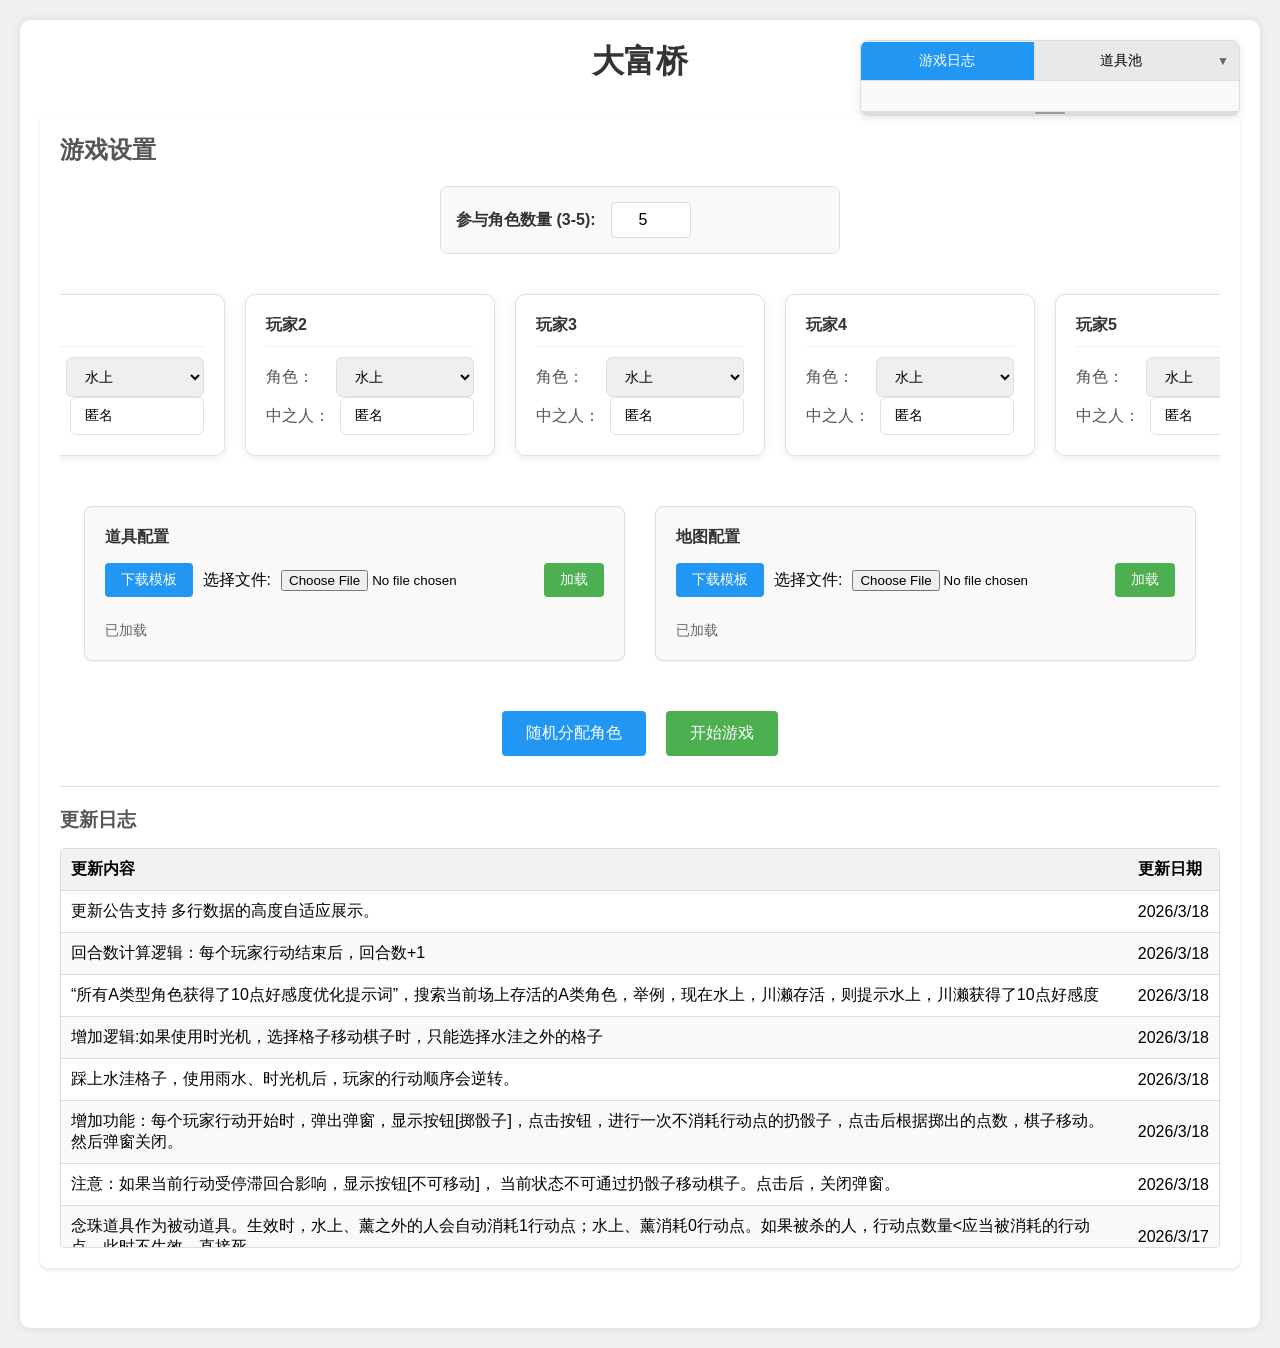
==== index.html @ a5d48083 "feat:增加字段中之人" ====
<!DOCTYPE html>
<html lang="zh-CN">
<head>
    <meta charset="UTF-8">
    <meta name="viewport" content="width=device-width, initial-scale=1.0">
    <title>大富桥</title>
    <link rel="stylesheet" href="styles.css">
</head>
<body>
    <div class="game-container">
        <h1>大富桥</h1>
        
        <!-- 日志栏 -->
        <div class="game-log">
            <div class="game-log-header">
                <div class="log-tabs">
                    <div class="log-tab active" data-tab="log">游戏日志</div>
                    <div class="log-tab" data-tab="item-pool">道具池</div>
                </div>
                <div class="log-toggle">▼</div>
            </div>
            <div class="log-content-container">
                <div id="log-content" class="log-content active">
                    <!-- 游戏日志内容将在这里显示 -->
                </div>
                <div id="item-pool-content" class="log-content">
                    <!-- 道具池内容将在这里显示 -->
                </div>
            </div>
            <div class="log-resizer"></div>
        </div>
        
        <!-- 游戏设置 -->
        <div class="game-setup">
            <h2>游戏设置</h2>
            <div class="player-count-setup">
                <label>参与角色数量 (3-5):</label>
                <input type="number" id="player-count" min="3" max="5" value="5">
            </div>
            <div class="player-setup">
                <div class="player-input">
                    <h4>玩家1</h4>
                    <div class="input-group">
                        <label>角色：</label>
                        <select id="player1-role">
                            <option value="水上">水上</option>
                            <option value="川濑">川濑</option>
                            <option value="花泽">花泽</option>
                            <option value="博士">博士</option>
                            <option value="薰">薰</option>
                        </select>
                    </div>
                    <div class="input-group">
                        <label>中之人：</label>
                        <input type="text" id="player1-name" value="匿名">
                    </div>
                </div>
                <div class="player-input">
                    <h4>玩家2</h4>
                    <div class="input-group">
                        <label>角色：</label>
                        <select id="player2-role">
                            <option value="水上">水上</option>
                            <option value="川濑">川濑</option>
                            <option value="花泽">花泽</option>
                            <option value="博士">博士</option>
                            <option value="薰">薰</option>
                        </select>
                    </div>
                    <div class="input-group">
                        <label>中之人：</label>
                        <input type="text" id="player2-name" value="匿名">
                    </div>
                </div>
                <div class="player-input">
                    <h4>玩家3</h4>
                    <div class="input-group">
                        <label>角色：</label>
                        <select id="player3-role">
                            <option value="水上">水上</option>
                            <option value="川濑">川濑</option>
                            <option value="花泽">花泽</option>
                            <option value="博士">博士</option>
                            <option value="薰">薰</option>
                        </select>
                    </div>
                    <div class="input-group">
                        <label>中之人：</label>
                        <input type="text" id="player3-name" value="匿名">
                    </div>
                </div>
                <div class="player-input" style="display: none;">
                    <h4>玩家4</h4>
                    <div class="input-group">
                        <label>角色：</label>
                        <select id="player4-role">
                            <option value="水上">水上</option>
                            <option value="川濑">川濑</option>
                            <option value="花泽">花泽</option>
                            <option value="博士">博士</option>
                            <option value="薰">薰</option>
                        </select>
                    </div>
                    <div class="input-group">
                        <label>中之人：</label>
                        <input type="text" id="player4-name" value="匿名">
                    </div>
                </div>
                <div class="player-input" style="display: none;">
                    <h4>玩家5</h4>
                    <div class="input-group">
                        <label>角色：</label>
                        <select id="player5-role">
                            <option value="水上">水上</option>
                            <option value="川濑">川濑</option>
                            <option value="花泽">花泽</option>
                            <option value="博士">博士</option>
                            <option value="薰">薰</option>
                        </select>
                    </div>
                    <div class="input-group">
                        <label>中之人：</label>
                        <input type="text" id="player5-name" value="匿名">
                    </div>
                </div>
            </div>
            <div class="setup-buttons">
                <div class="upload-section">
                    <div class="file-upload">
                        <h4>道具配置</h4>
                        <div class="file-actions">
                            <button id="download-item-template">下载模板</button>
                            <label for="item-csv">选择文件:</label>
                            <input type="file" id="item-csv" accept=".csv">
                            <button id="load-items">加载</button>
                        </div>
                        <div id="item-load-status">准备中</div>
                    </div>
                    <div class="file-upload">
                        <h4>地图配置</h4>
                        <div class="file-actions">
                            <button id="download-map-template">下载模板</button>
                            <label for="map-csv">选择文件:</label>
                            <input type="file" id="map-csv" accept=".csv">
                            <button id="load-map">加载</button>
                        </div>
                        <div id="map-load-status">准备中</div>
                    </div>
                </div>
                <div class="button-section">
                    <button id="random-roles">随机分配角色</button>
                    <button id="start-game">开始游戏</button>
                </div>
            </div>
            
            <!-- 更新日志 -->
            <div class="game-log-section">
                <h3>更新日志</h3>
                <div class="log-table-container">
                    <table id="edit-log-table">
                        <thead>
                            <tr>
                                <th>更新内容</th>
                                <th>更新日期</th>
                            </tr>
                        </thead>
                        <tbody id="edit-log-body">
                            <!-- 日志内容将在这里显示 -->
                        </tbody>
                    </table>
                </div>
            </div>
        </div>
        
        <!-- 游戏界面 -->
        <div class="game-board" style="display: none;">
            <!-- 地图和玩家信息 -->
            <div class="map-and-players">
                <!-- 地图 -->
                <div class="map" id="game-map">
                    <div class="token" id="token"></div>
                    <div class="direction-indicator" id="direction-indicator">顺时针</div>
                </div>
                
                <!-- 玩家信息 -->
                <div class="player-info">
                    <div class="player player1">
                        <div class="player-badge">1</div>
                        <h3>玩家1 <span class="player-name-display" id="player1-name-display">(匿名)</span></h3>
                        <p>角色: <span id="player1-role-display">水上</span></p>
                        <p>行动点: <span id="player1-action">3</span></p>
                        <p>手牌: <span id="player1-cards">0</span></p>
                        <p>好感度: <span id="player1-favor">0</span></p>
                        <p>状态: <span id="player1-status">存活</span></p>
                        <div class="items-container">
                            <p>道具:</p>
                            <div id="player1-items" class="items-list"></div>
                        </div>
                    </div>
                    <div class="player player2">
                        <div class="player-badge">2</div>
                        <h3>玩家2 <span class="player-name-display" id="player2-name-display">(匿名)</span></h3>
                        <p>角色: <span id="player2-role-display">水上</span></p>
                        <p>行动点: <span id="player2-action">3</span></p>
                        <p>手牌: <span id="player2-cards">0</span></p>
                        <p>好感度: <span id="player2-favor">0</span></p>
                        <p>状态: <span id="player2-status">存活</span></p>
                        <div class="items-container">
                            <p>道具:</p>
                            <div id="player2-items" class="items-list"></div>
                        </div>
                    </div>
                    <div class="player player3">
                        <div class="player-badge">3</div>
                        <h3>玩家3 <span class="player-name-display" id="player3-name-display">(匿名)</span></h3>
                        <p>角色: <span id="player3-role-display">水上</span></p>
                        <p>行动点: <span id="player3-action">3</span></p>
                        <p>手牌: <span id="player3-cards">0</span></p>
                        <p>好感度: <span id="player3-favor">0</span></p>
                        <p>状态: <span id="player3-status">存活</span></p>
                        <div class="items-container">
                            <p>道具:</p>
                            <div id="player3-items" class="items-list"></div>
                        </div>
                    </div>
                    <div class="player player4" style="display: none;">
                        <div class="player-badge">4</div>
                        <h3>玩家4 <span class="player-name-display" id="player4-name-display">(匿名)</span></h3>
                        <p>角色: <span id="player4-role-display">水上</span></p>
                        <p>行动点: <span id="player4-action">3</span></p>
                        <p>手牌: <span id="player4-cards">0</span></p>
                        <p>好感度: <span id="player4-favor">0</span></p>
                        <p>状态: <span id="player4-status">存活</span></p>
                        <div class="items-container">
                            <p>道具:</p>
                            <div id="player4-items" class="items-list"></div>
                        </div>
                    </div>
                    <div class="player player5" style="display: none;">
                        <div class="player-badge">5</div>
                        <h3>玩家5 <span class="player-name-display" id="player5-name-display">(匿名)</span></h3>
                        <p>角色: <span id="player5-role-display">水上</span></p>
                        <p>行动点: <span id="player5-action">3</span></p>
                        <p>手牌: <span id="player5-cards">0</span></p>
                        <p>好感度: <span id="player5-favor">0</span></p>
                        <p>状态: <span id="player5-status">存活</span></p>
                        <div class="items-container">
                            <p>道具:</p>
                            <div id="player5-items" class="items-list"></div>
                        </div>
                    </div>
                </div>
            </div>
            
            <!-- 游戏控制 -->
            <div class="game-control">
                                <div class="game-message" id="game-message"></div>
                <div class="game-stats">
                    <div class="current-player">当前玩家: <span id="current-player">1</span></div>
                    <div class="round-count">回合数: <span id="round-count">1</span></div>
                    <div class="week-count">周目数: <span id="week-count">1</span></div>
                    <div class="puddle-count">水洼数: <span id="puddle-count">0</span></div>
                </div>
                <button id="roll-dice" class="game-btn btn-roll">掷骰子 (消耗1行动点)</button>
                <button id="draw-card" class="game-btn btn-draw">抽牌 (消耗1行动点)</button>
                <button id="kill-player" class="game-btn btn-kill">杀人 (消耗4行动点)</button>
                <button id="end-turn" class="game-btn btn-end">结束行动</button>
                <button id="undo-action" class="game-btn btn-undo">撤回操作</button>
                <!-- <button id="save-game" class="game-btn btn-save">存档</button>
                <button id="load-game" class="game-btn btn-load">读档</button> -->
                <button id="export-save" class="game-btn btn-export">导出存档</button>
                <button id="import-save" class="game-btn btn-import">导入存档</button>
                <!-- <button id="reset-game" class="game-btn btn-reset">重置</button> -->
                <div class="dice-result" id="dice-result">骰子结果: -</div>

            </div>
        </div>
    </div>
    
    <!-- 引入模板文件 -->
    <iframe src="templates.html" style="display: none;" id="templates-iframe"></iframe>
    
    <script src="game.js"></script>
</body>
</html>
---- styles.css ----
* {
    margin: 0;
    padding: 0;
    box-sizing: border-box;
}

body {
    font-family: Arial, sans-serif;
    background-color: #f0f0f0;
    padding: 20px;
}

.game-container {
    max-width: 1600px;
    margin: 0 auto;
    background-color: white;
    padding: 20px;
    border-radius: 10px;
    box-shadow: 0 0 10px rgba(0, 0, 0, 0.1);
    position: relative;
}

/* 日志栏 */
.game-log {
    position: absolute;
    top: 20px;
    right: 20px;
    width: 380px;
    min-height: 40px;
    max-height: 600px;
    background-color: #f9f9f9;
    border: 1px solid #ddd;
    border-radius: 8px;
    overflow: hidden;
    transition: max-height 0.3s ease, box-shadow 0.3s ease;
    box-shadow: 0 2px 8px rgba(0, 0, 0, 0.1);
    display: flex;
    flex-direction: column;
}

.game-log:hover {
    box-shadow: 0 4px 12px rgba(0, 0, 0, 0.15);
}

.game-log.collapsed {
    max-height: 40px;
}

.game-log-header {
    padding: 0;
    background-color: #e9e9e9;
    border-bottom: 1px solid #ddd;
    cursor: move;
    user-select: none;
    display: flex;
    justify-content: space-between;
    align-items: center;
    height: 40px;
}

.log-toggle {
    padding: 10px;
    cursor: pointer;
    font-size: 12px;
    font-weight: bold;
    transition: transform 0.3s ease;
    color: #666;
}

.log-toggle:hover {
    color: #333;
}

.log-toggle.collapsed {
    transform: rotate(-90deg);
}

.log-tabs {
    display: flex;
    flex: 1;
}

.log-tab {
    flex: 1;
    padding: 10px;
    text-align: center;
    cursor: pointer;
    transition: all 0.3s ease;
    border-right: 1px solid #ddd;
    font-size: 14px;
    font-weight: 500;
}

.log-tab:last-child {
    border-right: none;
}

.log-tab:hover {
    background-color: #d9d9d9;
}

.log-tab.active {
    background-color: #2196F3;
    color: white;
}

.log-content-container {
    flex: 1;
    overflow-y: auto;
    box-sizing: border-box;
    z-index: 1;
}

.log-content {
    padding: 15px;
    font-size: 14px;
    line-height: 1.4;
    display: none;
    overflow-y: auto;
}

.log-content.active {
    display: block;
}

.log-content p {
    margin-bottom: 8px;
    padding: 8px;
    border-bottom: 1px solid #eee;
    border-radius: 4px;
    transition: background-color 0.2s ease;
}

.log-content p:hover {
    background-color: #f5f5f5;
}

.log-content p:nth-child(odd) {
    background-color: #f0f0f0;
}

.log-resizer {
    height: 4px;
    background-color: #ddd;
    cursor: ns-resize;
    position: relative;
    transition: background-color 0.3s ease;
    z-index: 10;
}

.log-resizer:hover {
    background-color: #2196F3;
}

.log-resizer::after {
    content: '';
    position: absolute;
    top: 50%;
    left: 50%;
    transform: translate(-50%, -50%);
    width: 30px;
    height: 2px;
    background-color: #999;
    border-radius: 1px;
}

.log-resizer:hover::after {
    background-color: white;
}

h1 {
    text-align: center;
    margin-bottom: 30px;
    color: #333;
}

h2 {
    margin-bottom: 20px;
    color: #555;
}

/* 游戏设置 */
.game-setup {
    margin-bottom: 40px;
    padding: 20px;
    background-color: white;
    border-radius: 8px;
    box-shadow: 0 2px 4px rgba(0, 0, 0, 0.1);
}

.player-count-setup {
    margin-bottom: 30px;
    padding: 15px;
    background-color: #f9f9f9;
    border: 1px solid #ddd;
    border-radius: 8px;
    display: flex;
    align-items: center;
    gap: 15px;
    max-width: 400px;
    margin-left: auto;
    margin-right: auto;
}

.player-count-setup label {
    font-weight: bold;
    color: #333;
}

.player-count-setup input[type="number"] {
    padding: 8px 12px;
    border: 1px solid #ddd;
    border-radius: 4px;
    font-size: 16px;
    width: 80px;
    text-align: center;
}

.player-count-setup input[type="number"]:focus {
    outline: none;
    border-color: #2196F3;
    box-shadow: 0 0 0 2px rgba(33, 150, 243, 0.2);
}

.player-setup {
    display: flex;
    gap: 20px;
    margin-bottom: 40px;
    justify-content: center;
    flex-wrap: nowrap;
    overflow-x: auto;
    padding: 10px 0;
}

.player-input {
    flex: 1;
    min-width: 250px;
    display: flex;
    flex-direction: column;
    align-items: flex-start;
    gap: 15px;
    padding: 20px;
    background-color: white;
    border: 1px solid #e0e0e0;
    border-radius: 10px;
    box-shadow: 0 2px 8px rgba(0, 0, 0, 0.08);
    transition: all 0.3s ease;
}

.player-input:hover {
    box-shadow: 0 4px 12px rgba(0, 0, 0, 0.12);
    transform: translateY(-3px);
}

.player-input h4 {
    margin: 0 0 10px 0;
    color: #333;
    font-size: 16px;
    font-weight: 600;
    width: 100%;
    padding-bottom: 10px;
    border-bottom: 1px solid #f0f0f0;
}



.input-group {
    display: flex;
    align-items: center;
    gap: 10px;
    width: 100%;
}

.input-group label {
    font-weight: 500;
    color: #555;
    min-width: 60px;
}

.input-group select,
.input-group input[type="text"] {
    flex: 1;
    width: 100%;
    padding: 10px 14px;
    border: 1px solid #e0e0e0;
    border-radius: 6px;
    font-size: 14px;
    transition: all 0.3s ease;
    box-sizing: border-box;
}

.input-group select:focus,
.input-group input[type="text"]:focus {
    outline: none;
    border-color: #2196F3;
    box-shadow: 0 0 0 2px rgba(33, 150, 243, 0.2);
}

.setup-buttons {
    display: flex;
    flex-direction: column;
    gap: 30px;
    margin-top: 40px;
}

.upload-section {
    display: flex;
    gap: 30px;
    justify-content: center;
    flex-wrap: wrap;
}

.file-upload {
    display: flex;
    flex-direction: column;
    gap: 15px;
    align-items: flex-start;
    padding: 20px;
    background-color: #f9f9f9;
    border: 1px solid #ddd;
    border-radius: 8px;
    min-width: 400px;
    box-shadow: 0 1px 3px rgba(0, 0, 0, 0.05);
}

.file-upload h4 {
    margin: 0;
    color: #333;
    font-size: 16px;
    display: flex;
    align-items: center;
    gap: 8px;
}

.file-upload .file-actions {
    display: flex;
    gap: 10px;
    flex-wrap: wrap;
    align-items: center;
    width: 100%;
}

.file-upload input[type="file"] {
    flex: 1;
    min-width: 200px;
}

.file-upload button {
    padding: 8px 16px;
    border: none;
    border-radius: 4px;
    cursor: pointer;
    font-size: 14px;
    transition: all 0.3s ease;
}

.file-upload button:hover {
    opacity: 0.8;
}

.file-upload #download-item-template,
.file-upload #download-map-template {
    background-color: #2196F3;
    color: white;
}

.file-upload #load-items,
.file-upload #load-map {
    background-color: #4CAF50;
    color: white;
}

.file-upload #item-load-status,
.file-upload #map-load-status {
    margin-top: 10px;
    font-size: 14px;
    color: #666;
    transition: all 0.3s ease;
}

.file-upload #item-load-status.loading,
.file-upload #map-load-status.loading {
    color: #FF9800;
}

.file-upload #item-load-status.success,
.file-upload #map-load-status.success {
    color: #4CAF50;
}

.file-upload #item-load-status.error,
.file-upload #map-load-status.error {
    color: #f44336;
}

.button-section {
    display: flex;
    gap: 20px;
    justify-content: center;
    margin-top: 20px;
}

#start-game {
    padding: 12px 24px;
    background-color: #4CAF50;
    color: white;
    border: none;
    border-radius: 4px;
    cursor: pointer;
    font-size: 16px;
    font-weight: 500;
    transition: all 0.3s ease;
}

#start-game:hover {
    background-color: #45a049;
    transform: translateY(-2px);
    box-shadow: 0 2px 4px rgba(76, 175, 80, 0.3);
}

#random-roles {
    padding: 12px 24px;
    background-color: #2196F3;
    color: white;
    border: none;
    border-radius: 4px;
    cursor: pointer;
    font-size: 16px;
    font-weight: 500;
    transition: all 0.3s ease;
}

#random-roles:hover {
    background-color: #1976D2;
    transform: translateY(-2px);
    box-shadow: 0 2px 4px rgba(33, 150, 243, 0.3);
}

/* 游戏界面 */
.game-board {
    margin-top: 30px;
}

/* 玩家信息 */
.player {
    padding: 10px;
    background-color: #f9f9f9;
    border-radius: 8px;
    border: 1px solid #ddd;
    transition: background-color 0.3s ease;
    position: relative;
    display: flex;
    flex-direction: column;
    font-size: 12px;
}

.player h3 {
    margin-bottom: 5px;
    font-size: 14px;
}

.player p {
    margin-bottom: 3px;
    line-height: 1.2;
}

.items-container {
    margin-top: 5px;
    border-top: 1px solid #eee;
    padding-top: 5px;
}

.items-container p {
    margin-bottom: 3px;
    font-weight: bold;
}

.items-list {
    display: flex;
    flex-wrap: wrap;
    gap: 3px;
    margin-top: 3px;
}

.item {
    padding: 2px 5px;
    background-color: #f0f0f0;
    border: 1px solid #ddd;
    border-radius: 4px;
    font-size: 10px;
    cursor: pointer;
    transition: background-color 0.3s ease;
}

.player-badge {
    position: absolute;
    top: 0;
    right: 0;
    background-color: #2196F3;
    color: white;
    width: 24px;
    height: 24px;
    border-radius: 0 8px 0 8px;
    display: flex;
    align-items: center;
    justify-content: center;
    font-weight: bold;
    font-size: 14px;
}

.player.current-player {
    background-color: #e3f2fd;
    border-color: #2196F3;
}

.player h3 {
    margin-bottom: 10px;
    color: #333;
    display: flex;
    align-items: center;
    gap: 8px;
}

.player-name-display {
    font-size: 12px;
    font-weight: normal;
    color: #666;
    font-style: italic;
}

.player p {
    margin-bottom: 5px;
    font-size: 14px;
}

.items-container {
    margin-top: 10px;
    border-top: 1px solid #eee;
    padding-top: 10px;
}

.items-list {
    display: flex;
    flex-wrap: wrap;
    gap: 5px;
    margin-top: 5px;
}

.item {
    padding: 5px 10px;
    background-color: #f0f0f0;
    border: 1px solid #ddd;
    border-radius: 4px;
    font-size: 12px;
    cursor: pointer;
    transition: background-color 0.3s ease;
}

.item:hover {
    background-color: #e3f2fd;
    border-color: #2196F3;
}

.item.used {
    background-color: #e0e0e0;
    cursor: not-allowed;
    opacity: 0.6;
}

/* 道具池样式 */
.item-pool-item {
    padding: 8px;
    background-color: #f0f0f0;
    border: 1px solid #ddd;
    border-radius: 4px;
    margin-bottom: 8px;
    font-size: 14px;
}

.item-pool-item .item-name {
    font-weight: bold;
    margin-bottom: 4px;
}

.item-pool-item .item-info {
    font-size: 12px;
    color: #666;
    margin-top: 4px;
}

/* 道具池头部 */
.item-pool-header {
    margin-bottom: 15px;
    padding-bottom: 10px;
    border-bottom: 1px solid #ddd;
}

/* 道具池统计信息 */
.item-pool-stats {
    display: flex;
    justify-content: space-between;
    margin-bottom: 10px;
    font-size: 12px;
    color: #666;
    font-weight: bold;
}

/* 道具池搜索框 */
.item-pool-search {
    margin-bottom: 10px;
}

.item-pool-search input {
    width: 100%;
    padding: 8px;
    border: 1px solid #ddd;
    border-radius: 4px;
    font-size: 12px;
    box-sizing: border-box;
}

/* 道具池列表 */
.item-pool-list {
    max-height: 250px;
    overflow-y: auto;
}

/* 地图 */
.map-and-players {
    display: flex;
    gap: 30px;
    margin-bottom: 30px;
    align-items: stretch;
}

.map {
    flex: 1;
    position: relative;
    display: grid;
    grid-template-columns: 1fr repeat(11, 1fr) 1fr;
    grid-template-rows: 1fr repeat(11, 1fr) 1fr;
    gap: 5px;
    height: 700px;
}

.player-info {
    width: 480px;
    display: grid;
    grid-template-columns: 1fr 1fr;
    grid-template-rows: repeat(3, 1fr);
    gap: 10px;
}

.player.player1 {
    grid-row: 1;
    grid-column: 2;
}

.player.player2 {
    grid-row: 2;
    grid-column: 2;
}

.player.player3 {
    grid-row: 3;
    grid-column: 2;
}

.player.player4 {
    grid-row: 3;
    grid-column: 1;
}

.player.player5 {
    grid-row: 2;
    grid-column: 1;
}

/* 顶部一行：从左到右 */
.grid-0 { grid-row: 1; grid-column: 2; }
.grid-1 { grid-row: 1; grid-column: 3; }
.grid-2 { grid-row: 1; grid-column: 4; }
.grid-3 { grid-row: 1; grid-column: 5; }
.grid-4 { grid-row: 1; grid-column: 6; }
.grid-5 { grid-row: 1; grid-column: 7; }
.grid-6 { grid-row: 1; grid-column: 8; }
.grid-7 { grid-row: 1; grid-column: 9; }
.grid-8 { grid-row: 1; grid-column: 10; }
.grid-9 { grid-row: 1; grid-column: 11; }
.grid-10 { grid-row: 1; grid-column: 12; }
.grid-11 { grid-row: 1; grid-column: 13; }
.grid-12 { grid-row: 1; grid-column: 14; }

/* 右侧一列：从上到下 */
.grid-13 { grid-row: 2; grid-column: 14; }
.grid-14 { grid-row: 3; grid-column: 14; }
.grid-15 { grid-row: 4; grid-column: 14; }
.grid-16 { grid-row: 5; grid-column: 14; }
.grid-17 { grid-row: 6; grid-column: 14; }
.grid-18 { grid-row: 7; grid-column: 14; }
.grid-19 { grid-row: 8; grid-column: 14; }
.grid-20 { grid-row: 9; grid-column: 14; }
.grid-21 { grid-row: 10; grid-column: 14; }
.grid-22 { grid-row: 11; grid-column: 14; }
.grid-23 { grid-row: 12; grid-column: 14; }
.grid-24 { grid-row: 13; grid-column: 14; }
.grid-25 { grid-row: 14; grid-column: 14; }

/* 底部一行：从右到左 */
.grid-26 { grid-row: 14; grid-column: 13; }
.grid-27 { grid-row: 14; grid-column: 12; }
.grid-28 { grid-row: 14; grid-column: 11; }
.grid-29 { grid-row: 14; grid-column: 10; }
.grid-30 { grid-row: 14; grid-column: 9; }
.grid-31 { grid-row: 14; grid-column: 8; }
.grid-32 { grid-row: 14; grid-column: 7; }
.grid-33 { grid-row: 14; grid-column: 6; }
.grid-34 { grid-row: 14; grid-column: 5; }
.grid-35 { grid-row: 14; grid-column: 4; }
.grid-36 { grid-row: 14; grid-column: 3; }
.grid-37 { grid-row: 14; grid-column: 2; }
.grid-38 { grid-row: 14; grid-column: 1; }

/* 左侧一列：从下到上 */
.grid-39 { grid-row: 13; grid-column: 1; }
.grid-40 { grid-row: 12; grid-column: 1; }
.grid-41 { grid-row: 11; grid-column: 1; }
.grid-42 { grid-row: 10; grid-column: 1; }
.grid-43 { grid-row: 9; grid-column: 1; }
.grid-44 { grid-row: 8; grid-column: 1; }
.grid-45 { grid-row: 7; grid-column: 1; }
.grid-46 { grid-row: 6; grid-column: 1; }
.grid-47 { grid-row: 5; grid-column: 1; }
.grid-48 { grid-row: 4; grid-column: 1; }
.grid-49 { grid-row: 3; grid-column: 1; }
.grid-50 { grid-row: 2; grid-column: 1; }
.grid-51 { grid-row: 1; grid-column: 1; }

.grid {
    display: flex;
    align-items: center;
    justify-content: center;
    background-color: #e0e0e0;
    border: 1px solid #ccc;
    border-radius: 4px;
    font-weight: bold;
    text-align: center;
    padding: 5px;
    font-size: 12px;
}

/* 起点格子 */
.grid-start {
    background-color: #4CAF50;
    color: white;
}

/* 好感格子 */
.grid-favor {
    background-color: #2196F3;
    color: white;
}

/* 道具格子 */
.grid-cards {
    background-color: #FF9800;
    color: white;
}

/* 停滞格子（优先级高于道具格子） */
.grid-stagnant {
    background-color: #f44336 !important;
    color: white !important;
}

/* 水坑格子 */
.grid-water {
    background-color: #2196F3;
    color: white;
    border: 2px solid #03a9f4;
}

/* 梅钵堂格子 */
.grid-meibutsu {
    background-color: #f44336;
    color: white;
    border: 2px solid #d32f2f;
}

/* 市营电车站格子 */
.grid-station {
    background-color: #4CAF50;
    color: white;
    border: 2px solid #388E3C;
}

/* 普通格子 */
.grid-normal {
    background-color: white;
    color: #333;
}

/* 所有地图格子的hover效果 */
.grid {
    cursor: pointer;
    transition: all 0.3s ease;
    position: relative;
}

.grid:hover {
    transform: scale(1.05);
    z-index: 10;
    box-shadow: 0 0 10px rgba(0, 0, 0, 0.3);
}

/* 地图格子的工具提示 */
.grid::after {
    content: attr(data-description);
    position: absolute;
    bottom: 100%;
    left: 50%;
    transform: translateX(-50%);
    background-color: rgba(0, 0, 0, 0.8);
    color: white;
    padding: 8px 12px;
    border-radius: 4px;
    font-size: 12px;
    white-space: normal;
    opacity: 0;
    visibility: hidden;
    transition: all 0.3s ease;
    z-index: 100;
    max-width: 250px;
    min-width: 100px;
    text-align: center;
    line-height: 1.4;
}

.grid:hover::after {
    opacity: 1;
    visibility: visible;
    margin-bottom: 5px;
}

/* 机械汤格子 */
.grid-mechanical-bath {
    background-color: #9E9E9E;
    color: white;
    border: 2px solid #616161;
}

/* 市营电车站格子可点击状态 */
.grid-station.clickable {
    cursor: pointer;
    background-color: #81C784;
    transition: background-color 0.3s ease;
}

.grid-station.clickable:hover {
    background-color: #A5D6A7;
}

/* 机械汤格子可点击状态 */
.grid-mechanical-bath.clickable {
    cursor: pointer;
    background-color: #BDBDBD;
    transition: background-color 0.3s ease;
}

.grid-mechanical-bath.clickable:hover {
    background-color: #E0E0E0;
}

/* 大泉家、池田宅、帝国大学、花泽家、冰川宅格子样式 */
.grid-residence {
    background-color: #FFB74D;
    color: white;
    border: 2px solid #FF9800;
}

/* 水道桥道具列表样式 */
.waterway-item {
    padding: 10px;
    border: 1px solid #ddd;
    border-radius: 4px;
    margin-bottom: 10px;
    cursor: pointer;
    transition: background-color 0.3s ease;
    background-color: #f9f9f9;
}

.waterway-item:hover {
    background-color: #e3f2fd;
    border-color: #2196F3;
}

.waterway-item .item-name {
    font-weight: bold;
    margin-bottom: 5px;
    color: #333;
}

.waterway-item .item-description {
    font-size: 12px;
    color: #666;
    line-height: 1.3;
}

/* 咖啡厅选项样式 */
.coffee-shop-options {
    margin: 20px 0;
}

.coffee-shop-option {
    padding: 15px;
    border: 1px solid #ddd;
    border-radius: 4px;
    margin-bottom: 10px;
    cursor: pointer;
    transition: background-color 0.3s ease;
    background-color: #f9f9f9;
    text-align: center;
}

.coffee-shop-option:hover {
    background-color: #e3f2fd;
    border-color: #2196F3;
}

.token {
    position: absolute;
    width: 30px;
    height: 30px;
    background-color: #ffeb3b;
    border-radius: 50%;
    border: 2px solid #ffc107;
    top: 15px;
    left: 15px;
    transition: all 0.5s ease;
    z-index: 1000;
}

.direction-indicator {
    position: absolute;
    top: 50%;
    left: 50%;
    transform: translate(-50%, -50%);
    background-color: rgba(255, 255, 255, 0.8);
    padding: 10px 20px;
    border-radius: 20px;
    font-size: 18px;
    font-weight: bold;
    z-index: 100;
    box-shadow: 0 2px 4px rgba(0, 0, 0, 0.2);
}

/* 游戏控制 */
.game-control {
    text-align: center;
    margin-top: 30px;
}

.current-player {
    font-size: 18px;
    font-weight: bold;
    margin-bottom: 15px;
}

.week-count {
    font-size: 18px;
    font-weight: bold;
    margin-bottom: 15px;
}

/* 游戏按钮样式 */
.game-btn {
    width: 120px;
    height: 40px;
    border: none;
    border-radius: 4px;
    cursor: pointer;
    font-size: 14px;
    margin: 5px;
}

/* 按钮颜色 */
.btn-roll {
    background-color: rgb(0, 225, 255);
    color: white;
}

.btn-draw {
    background-color: yellow;
    color: black;
}

.btn-kill {
    background-color: rgb(255, 0, 234);
    color: white;
}

.btn-end {
    background-color: gray;
    color: white;
}

.btn-undo {
    background-color: white;
    color: black;
    border: 1px solid #ddd;
}

.btn-reset {
    background-color: #f0f0f0;
    color: black;
    border: 1px solid #ddd;
}

/* 按钮悬停效果 */
.game-btn:hover {
    opacity: 0.8;
}

/* 禁用状态 */
.game-btn:disabled {
    background-color: #ccc;
    cursor: not-allowed;
}

.dice-result {
    font-size: 16px;
    margin-bottom: 15px;
}

.game-message {
    font-size: 18px;
    font-weight: bold;
    color: #333;
    margin-top: 15px;
}

/* 游戏状态统计 */
.game-stats {
    display: flex;
    gap: 40px;
    margin-bottom: 20px;
    justify-content: center;
    flex-wrap: wrap;
}

.game-stats > div {
    font-size: 16px;
    font-weight: bold;
}

/* 游戏日志样式 */
.game-log-section {
    margin-top: 30px;
    padding-top: 20px;
    border-top: 1px solid #ddd;
}

.game-log-section h3 {
    margin-bottom: 15px;
    color: #555;
}

.log-table-container {
    max-height: 400px;
    overflow-y: auto;
    border: 1px solid #ddd;
    border-radius: 4px;
    width: 100%;
    max-width: 1200px;
    margin: 0 auto;
}

#edit-log-table {
    width: 100%;
    border-collapse: collapse;
}

#edit-log-table th,
#edit-log-table td {
    padding: 10px;
    text-align: left;
    border-bottom: 1px solid #ddd;
}

#edit-log-table th {
    background-color: #f2f2f2;
    font-weight: bold;
    position: sticky;
    top: 0;
    z-index: 1;
}

#edit-log-table tr:nth-child(even) {
    background-color: #f9f9f9;
}

#edit-log-table tr:hover {
    background-color: #f5f5f5;
}

/* 响应式设计 */
@media (max-width: 768px) {
    .player-info {
        flex-direction: column;
    }
    
    .map {
        grid-template-columns: repeat(2, 1fr);
        grid-template-rows: repeat(5, 1fr);
        height: 500px;
    }
    
    .player-setup {
        flex-direction: column;
    }
    
    .log-table-container {
        max-height: 200px;
    }
}

/* 杀人对话框样式 */
.kill-dialog {
    position: fixed;
    top: 0;
    left: 0;
    width: 100%;
    height: 100%;
    background-color: rgba(0, 0, 0, 0.5);
    display: flex;
    justify-content: center;
    align-items: center;
    z-index: 10000;
}

.kill-dialog-content {
    background-color: white;
    padding: 20px;
    border-radius: 5px;
    width: 80%;
    max-width: 600px;
    max-height: 80%;
    overflow-y: auto;
}

.kill-item {
    padding: 10px;
    border: 1px solid #ccc;
    margin: 5px 0;
    cursor: pointer;
}

.kill-item:hover {
    background-color: #f0f0f0;
}

.cancel-kill {
    margin-top: 20px;
    padding: 10px;
    background-color: #ccc;
    border: none;
    border-radius: 5px;
    cursor: pointer;
}

/* 金鱼花洒地图选择对话框样式 */
.map-selection-dialog {
    position: fixed;
    top: 0;
    left: 0;
    width: 100%;
    height: 100%;
    background-color: rgba(0, 0, 0, 0.5);
    display: flex;
    justify-content: center;
    align-items: center;
    z-index: 10000;
}
.map-selection-content {
    background-color: white;
    padding: 20px;
    border-radius: 5px;
    width: 90%;
    max-width: 1000px;
    max-height: 80vh;
    overflow-y: auto;
    display: flex;
    flex-direction: column;
}
.map-selection-header {
    margin-bottom: 20px;
    flex-shrink: 0;
}
.map-selection-footer {
    margin-top: 20px;
    display: flex;
    justify-content: center;
    flex-shrink: 0;
    padding-top: 20px;
    border-top: 1px solid #eee;
}
.map-grid-container {
    flex-grow: 1;
    min-height: 0;
    margin: 20px 0;
}
.map-grid {
    position: relative;
    display: grid;
    grid-template-columns: 1fr repeat(11, 1fr) 1fr;
    grid-template-rows: 1fr repeat(11, 1fr) 1fr;
    gap: 5px;
    height: 100%;
    min-height: 400px;
}
/* 顶部一行：从左到右 */
.grid-0 { grid-row: 1; grid-column: 2; }
.grid-1 { grid-row: 1; grid-column: 3; }
.grid-2 { grid-row: 1; grid-column: 4; }
.grid-3 { grid-row: 1; grid-column: 5; }
.grid-4 { grid-row: 1; grid-column: 6; }
.grid-5 { grid-row: 1; grid-column: 7; }
.grid-6 { grid-row: 1; grid-column: 8; }
.grid-7 { grid-row: 1; grid-column: 9; }
.grid-8 { grid-row: 1; grid-column: 10; }
.grid-9 { grid-row: 1; grid-column: 11; }
.grid-10 { grid-row: 1; grid-column: 12; }
.grid-11 { grid-row: 1; grid-column: 13; }
.grid-12 { grid-row: 1; grid-column: 14; }

/* 右侧一列：从上到下 */
.grid-13 { grid-row: 2; grid-column: 14; }
.grid-14 { grid-row: 3; grid-column: 14; }
.grid-15 { grid-row: 4; grid-column: 14; }
.grid-16 { grid-row: 5; grid-column: 14; }
.grid-17 { grid-row: 6; grid-column: 14; }
.grid-18 { grid-row: 7; grid-column: 14; }
.grid-19 { grid-row: 8; grid-column: 14; }
.grid-20 { grid-row: 9; grid-column: 14; }
.grid-21 { grid-row: 10; grid-column: 14; }
.grid-22 { grid-row: 11; grid-column: 14; }
.grid-23 { grid-row: 12; grid-column: 14; }
.grid-24 { grid-row: 13; grid-column: 14; }
.grid-25 { grid-row: 14; grid-column: 14; }

/* 底部一行：从右到左 */
.grid-26 { grid-row: 14; grid-column: 13; }
.grid-27 { grid-row: 14; grid-column: 12; }
.grid-28 { grid-row: 14; grid-column: 11; }
.grid-29 { grid-row: 14; grid-column: 10; }
.grid-30 { grid-row: 14; grid-column: 9; }
.grid-31 { grid-row: 14; grid-column: 8; }
.grid-32 { grid-row: 14; grid-column: 7; }
.grid-33 { grid-row: 14; grid-column: 6; }
.grid-34 { grid-row: 14; grid-column: 5; }
.grid-35 { grid-row: 14; grid-column: 4; }
.grid-36 { grid-row: 14; grid-column: 3; }
.grid-37 { grid-row: 14; grid-column: 2; }
.grid-38 { grid-row: 14; grid-column: 1; }

/* 左侧一列：从下到上 */
.grid-39 { grid-row: 13; grid-column: 1; }
.grid-40 { grid-row: 12; grid-column: 1; }
.grid-41 { grid-row: 11; grid-column: 1; }
.grid-42 { grid-row: 10; grid-column: 1; }
.grid-43 { grid-row: 9; grid-column: 1; }
.grid-44 { grid-row: 8; grid-column: 1; }
.grid-45 { grid-row: 7; grid-column: 1; }
.grid-46 { grid-row: 6; grid-column: 1; }
.grid-47 { grid-row: 5; grid-column: 1; }
.grid-48 { grid-row: 4; grid-column: 1; }
.grid-49 { grid-row: 3; grid-column: 1; }
.grid-50 { grid-row: 2; grid-column: 1; }
.grid-51 { grid-row: 1; grid-column: 1; }

.map-grid-item {
    display: flex;
    flex-direction: column;
    align-items: center;
    justify-content: center;
    border: 1px solid #ccc;
    border-radius: 4px;
    padding: 5px;
    text-align: center;
    cursor: pointer;
    transition: all 0.3s ease;
    background-color: #e0e0e0;
    font-size: 12px;
}
.map-grid-item.selectable {
    background-color: #e6f7ff;
    cursor: pointer;
}
.map-grid-item.selectable:hover {
    background-color: #91d5ff;
    transform: scale(1.05);
}
.map-grid-item.unselectable {
    background-color: #f5f5f5;
    opacity: 0.5;
    cursor: not-allowed;
}
.map-grid-item.current {
    border: 2px solid #1890ff;
    background-color: #bae7ff;
}
.grid-id {
    font-weight: bold;
    font-size: 14px;
}
.grid-name {
    font-size: 10px;
    margin-top: 3px;
    word-break: break-all;
}
.cancel-map-selection {
    margin-top: 20px;
    padding: 10px 20px;
    background-color: #ccc;
    border: none;
    border-radius: 5px;
    cursor: pointer;
}
.cancel-map-selection:hover {
    background-color: #999;
}

/* 胜利弹窗样式 */
.win-dialog {
    position: fixed;
    top: 0;
    left: 0;
    width: 100%;
    height: 100%;
    background-color: rgba(0, 0, 0, 0.5);
    display: flex;
    justify-content: center;
    align-items: center;
    z-index: 10000;
}
.win-dialog-content {
    background-color: white;
    padding: 40px;
    border-radius: 10px;
    text-align: center;
    box-shadow: 0 0 20px rgba(0, 0, 0, 0.3);
}
.win-dialog-content h2 {
    color: #4CAF50;
    margin-bottom: 20px;
    font-size: 24px;
}
.win-dialog-content p {
    font-size: 18px;
    margin-bottom: 30px;
}
.close-win-dialog {
    padding: 10px 20px;
    background-color: #4CAF50;
    color: white;
    border: none;
    border-radius: 5px;
    cursor: pointer;
    font-size: 16px;
}
.close-win-dialog:hover {
    background-color: #45a049;
}

/* 《脑髓地狱》道具弹窗样式 */
.brain-hell-dialog {
    position: fixed;
    top: 0;
    left: 0;
    width: 100%;
    height: 100%;
    background-color: rgba(0, 0, 0, 0.5);
    display: flex;
    justify-content: center;
    align-items: center;
    z-index: 10000;
}
.brain-hell-content {
    background-color: white;
    padding: 30px;
    border-radius: 10px;
    width: 90%;
    max-width: 600px;
    max-height: 80vh;
    overflow-y: auto;
}
.brain-hell-content h3 {
    color: #333;
    margin-bottom: 20px;
    text-align: center;
}
.player-list {
    margin-bottom: 20px;
}
.player-option {
    padding: 15px;
    border: 1px solid #ddd;
    border-radius: 5px;
    margin-bottom: 10px;
    cursor: pointer;
    transition: background-color 0.3s ease;
}
.player-option:hover {
    background-color: #f0f0f0;
}
.player-option .player-info {
    display: flex;
    justify-content: space-between;
    align-items: center;
}
.player-name {
    font-weight: bold;
    font-size: 16px;
}
.player-favor {
    color: #666;
    font-size: 14px;
}
.dialog-footer {
    display: flex;
    justify-content: center;
    margin-top: 20px;
}
.cancel-button {
    padding: 10px 20px;
    background-color: #ccc;
    color: black;
    border: none;
    border-radius: 5px;
    cursor: pointer;
    font-size: 16px;
}
.cancel-button:hover {
    background-color: #999;
}

/* 市营电车站弹窗样式 */
.station-dialog {
    position: fixed;
    top: 0;
    left: 0;
    width: 100%;
    height: 100%;
    background-color: rgba(0, 0, 0, 0.5);
    display: flex;
    justify-content: center;
    align-items: center;
    z-index: 10000;
}
.station-dialog-content {
    background-color: white;
    padding: 20px;
    border-radius: 5px;
    width: 90%;
    max-width: 1000px;
    max-height: 80vh;
    overflow-y: auto;
    display: flex;
    flex-direction: column;
}
.station-dialog-header {
    margin-bottom: 20px;
    flex-shrink: 0;
}
.station-dialog-header h3 {
    color: #333;
    margin-bottom: 10px;
    text-align: center;
}
.station-dialog-header p {
    color: #666;
    text-align: center;
    margin-bottom: 0;
}
.station-dialog-footer {
    margin-top: 20px;
    display: flex;
    justify-content: center;
    flex-shrink: 0;
    padding-top: 20px;
    border-top: 1px solid #eee;
}
.cancel-station {
    padding: 10px 20px;
    background-color: #ccc;
    border: none;
    border-radius: 5px;
    cursor: pointer;
    font-size: 16px;
}
.cancel-station:hover {
    background-color: #999;
}

/* 帝国大学对话框样式 */
.university-dialog {
    position: fixed;
    top: 0;
    left: 0;
    width: 100%;
    height: 100%;
    background-color: rgba(0, 0, 0, 0.5);
    display: flex;
    justify-content: center;
    align-items: center;
    z-index: 10000;
}
.university-dialog .dialog-content {
    background-color: white;
    padding: 30px;
    border-radius: 10px;
    width: 90%;
    max-width: 500px;
    text-align: center;
    box-shadow: 0 0 20px rgba(0, 0, 0, 0.3);
}
.university-dialog h3 {
    color: #333;
    margin-bottom: 20px;
    font-size: 20px;
}
.university-dialog p {
    font-size: 16px;
    margin-bottom: 20px;
    line-height: 1.5;
}
.university-dialog #dice-result-text {
    font-size: 18px;
    font-weight: bold;
    margin-bottom: 30px;
    color: #2196F3;
}
.university-dialog .ok-button {
    padding: 10px 20px;
    background-color: #4CAF50;
    color: white;
    border: none;
    border-radius: 5px;
    cursor: pointer;
    font-size: 16px;
    transition: background-color 0.3s ease;
}
.university-dialog .ok-button:hover {
    background-color: #45a049;
}
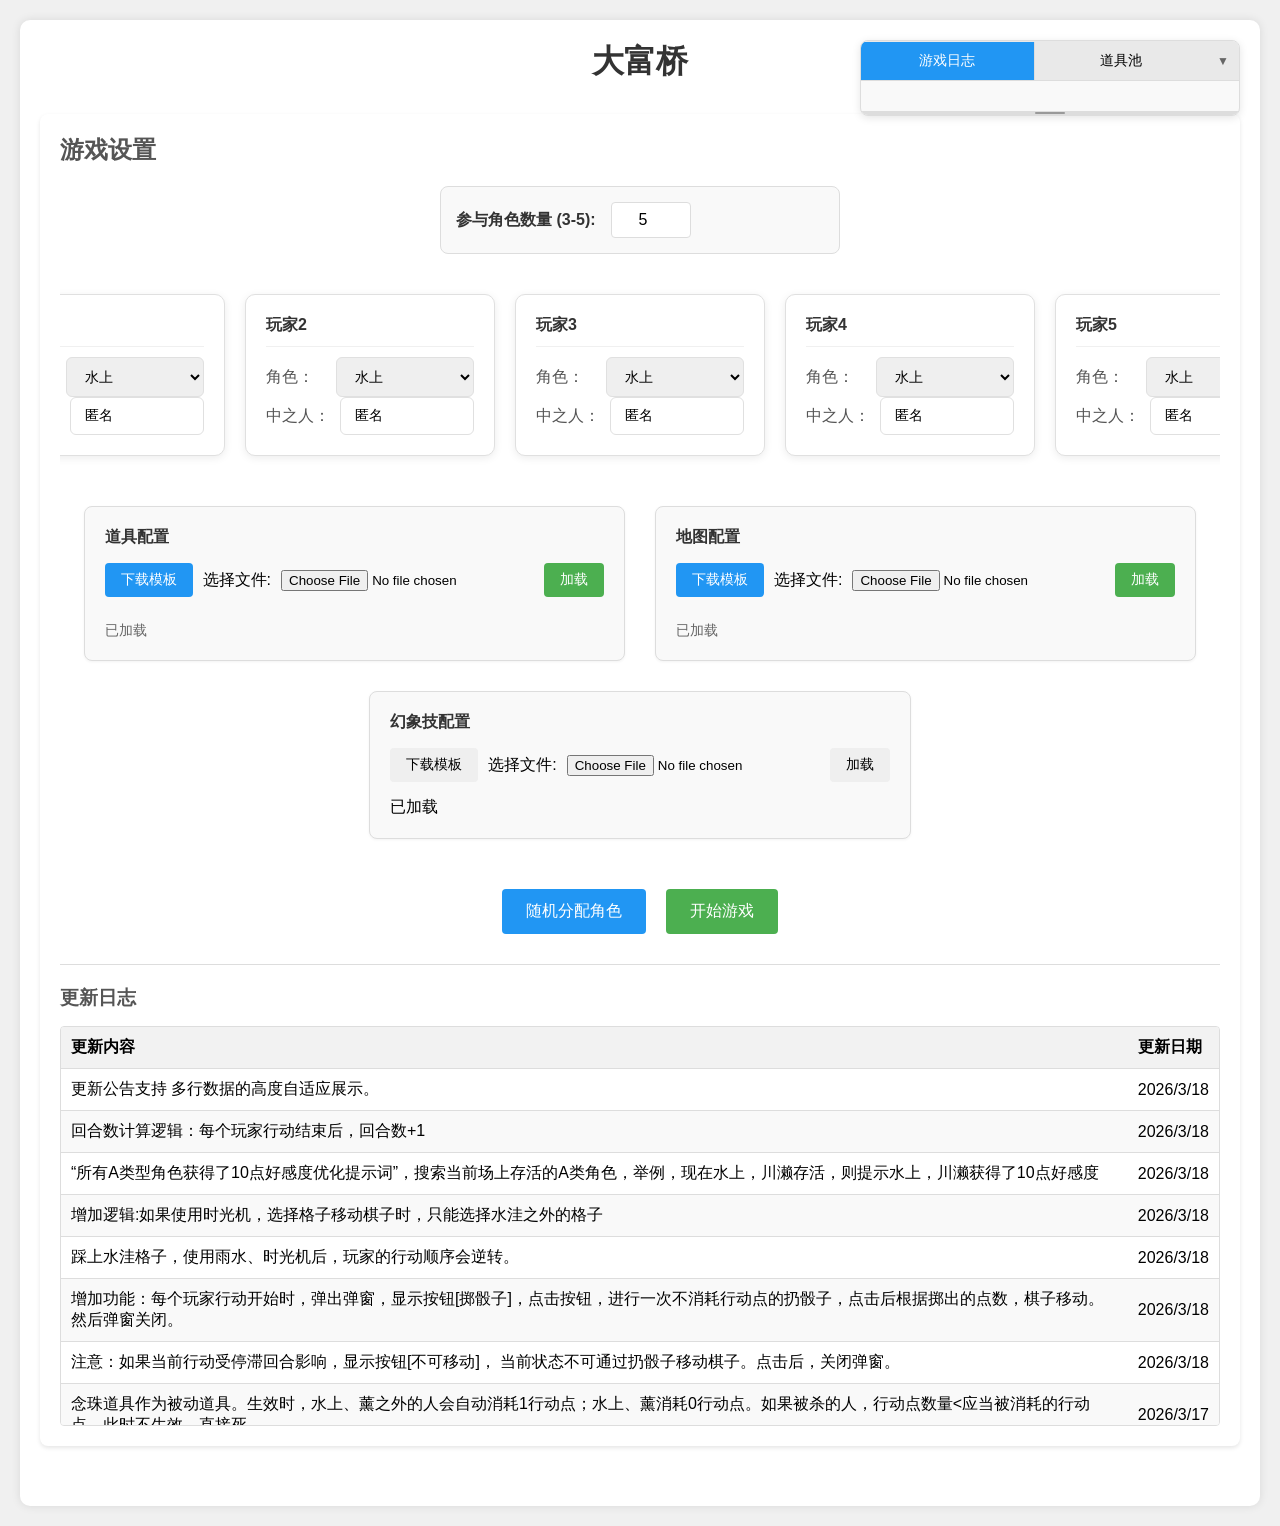
==== commit db59b029: "feat:增加店主、幻象技" ====
--- a/index.html
+++ b/index.html
@@ -48,6 +48,7 @@
                             <option value="花泽">花泽</option>
                             <option value="博士">博士</option>
                             <option value="薰">薰</option>
+                            <option value="店主">店主</option>
                         </select>
                     </div>
                     <div class="input-group">
@@ -65,6 +66,7 @@
                             <option value="花泽">花泽</option>
                             <option value="博士">博士</option>
                             <option value="薰">薰</option>
+                            <option value="店主">店主</option>
                         </select>
                     </div>
                     <div class="input-group">
@@ -82,6 +84,7 @@
                             <option value="花泽">花泽</option>
                             <option value="博士">博士</option>
                             <option value="薰">薰</option>
+                            <option value="店主">店主</option>
                         </select>
                     </div>
                     <div class="input-group">
@@ -99,6 +102,7 @@
                             <option value="花泽">花泽</option>
                             <option value="博士">博士</option>
                             <option value="薰">薰</option>
+                            <option value="店主">店主</option>
                         </select>
                     </div>
                     <div class="input-group">
@@ -116,6 +120,7 @@
                             <option value="花泽">花泽</option>
                             <option value="博士">博士</option>
                             <option value="薰">薰</option>
+                            <option value="店主">店主</option>
                         </select>
                     </div>
                     <div class="input-group">
@@ -145,6 +150,16 @@
                             <button id="load-map">加载</button>
                         </div>
                         <div id="map-load-status">准备中</div>
+                    </div>
+                    <div class="file-upload">
+                        <h4>幻象技配置</h4>
+                        <div class="file-actions">
+                            <button id="download-fantasy-skill-template">下载模板</button>
+                            <label for="fantasy-skill-csv">选择文件:</label>
+                            <input type="file" id="fantasy-skill-csv" accept=".csv">
+                            <button id="load-fantasy-skills">加载</button>
+                        </div>
+                        <div id="fantasy-skill-load-status">准备中</div>
                     </div>
                 </div>
                 <div class="button-section">
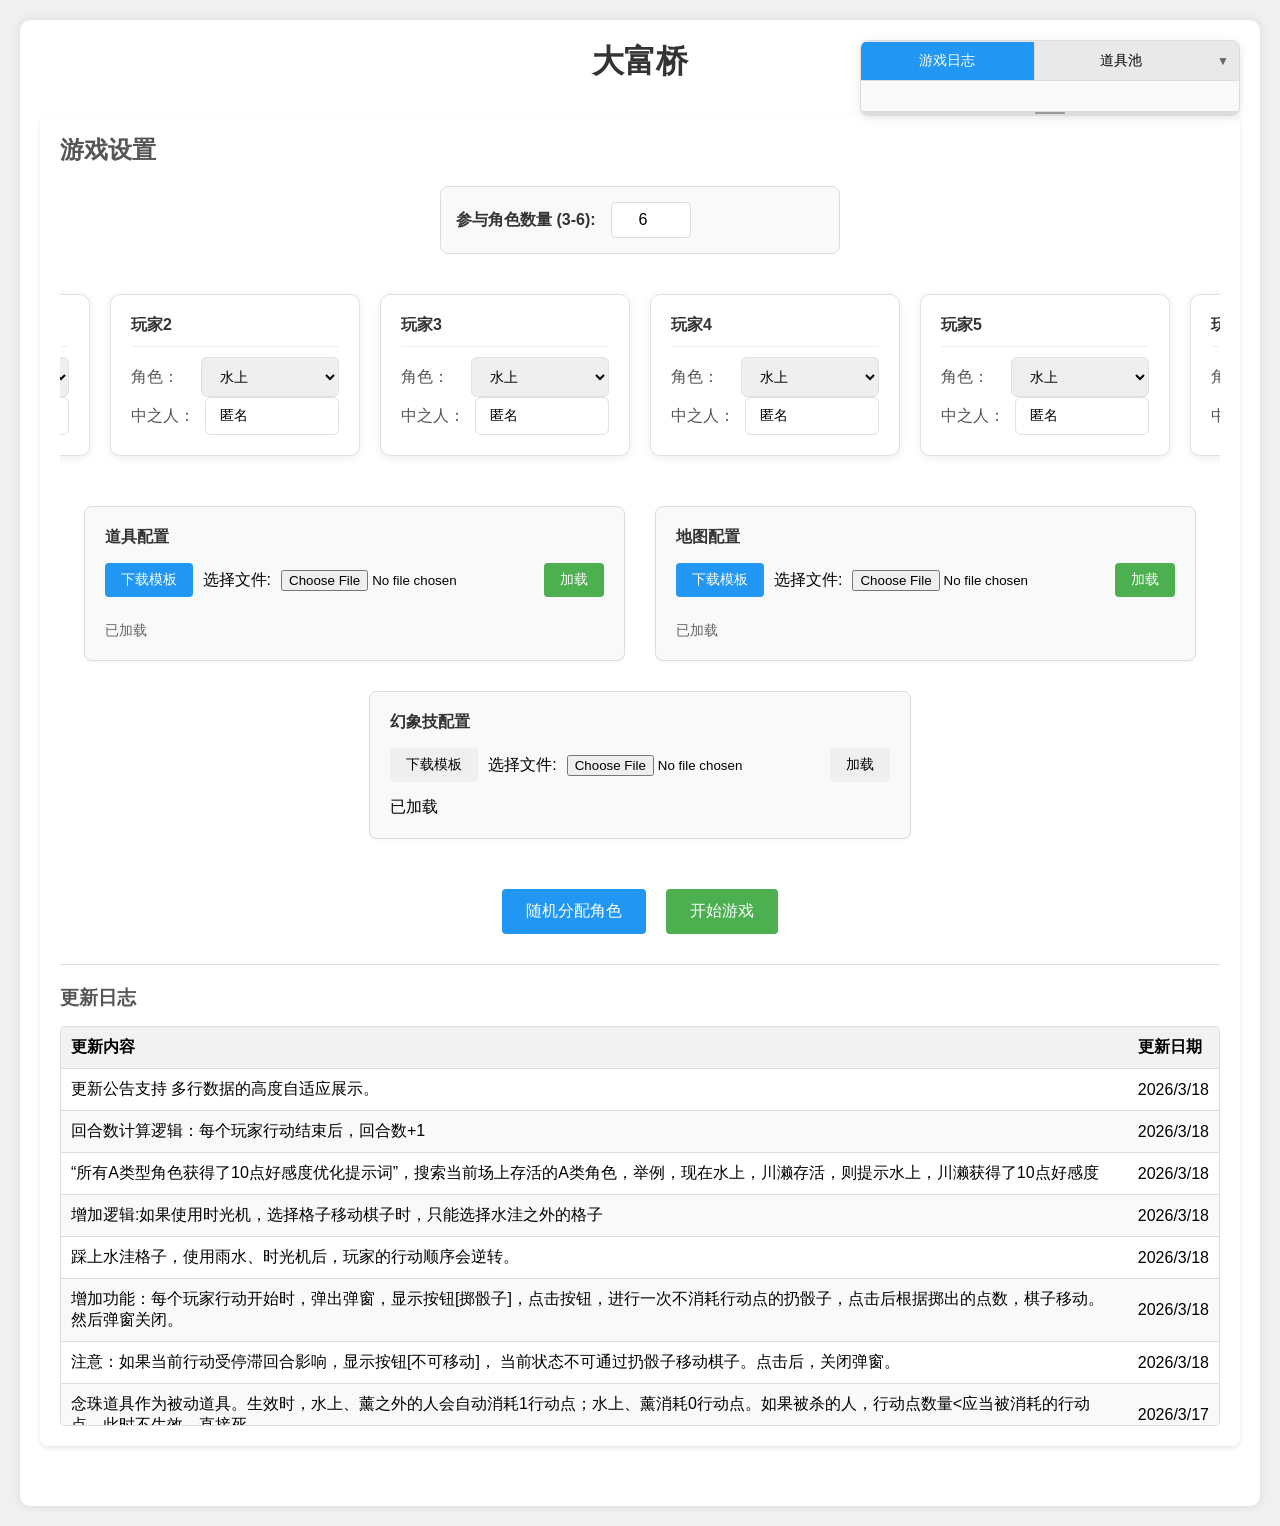
==== commit b7666a2f: "feat:游戏人数增加到6人" ====
--- a/index.html
+++ b/index.html
@@ -34,8 +34,8 @@
         <div class="game-setup">
             <h2>游戏设置</h2>
             <div class="player-count-setup">
-                <label>参与角色数量 (3-5):</label>
-                <input type="number" id="player-count" min="3" max="5" value="5">
+                <label>参与角色数量 (3-6):</label>
+                <input type="number" id="player-count" min="3" max="6" value="6">
             </div>
             <div class="player-setup">
                 <div class="player-input">
@@ -126,6 +126,24 @@
                     <div class="input-group">
                         <label>中之人：</label>
                         <input type="text" id="player5-name" value="匿名">
+                    </div>
+                </div>
+                <div class="player-input" style="display: none;">
+                    <h4>玩家6</h4>
+                    <div class="input-group">
+                        <label>角色：</label>
+                        <select id="player6-role">
+                            <option value="水上">水上</option>
+                            <option value="川濑">川濑</option>
+                            <option value="花泽">花泽</option>
+                            <option value="博士">博士</option>
+                            <option value="薰">薰</option>
+                            <option value="店主">店主</option>
+                        </select>
+                    </div>
+                    <div class="input-group">
+                        <label>中之人：</label>
+                        <input type="text" id="player6-name" value="匿名">
                     </div>
                 </div>
             </div>
@@ -264,6 +282,19 @@
                             <div id="player5-items" class="items-list"></div>
                         </div>
                     </div>
+                    <div class="player player6" style="display: none;">
+                        <div class="player-badge">6</div>
+                        <h3>玩家6 <span class="player-name-display" id="player6-name-display">(匿名)</span></h3>
+                        <p>角色: <span id="player6-role-display">水上</span></p>
+                        <p>行动点: <span id="player6-action">3</span></p>
+                        <p>手牌: <span id="player6-cards">0</span></p>
+                        <p>好感度: <span id="player6-favor">0</span></p>
+                        <p>状态: <span id="player6-status">存活</span></p>
+                        <div class="items-container">
+                            <p>道具:</p>
+                            <div id="player6-items" class="items-list"></div>
+                        </div>
+                    </div>
                 </div>
             </div>
             
--- a/styles.css
+++ b/styles.css
@@ -567,6 +567,46 @@
     opacity: 0.6;
 }
 
+/* 幻象技样式 */
+.fantasy-skills-container {
+    margin-top: 10px;
+    border-top: 1px solid #eee;
+    padding-top: 10px;
+}
+
+.fantasy-skills-container p {
+    margin-bottom: 5px;
+    font-weight: bold;
+}
+
+.fantasy-skills-list {
+    display: flex;
+    flex-wrap: wrap;
+    gap: 5px;
+    margin-top: 5px;
+}
+
+.fantasy-skill {
+    padding: 5px 10px;
+    background-color: #f3e5f5;
+    border: 1px solid #ce93d8;
+    border-radius: 4px;
+    font-size: 12px;
+    transition: background-color 0.3s ease;
+}
+
+.fantasy-skill:hover {
+    background-color: #e1bee7;
+    border-color: #ba68c8;
+}
+
+.fantasy-skill.used {
+    background-color: #e0e0e0;
+    border-color: #bdbdbd;
+    cursor: not-allowed;
+    opacity: 0.6;
+}
+
 /* 道具池样式 */
 .item-pool-item {
     padding: 8px;
@@ -1014,6 +1054,11 @@
     background-color: #f0f0f0;
     color: black;
     border: 1px solid #ddd;
+}
+
+.btn-fantasy-skill {
+    background-color: #9c27b0;
+    color: white;
 }
 
 /* 按钮悬停效果 */
@@ -1552,4 +1597,634 @@
 }
 .university-dialog .ok-button:hover {
     background-color: #45a049;
+}
+
+/* 帕诺拉马岛对话框样式 */
+.exchange-items-dialog {
+    position: fixed;
+    top: 0;
+    left: 0;
+    width: 100%;
+    height: 100%;
+    background-color: rgba(0, 0, 0, 0.5);
+    display: flex;
+    justify-content: center;
+    align-items: center;
+    z-index: 10000;
+}
+.exchange-items-dialog-content {
+    background-color: white;
+    padding: 20px;
+    border-radius: 5px;
+    width: 80%;
+    max-width: 800px;
+    max-height: 80%;
+    overflow-y: auto;
+}
+.exchange-items-dialog-content h3 {
+    margin-top: 0;
+    color: #333;
+}
+.exchange-step-indicator {
+    font-size: 16px;
+    font-weight: bold;
+    color: #2196F3;
+    margin-bottom: 15px;
+    padding: 10px;
+    background-color: #e3f2fd;
+    border-radius: 5px;
+}
+.exchange-players-list {
+    display: flex;
+    flex-direction: column;
+    gap: 10px;
+    margin-bottom: 20px;
+}
+.exchange-player-option {
+    padding: 15px;
+    border: 2px solid #ddd;
+    border-radius: 8px;
+    cursor: pointer;
+    transition: all 0.3s ease;
+}
+.exchange-player-option:hover {
+    border-color: #2196F3;
+    background-color: #f5f5f5;
+}
+.player-info-header {
+    font-weight: bold;
+    font-size: 16px;
+    margin-bottom: 5px;
+}
+.player-info-detail {
+    font-size: 14px;
+    color: #666;
+    margin-bottom: 8px;
+}
+.player-items-preview {
+    display: flex;
+    flex-wrap: wrap;
+    gap: 5px;
+}
+.item-tag {
+    padding: 3px 8px;
+    background-color: #e0e0e0;
+    border-radius: 3px;
+    font-size: 12px;
+}
+.no-items-text {
+    color: #999;
+    font-style: italic;
+    font-size: 14px;
+}
+.exchange-max-count {
+    font-size: 14px;
+    font-weight: bold;
+    color: #ff9800;
+    margin-bottom: 15px;
+    padding: 8px;
+    background-color: #fff3e0;
+    border-radius: 5px;
+}
+.exchange-items-container {
+    display: flex;
+    gap: 20px;
+    margin-bottom: 15px;
+}
+.exchange-player-column {
+    flex: 1;
+    border: 1px solid #ddd;
+    border-radius: 8px;
+    padding: 10px;
+}
+.exchange-player-column h4 {
+    margin: 0 0 10px 0;
+    padding-bottom: 8px;
+    border-bottom: 1px solid #eee;
+    color: #333;
+}
+.exchange-items-list {
+    display: flex;
+    flex-direction: column;
+    gap: 8px;
+}
+.exchange-item {
+    padding: 10px;
+    border: 1px solid #ddd;
+    border-radius: 5px;
+    cursor: pointer;
+    transition: all 0.2s ease;
+}
+.exchange-item:hover {
+    background-color: #f5f5f5;
+    border-color: #bbb;
+}
+.exchange-item.selected {
+    background-color: #e3f2fd;
+    border-color: #2196F3;
+    border-width: 2px;
+}
+.exchange-item .item-name {
+    font-weight: bold;
+    display: block;
+    margin-bottom: 3px;
+}
+.exchange-item .item-desc {
+    font-size: 12px;
+    color: #666;
+}
+.exchange-selection-status {
+    display: flex;
+    justify-content: space-around;
+    padding: 10px;
+    background-color: #f9f9f9;
+    border-radius: 5px;
+    margin-bottom: 15px;
+}
+.exchange-selection-status div {
+    font-size: 14px;
+}
+.exchange-selection-status span {
+    font-weight: bold;
+    color: #2196F3;
+}
+.exchange-buttons {
+    display: flex;
+    gap: 10px;
+    justify-content: center;
+    margin-top: 20px;
+}
+.exchange-buttons .confirm-button,
+.exchange-buttons .cancel-button {
+    padding: 10px 20px;
+    border: none;
+    border-radius: 5px;
+    cursor: pointer;
+    font-size: 14px;
+}
+.exchange-buttons .confirm-button {
+    background-color: #4CAF50;
+    color: white;
+}
+.exchange-buttons .confirm-button:disabled {
+    background-color: #cccccc;
+    cursor: not-allowed;
+}
+.exchange-buttons .cancel-button {
+    background-color: #ccc;
+    color: #333;
+}
+
+/* 电光艇对话框样式 */
+.lightning-boat-dialog {
+    position: fixed;
+    top: 0;
+    left: 0;
+    width: 100%;
+    height: 100%;
+    background-color: rgba(0, 0, 0, 0.5);
+    display: flex;
+    justify-content: center;
+    align-items: center;
+    z-index: 10000;
+}
+.lightning-boat-dialog-content {
+    background-color: white;
+    padding: 30px;
+    border-radius: 10px;
+    width: 90%;
+    max-width: 400px;
+    text-align: center;
+    box-shadow: 0 0 20px rgba(0, 0, 0, 0.3);
+}
+.lightning-boat-dialog-content h3 {
+    margin-top: 0;
+    color: #333;
+    margin-bottom: 20px;
+}
+.lightning-boat-content {
+    margin-bottom: 30px;
+}
+.lightning-boat-step {
+    font-size: 16px;
+    margin-bottom: 15px;
+    color: #555;
+}
+.lightning-boat-select {
+    width: 100%;
+    padding: 10px;
+    font-size: 16px;
+    border: 1px solid #ddd;
+    border-radius: 5px;
+    margin-bottom: 20px;
+    text-align: center;
+}
+.lightning-boat-info {
+    background-color: #f0f8ff;
+    padding: 15px;
+    border-radius: 5px;
+    margin-top: 15px;
+    font-size: 16px;
+    color: #2196F3;
+}
+.lightning-boat-info .steps-value,
+.lightning-boat-info .total-steps {
+    font-weight: bold;
+    font-size: 18px;
+}
+.lightning-boat-buttons {
+    display: flex;
+    gap: 10px;
+    justify-content: center;
+    margin-top: 20px;
+}
+.lightning-boat-buttons .confirm-button,
+.lightning-boat-buttons .cancel-button {
+    padding: 10px 20px;
+    border: none;
+    border-radius: 5px;
+    cursor: pointer;
+    font-size: 14px;
+}
+.lightning-boat-buttons .confirm-button {
+    background-color: #4CAF50;
+    color: white;
+}
+.lightning-boat-buttons .cancel-button {
+    background-color: #ccc;
+    color: #333;
+}
+
+/* 店主幻象技选择弹窗样式 */
+.shop-owner-fantasy-skill-dialog {
+    position: fixed;
+    top: 0;
+    left: 0;
+    width: 100%;
+    height: 100%;
+    background-color: rgba(0, 0, 0, 0.5);
+    display: flex;
+    justify-content: center;
+    align-items: center;
+    z-index: 100000;
+}
+.shop-owner-fantasy-skill-dialog-content {
+    background-color: white;
+    padding: 30px;
+    border-radius: 10px;
+    width: 90%;
+    max-width: 500px;
+    max-height: 80vh;
+    overflow-y: auto;
+}
+.shop-owner-fantasy-skill-dialog-content h3 {
+    margin-top: 0;
+    color: #333;
+    margin-bottom: 20px;
+    text-align: center;
+}
+.fantasy-skill-list {
+    display: flex;
+    flex-direction: column;
+    gap: 10px;
+    margin-bottom: 20px;
+}
+.fantasy-skill-item {
+    padding: 15px;
+    border: 2px solid #ddd;
+    border-radius: 8px;
+    cursor: pointer;
+    transition: all 0.3s ease;
+}
+.fantasy-skill-item:hover {
+    border-color: #9c27b0;
+    background-color: #f3e5f5;
+}
+.fantasy-skill-item.used {
+    background-color: #e0e0e0;
+    border-color: #bdbdbd;
+    cursor: not-allowed;
+    opacity: 0.6;
+}
+.fantasy-skill-item .skill-name {
+    font-weight: bold;
+    font-size: 16px;
+    color: #333;
+    margin-bottom: 5px;
+}
+.fantasy-skill-item .skill-desc {
+    font-size: 14px;
+    color: #666;
+}
+.fantasy-skill-buttons {
+    display: flex;
+    justify-content: center;
+    margin-top: 20px;
+}
+.fantasy-skill-buttons .cancel-button {
+    padding: 10px 20px;
+    background-color: #ccc;
+    color: #333;
+    border: none;
+    border-radius: 5px;
+    cursor: pointer;
+    font-size: 16px;
+}
+.fantasy-skill-buttons .cancel-button:hover {
+    background-color: #999;
+}
+
+/* 选择玩家对话框样式（河童幻象技） */
+.select-player-dialog {
+    position: fixed;
+    top: 0;
+    left: 0;
+    width: 100%;
+    height: 100%;
+    background-color: rgba(0, 0, 0, 0.5);
+    display: flex;
+    justify-content: center;
+    align-items: center;
+    z-index: 10000;
+}
+.select-player-dialog-content {
+    background-color: white;
+    padding: 20px;
+    border-radius: 5px;
+    width: 95%;
+    max-width: 1000px;
+    max-height: 80%;
+    overflow-y: auto;
+}
+.select-player-dialog-content h3 {
+    margin-top: 0;
+    color: #333;
+    margin-bottom: 20px;
+    text-align: center;
+}
+.select-player-dialog .confirm-button {
+    margin-top: 10px;
+    margin-right: 10px;
+    padding: 10px;
+    background-color: #4CAF50;
+    color: white;
+    border: none;
+    border-radius: 5px;
+    cursor: pointer;
+}
+.select-player-dialog .confirm-button:disabled {
+    background-color: #cccccc;
+    cursor: not-allowed;
+}
+.select-player-dialog .cancel-button {
+    margin-top: 20px;
+    padding: 10px;
+    background-color: #ccc;
+    border: none;
+    border-radius: 5px;
+    cursor: pointer;
+}
+.select-player-dialog .player-list {
+    display: flex;
+    flex-wrap: wrap;
+    gap: 15px;
+    max-height: 400px;
+    overflow-y: auto;
+    margin-bottom: 20px;
+}
+.select-player-dialog .player-option {
+    padding: 15px;
+    background-color: #f9f9f9;
+    border-radius: 8px;
+    border: 1px solid #ddd;
+    transition: background-color 0.3s ease;
+    position: relative;
+    display: flex;
+    flex-direction: column;
+    font-size: 12px;
+    flex: 1 1 200px;
+    min-width: 200px;
+    margin: 0;
+}
+.select-player-dialog .player-option:hover {
+    background-color: #f0f0f0;
+}
+.select-player-dialog .player-option.selected {
+    background-color: #e3f2fd;
+    border-color: #2196F3;
+}
+.select-player-dialog .player-badge {
+    position: absolute;
+    top: 0;
+    right: 0;
+    background-color: #2196F3;
+    color: white;
+    width: 24px;
+    height: 24px;
+    border-radius: 0 8px 0 8px;
+    display: flex;
+    align-items: center;
+    justify-content: center;
+    font-weight: bold;
+    font-size: 14px;
+}
+.select-player-dialog .player-option h3 {
+    margin-bottom: 10px;
+    color: #333;
+    display: flex;
+    align-items: center;
+    gap: 8px;
+    font-size: 14px;
+    text-align: left;
+}
+.select-player-dialog .player-name-display {
+    font-size: 12px;
+    font-weight: normal;
+    color: #666;
+    font-style: italic;
+}
+.select-player-dialog .player-option p {
+    margin-bottom: 5px;
+    font-size: 14px;
+}
+.select-player-dialog .items-container {
+    margin-top: 10px;
+    border-top: 1px solid #eee;
+    padding-top: 10px;
+}
+.select-player-dialog .items-container p {
+    margin-bottom: 5px;
+    font-weight: bold;
+}
+.select-player-dialog .items-list {
+    display: flex;
+    flex-wrap: wrap;
+    gap: 5px;
+    margin-top: 5px;
+}
+.select-player-dialog .item {
+    padding: 2px 5px;
+    background-color: #f0f0f0;
+    border: 1px solid #ddd;
+    border-radius: 4px;
+    font-size: 10px;
+}
+.select-player-dialog .no-items {
+    color: #999;
+    font-style: italic;
+}
+
+/* 汽车道具对话框样式 */
+.car-dialog {
+    position: fixed;
+    top: 0;
+    left: 0;
+    width: 100%;
+    height: 100%;
+    background-color: rgba(0, 0, 0, 0.5);
+    display: flex;
+    justify-content: center;
+    align-items: center;
+    z-index: 10000;
+}
+.car-dialog .dialog-content {
+    background-color: white;
+    padding: 20px;
+    border-radius: 5px;
+    width: 80%;
+    max-width: 400px;
+    text-align: center;
+}
+.car-dialog button {
+    margin: 10px;
+    padding: 8px 16px;
+    font-size: 14px;
+    font-weight: normal;
+    border: none;
+    border-radius: 4px;
+    cursor: pointer;
+    min-width: 80px;
+}
+.car-dialog .roll-dice-button,
+.car-dialog .confirm-button {
+    background-color: #4CAF50;
+    color: white;
+}
+.car-dialog .roll-dice-button:hover,
+.car-dialog .confirm-button:hover {
+    background-color: #45a049;
+}
+.car-dialog .cancel-button {
+    background-color: #f44336;
+    color: white;
+}
+.car-dialog .cancel-button:hover {
+    background-color: #da190b;
+}
+
+/* 眼镜道具对话框样式 */
+.glasses-dialog {
+    position: fixed;
+    top: 0;
+    left: 0;
+    width: 100%;
+    height: 100%;
+    background-color: rgba(0, 0, 0, 0.5);
+    display: flex;
+    justify-content: center;
+    align-items: center;
+    z-index: 10000;
+}
+.glasses-dialog .dialog-content {
+    background-color: white;
+    padding: 20px;
+    border-radius: 5px;
+    width: 80%;
+    max-width: 500px;
+    max-height: 80vh;
+    overflow-y: auto;
+}
+.glasses-dialog .players-list {
+    margin-top: 20px;
+}
+.glasses-dialog .player-item {
+    border: 1px solid #ddd;
+    border-radius: 5px;
+    padding: 10px;
+    margin-bottom: 10px;
+}
+.glasses-dialog .player-info {
+    margin-bottom: 10px;
+}
+.glasses-dialog .total-result {
+    font-size: 16px;
+    background-color: #f9f9f9;
+}
+.glasses-dialog button {
+    margin: 5px;
+    padding: 8px 16px;
+    font-size: 14px;
+    font-weight: normal;
+    border: none;
+    border-radius: 4px;
+    cursor: pointer;
+    min-width: 120px;
+}
+.glasses-dialog .roll-dice-button {
+    background-color: #4CAF50;
+    color: white;
+}
+.glasses-dialog .roll-dice-button:hover {
+    background-color: #45a049;
+}
+.glasses-dialog .close-button {
+    background-color: #2196F3;
+    color: white;
+}
+.glasses-dialog .close-button:hover {
+    background-color: #0b7dda;
+}
+.glasses-dialog .roll-dice-button:disabled {
+    background-color: #cccccc;
+    cursor: not-allowed;
+}
+
+/* 目标选择对话框样式 */
+.target-dialog {
+    position: fixed;
+    top: 0;
+    left: 0;
+    width: 100%;
+    height: 100%;
+    background-color: rgba(0, 0, 0, 0.5);
+    display: flex;
+    justify-content: center;
+    align-items: center;
+    z-index: 10000;
+}
+.target-dialog-content {
+    background-color: white;
+    padding: 20px;
+    border-radius: 5px;
+    width: 80%;
+    max-width: 600px;
+    max-height: 80%;
+    overflow-y: auto;
+}
+.target-dialog .cancel-target {
+    margin-top: 20px;
+    padding: 10px;
+    background-color: #ccc;
+    border: none;
+    border-radius: 5px;
+    cursor: pointer;
+}
+.target-item {
+    padding: 10px;
+    border: 1px solid #ccc;
+    margin: 5px 0;
+    cursor: pointer;
+}
+.target-item:hover {
+    background-color: #f0f0f0;
 }
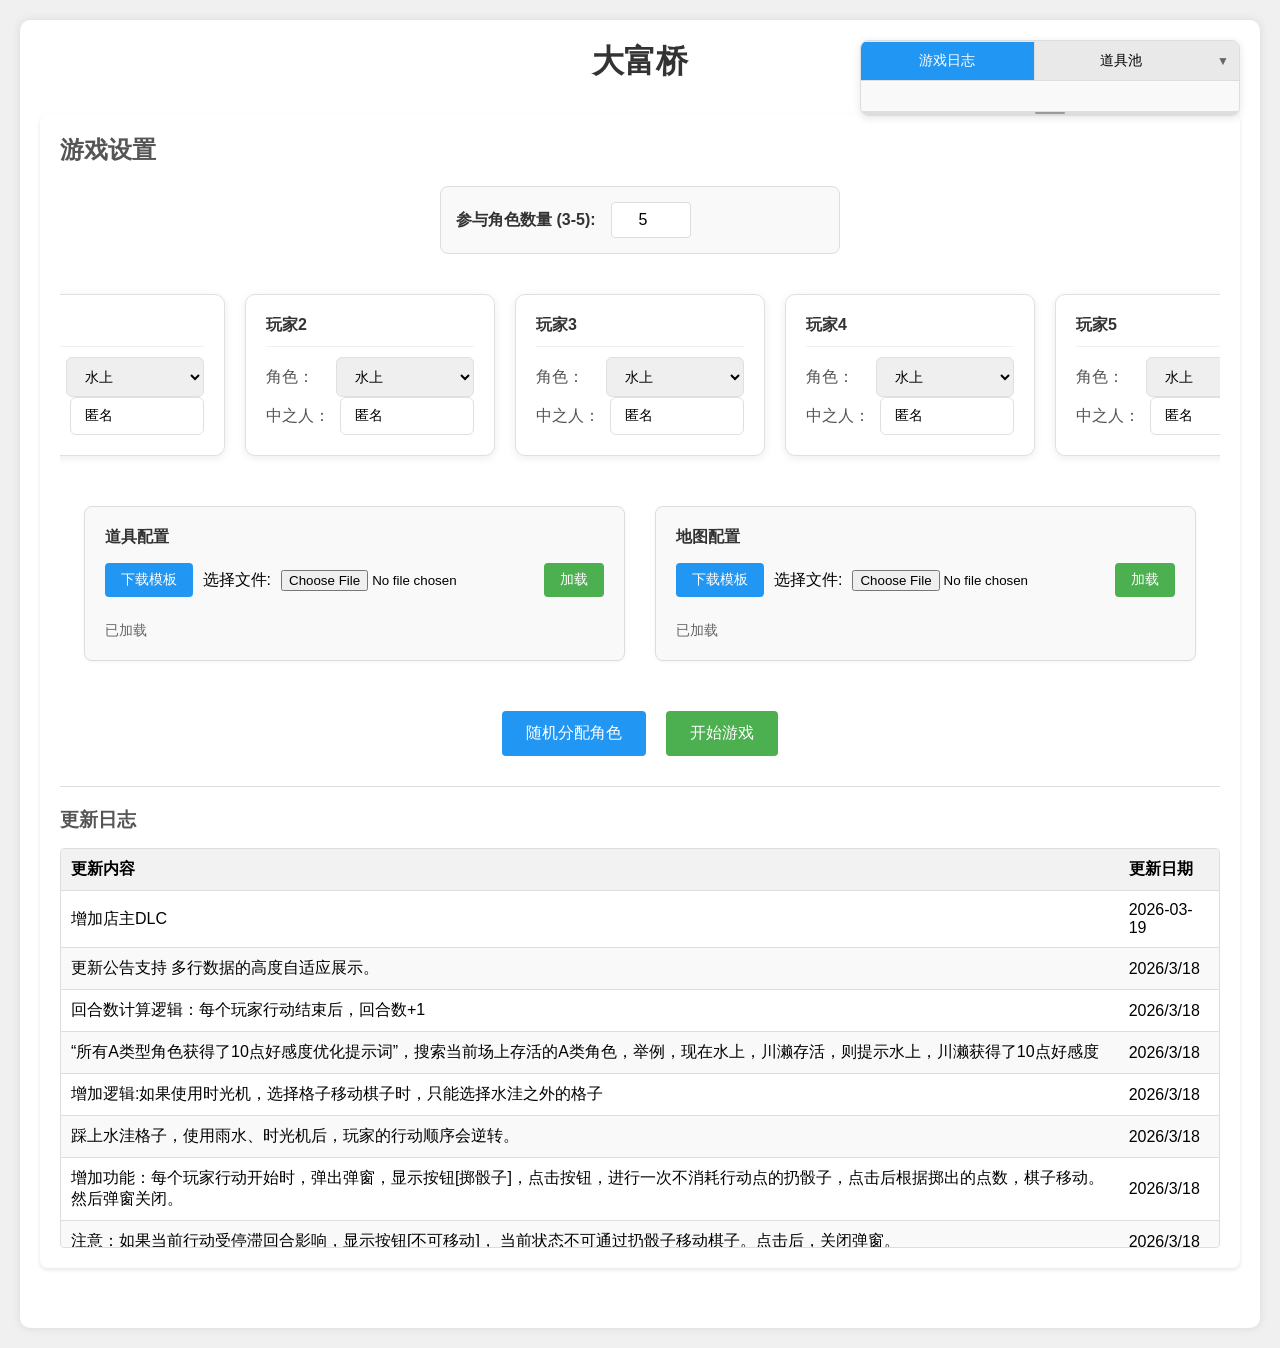
==== commit 93b58dda: "feat:增加按钮。在水道桥、吾妻桥之外的格子上，可以消耗1行动点，丢弃1个道具。在水道桥、吾妻桥的格子上，可以不消耗行动点，丢弃道具" ====
--- a/index.html
+++ b/index.html
@@ -34,8 +34,8 @@
         <div class="game-setup">
             <h2>游戏设置</h2>
             <div class="player-count-setup">
-                <label>参与角色数量 (3-6):</label>
-                <input type="number" id="player-count" min="3" max="6" value="6">
+                <label>参与角色数量 (3-5):</label>
+                <input type="number" id="player-count" min="3" max="5" value="5">
             </div>
             <div class="player-setup">
                 <div class="player-input">
@@ -48,7 +48,6 @@
                             <option value="花泽">花泽</option>
                             <option value="博士">博士</option>
                             <option value="薰">薰</option>
-                            <option value="店主">店主</option>
                         </select>
                     </div>
                     <div class="input-group">
@@ -66,7 +65,6 @@
                             <option value="花泽">花泽</option>
                             <option value="博士">博士</option>
                             <option value="薰">薰</option>
-                            <option value="店主">店主</option>
                         </select>
                     </div>
                     <div class="input-group">
@@ -84,7 +82,6 @@
                             <option value="花泽">花泽</option>
                             <option value="博士">博士</option>
                             <option value="薰">薰</option>
-                            <option value="店主">店主</option>
                         </select>
                     </div>
                     <div class="input-group">
@@ -102,7 +99,6 @@
                             <option value="花泽">花泽</option>
                             <option value="博士">博士</option>
                             <option value="薰">薰</option>
-                            <option value="店主">店主</option>
                         </select>
                     </div>
                     <div class="input-group">
@@ -120,30 +116,11 @@
                             <option value="花泽">花泽</option>
                             <option value="博士">博士</option>
                             <option value="薰">薰</option>
-                            <option value="店主">店主</option>
                         </select>
                     </div>
                     <div class="input-group">
                         <label>中之人：</label>
                         <input type="text" id="player5-name" value="匿名">
-                    </div>
-                </div>
-                <div class="player-input" style="display: none;">
-                    <h4>玩家6</h4>
-                    <div class="input-group">
-                        <label>角色：</label>
-                        <select id="player6-role">
-                            <option value="水上">水上</option>
-                            <option value="川濑">川濑</option>
-                            <option value="花泽">花泽</option>
-                            <option value="博士">博士</option>
-                            <option value="薰">薰</option>
-                            <option value="店主">店主</option>
-                        </select>
-                    </div>
-                    <div class="input-group">
-                        <label>中之人：</label>
-                        <input type="text" id="player6-name" value="匿名">
                     </div>
                 </div>
             </div>
@@ -168,16 +145,6 @@
                             <button id="load-map">加载</button>
                         </div>
                         <div id="map-load-status">准备中</div>
-                    </div>
-                    <div class="file-upload">
-                        <h4>幻象技配置</h4>
-                        <div class="file-actions">
-                            <button id="download-fantasy-skill-template">下载模板</button>
-                            <label for="fantasy-skill-csv">选择文件:</label>
-                            <input type="file" id="fantasy-skill-csv" accept=".csv">
-                            <button id="load-fantasy-skills">加载</button>
-                        </div>
-                        <div id="fantasy-skill-load-status">准备中</div>
                     </div>
                 </div>
                 <div class="button-section">
@@ -282,19 +249,6 @@
                             <div id="player5-items" class="items-list"></div>
                         </div>
                     </div>
-                    <div class="player player6" style="display: none;">
-                        <div class="player-badge">6</div>
-                        <h3>玩家6 <span class="player-name-display" id="player6-name-display">(匿名)</span></h3>
-                        <p>角色: <span id="player6-role-display">水上</span></p>
-                        <p>行动点: <span id="player6-action">3</span></p>
-                        <p>手牌: <span id="player6-cards">0</span></p>
-                        <p>好感度: <span id="player6-favor">0</span></p>
-                        <p>状态: <span id="player6-status">存活</span></p>
-                        <div class="items-container">
-                            <p>道具:</p>
-                            <div id="player6-items" class="items-list"></div>
-                        </div>
-                    </div>
                 </div>
             </div>
             
@@ -309,6 +263,7 @@
                 </div>
                 <button id="roll-dice" class="game-btn btn-roll">掷骰子 (消耗1行动点)</button>
                 <button id="draw-card" class="game-btn btn-draw">抽牌 (消耗1行动点)</button>
+                <button id="drop-item" class="game-btn btn-drop">丢牌</button>
                 <button id="kill-player" class="game-btn btn-kill">杀人 (消耗4行动点)</button>
                 <button id="end-turn" class="game-btn btn-end">结束行动</button>
                 <button id="undo-action" class="game-btn btn-undo">撤回操作</button>
@@ -316,6 +271,7 @@
                 <button id="load-game" class="game-btn btn-load">读档</button> -->
                 <button id="export-save" class="game-btn btn-export">导出存档</button>
                 <button id="import-save" class="game-btn btn-import">导入存档</button>
+
                 <!-- <button id="reset-game" class="game-btn btn-reset">重置</button> -->
                 <div class="dice-result" id="dice-result">骰子结果: -</div>
 
--- a/styles.css
+++ b/styles.css
@@ -567,46 +567,6 @@
     opacity: 0.6;
 }
 
-/* 幻象技样式 */
-.fantasy-skills-container {
-    margin-top: 10px;
-    border-top: 1px solid #eee;
-    padding-top: 10px;
-}
-
-.fantasy-skills-container p {
-    margin-bottom: 5px;
-    font-weight: bold;
-}
-
-.fantasy-skills-list {
-    display: flex;
-    flex-wrap: wrap;
-    gap: 5px;
-    margin-top: 5px;
-}
-
-.fantasy-skill {
-    padding: 5px 10px;
-    background-color: #f3e5f5;
-    border: 1px solid #ce93d8;
-    border-radius: 4px;
-    font-size: 12px;
-    transition: background-color 0.3s ease;
-}
-
-.fantasy-skill:hover {
-    background-color: #e1bee7;
-    border-color: #ba68c8;
-}
-
-.fantasy-skill.used {
-    background-color: #e0e0e0;
-    border-color: #bdbdbd;
-    cursor: not-allowed;
-    opacity: 0.6;
-}
-
 /* 道具池样式 */
 .item-pool-item {
     padding: 8px;
@@ -1050,15 +1010,15 @@
     border: 1px solid #ddd;
 }
 
+.btn-drop {
+    background-color: black;
+    color: white;
+}
+
 .btn-reset {
     background-color: #f0f0f0;
     color: black;
     border: 1px solid #ddd;
-}
-
-.btn-fantasy-skill {
-    background-color: #9c27b0;
-    color: white;
 }
 
 /* 按钮悬停效果 */
@@ -1597,634 +1557,4 @@
 }
 .university-dialog .ok-button:hover {
     background-color: #45a049;
-}
-
-/* 帕诺拉马岛对话框样式 */
-.exchange-items-dialog {
-    position: fixed;
-    top: 0;
-    left: 0;
-    width: 100%;
-    height: 100%;
-    background-color: rgba(0, 0, 0, 0.5);
-    display: flex;
-    justify-content: center;
-    align-items: center;
-    z-index: 10000;
-}
-.exchange-items-dialog-content {
-    background-color: white;
-    padding: 20px;
-    border-radius: 5px;
-    width: 80%;
-    max-width: 800px;
-    max-height: 80%;
-    overflow-y: auto;
-}
-.exchange-items-dialog-content h3 {
-    margin-top: 0;
-    color: #333;
-}
-.exchange-step-indicator {
-    font-size: 16px;
-    font-weight: bold;
-    color: #2196F3;
-    margin-bottom: 15px;
-    padding: 10px;
-    background-color: #e3f2fd;
-    border-radius: 5px;
-}
-.exchange-players-list {
-    display: flex;
-    flex-direction: column;
-    gap: 10px;
-    margin-bottom: 20px;
-}
-.exchange-player-option {
-    padding: 15px;
-    border: 2px solid #ddd;
-    border-radius: 8px;
-    cursor: pointer;
-    transition: all 0.3s ease;
-}
-.exchange-player-option:hover {
-    border-color: #2196F3;
-    background-color: #f5f5f5;
-}
-.player-info-header {
-    font-weight: bold;
-    font-size: 16px;
-    margin-bottom: 5px;
-}
-.player-info-detail {
-    font-size: 14px;
-    color: #666;
-    margin-bottom: 8px;
-}
-.player-items-preview {
-    display: flex;
-    flex-wrap: wrap;
-    gap: 5px;
-}
-.item-tag {
-    padding: 3px 8px;
-    background-color: #e0e0e0;
-    border-radius: 3px;
-    font-size: 12px;
-}
-.no-items-text {
-    color: #999;
-    font-style: italic;
-    font-size: 14px;
-}
-.exchange-max-count {
-    font-size: 14px;
-    font-weight: bold;
-    color: #ff9800;
-    margin-bottom: 15px;
-    padding: 8px;
-    background-color: #fff3e0;
-    border-radius: 5px;
-}
-.exchange-items-container {
-    display: flex;
-    gap: 20px;
-    margin-bottom: 15px;
-}
-.exchange-player-column {
-    flex: 1;
-    border: 1px solid #ddd;
-    border-radius: 8px;
-    padding: 10px;
-}
-.exchange-player-column h4 {
-    margin: 0 0 10px 0;
-    padding-bottom: 8px;
-    border-bottom: 1px solid #eee;
-    color: #333;
-}
-.exchange-items-list {
-    display: flex;
-    flex-direction: column;
-    gap: 8px;
-}
-.exchange-item {
-    padding: 10px;
-    border: 1px solid #ddd;
-    border-radius: 5px;
-    cursor: pointer;
-    transition: all 0.2s ease;
-}
-.exchange-item:hover {
-    background-color: #f5f5f5;
-    border-color: #bbb;
-}
-.exchange-item.selected {
-    background-color: #e3f2fd;
-    border-color: #2196F3;
-    border-width: 2px;
-}
-.exchange-item .item-name {
-    font-weight: bold;
-    display: block;
-    margin-bottom: 3px;
-}
-.exchange-item .item-desc {
-    font-size: 12px;
-    color: #666;
-}
-.exchange-selection-status {
-    display: flex;
-    justify-content: space-around;
-    padding: 10px;
-    background-color: #f9f9f9;
-    border-radius: 5px;
-    margin-bottom: 15px;
-}
-.exchange-selection-status div {
-    font-size: 14px;
-}
-.exchange-selection-status span {
-    font-weight: bold;
-    color: #2196F3;
-}
-.exchange-buttons {
-    display: flex;
-    gap: 10px;
-    justify-content: center;
-    margin-top: 20px;
-}
-.exchange-buttons .confirm-button,
-.exchange-buttons .cancel-button {
-    padding: 10px 20px;
-    border: none;
-    border-radius: 5px;
-    cursor: pointer;
-    font-size: 14px;
-}
-.exchange-buttons .confirm-button {
-    background-color: #4CAF50;
-    color: white;
-}
-.exchange-buttons .confirm-button:disabled {
-    background-color: #cccccc;
-    cursor: not-allowed;
-}
-.exchange-buttons .cancel-button {
-    background-color: #ccc;
-    color: #333;
-}
-
-/* 电光艇对话框样式 */
-.lightning-boat-dialog {
-    position: fixed;
-    top: 0;
-    left: 0;
-    width: 100%;
-    height: 100%;
-    background-color: rgba(0, 0, 0, 0.5);
-    display: flex;
-    justify-content: center;
-    align-items: center;
-    z-index: 10000;
-}
-.lightning-boat-dialog-content {
-    background-color: white;
-    padding: 30px;
-    border-radius: 10px;
-    width: 90%;
-    max-width: 400px;
-    text-align: center;
-    box-shadow: 0 0 20px rgba(0, 0, 0, 0.3);
-}
-.lightning-boat-dialog-content h3 {
-    margin-top: 0;
-    color: #333;
-    margin-bottom: 20px;
-}
-.lightning-boat-content {
-    margin-bottom: 30px;
-}
-.lightning-boat-step {
-    font-size: 16px;
-    margin-bottom: 15px;
-    color: #555;
-}
-.lightning-boat-select {
-    width: 100%;
-    padding: 10px;
-    font-size: 16px;
-    border: 1px solid #ddd;
-    border-radius: 5px;
-    margin-bottom: 20px;
-    text-align: center;
-}
-.lightning-boat-info {
-    background-color: #f0f8ff;
-    padding: 15px;
-    border-radius: 5px;
-    margin-top: 15px;
-    font-size: 16px;
-    color: #2196F3;
-}
-.lightning-boat-info .steps-value,
-.lightning-boat-info .total-steps {
-    font-weight: bold;
-    font-size: 18px;
-}
-.lightning-boat-buttons {
-    display: flex;
-    gap: 10px;
-    justify-content: center;
-    margin-top: 20px;
-}
-.lightning-boat-buttons .confirm-button,
-.lightning-boat-buttons .cancel-button {
-    padding: 10px 20px;
-    border: none;
-    border-radius: 5px;
-    cursor: pointer;
-    font-size: 14px;
-}
-.lightning-boat-buttons .confirm-button {
-    background-color: #4CAF50;
-    color: white;
-}
-.lightning-boat-buttons .cancel-button {
-    background-color: #ccc;
-    color: #333;
-}
-
-/* 店主幻象技选择弹窗样式 */
-.shop-owner-fantasy-skill-dialog {
-    position: fixed;
-    top: 0;
-    left: 0;
-    width: 100%;
-    height: 100%;
-    background-color: rgba(0, 0, 0, 0.5);
-    display: flex;
-    justify-content: center;
-    align-items: center;
-    z-index: 100000;
-}
-.shop-owner-fantasy-skill-dialog-content {
-    background-color: white;
-    padding: 30px;
-    border-radius: 10px;
-    width: 90%;
-    max-width: 500px;
-    max-height: 80vh;
-    overflow-y: auto;
-}
-.shop-owner-fantasy-skill-dialog-content h3 {
-    margin-top: 0;
-    color: #333;
-    margin-bottom: 20px;
-    text-align: center;
-}
-.fantasy-skill-list {
-    display: flex;
-    flex-direction: column;
-    gap: 10px;
-    margin-bottom: 20px;
-}
-.fantasy-skill-item {
-    padding: 15px;
-    border: 2px solid #ddd;
-    border-radius: 8px;
-    cursor: pointer;
-    transition: all 0.3s ease;
-}
-.fantasy-skill-item:hover {
-    border-color: #9c27b0;
-    background-color: #f3e5f5;
-}
-.fantasy-skill-item.used {
-    background-color: #e0e0e0;
-    border-color: #bdbdbd;
-    cursor: not-allowed;
-    opacity: 0.6;
-}
-.fantasy-skill-item .skill-name {
-    font-weight: bold;
-    font-size: 16px;
-    color: #333;
-    margin-bottom: 5px;
-}
-.fantasy-skill-item .skill-desc {
-    font-size: 14px;
-    color: #666;
-}
-.fantasy-skill-buttons {
-    display: flex;
-    justify-content: center;
-    margin-top: 20px;
-}
-.fantasy-skill-buttons .cancel-button {
-    padding: 10px 20px;
-    background-color: #ccc;
-    color: #333;
-    border: none;
-    border-radius: 5px;
-    cursor: pointer;
-    font-size: 16px;
-}
-.fantasy-skill-buttons .cancel-button:hover {
-    background-color: #999;
-}
-
-/* 选择玩家对话框样式（河童幻象技） */
-.select-player-dialog {
-    position: fixed;
-    top: 0;
-    left: 0;
-    width: 100%;
-    height: 100%;
-    background-color: rgba(0, 0, 0, 0.5);
-    display: flex;
-    justify-content: center;
-    align-items: center;
-    z-index: 10000;
-}
-.select-player-dialog-content {
-    background-color: white;
-    padding: 20px;
-    border-radius: 5px;
-    width: 95%;
-    max-width: 1000px;
-    max-height: 80%;
-    overflow-y: auto;
-}
-.select-player-dialog-content h3 {
-    margin-top: 0;
-    color: #333;
-    margin-bottom: 20px;
-    text-align: center;
-}
-.select-player-dialog .confirm-button {
-    margin-top: 10px;
-    margin-right: 10px;
-    padding: 10px;
-    background-color: #4CAF50;
-    color: white;
-    border: none;
-    border-radius: 5px;
-    cursor: pointer;
-}
-.select-player-dialog .confirm-button:disabled {
-    background-color: #cccccc;
-    cursor: not-allowed;
-}
-.select-player-dialog .cancel-button {
-    margin-top: 20px;
-    padding: 10px;
-    background-color: #ccc;
-    border: none;
-    border-radius: 5px;
-    cursor: pointer;
-}
-.select-player-dialog .player-list {
-    display: flex;
-    flex-wrap: wrap;
-    gap: 15px;
-    max-height: 400px;
-    overflow-y: auto;
-    margin-bottom: 20px;
-}
-.select-player-dialog .player-option {
-    padding: 15px;
-    background-color: #f9f9f9;
-    border-radius: 8px;
-    border: 1px solid #ddd;
-    transition: background-color 0.3s ease;
-    position: relative;
-    display: flex;
-    flex-direction: column;
-    font-size: 12px;
-    flex: 1 1 200px;
-    min-width: 200px;
-    margin: 0;
-}
-.select-player-dialog .player-option:hover {
-    background-color: #f0f0f0;
-}
-.select-player-dialog .player-option.selected {
-    background-color: #e3f2fd;
-    border-color: #2196F3;
-}
-.select-player-dialog .player-badge {
-    position: absolute;
-    top: 0;
-    right: 0;
-    background-color: #2196F3;
-    color: white;
-    width: 24px;
-    height: 24px;
-    border-radius: 0 8px 0 8px;
-    display: flex;
-    align-items: center;
-    justify-content: center;
-    font-weight: bold;
-    font-size: 14px;
-}
-.select-player-dialog .player-option h3 {
-    margin-bottom: 10px;
-    color: #333;
-    display: flex;
-    align-items: center;
-    gap: 8px;
-    font-size: 14px;
-    text-align: left;
-}
-.select-player-dialog .player-name-display {
-    font-size: 12px;
-    font-weight: normal;
-    color: #666;
-    font-style: italic;
-}
-.select-player-dialog .player-option p {
-    margin-bottom: 5px;
-    font-size: 14px;
-}
-.select-player-dialog .items-container {
-    margin-top: 10px;
-    border-top: 1px solid #eee;
-    padding-top: 10px;
-}
-.select-player-dialog .items-container p {
-    margin-bottom: 5px;
-    font-weight: bold;
-}
-.select-player-dialog .items-list {
-    display: flex;
-    flex-wrap: wrap;
-    gap: 5px;
-    margin-top: 5px;
-}
-.select-player-dialog .item {
-    padding: 2px 5px;
-    background-color: #f0f0f0;
-    border: 1px solid #ddd;
-    border-radius: 4px;
-    font-size: 10px;
-}
-.select-player-dialog .no-items {
-    color: #999;
-    font-style: italic;
-}
-
-/* 汽车道具对话框样式 */
-.car-dialog {
-    position: fixed;
-    top: 0;
-    left: 0;
-    width: 100%;
-    height: 100%;
-    background-color: rgba(0, 0, 0, 0.5);
-    display: flex;
-    justify-content: center;
-    align-items: center;
-    z-index: 10000;
-}
-.car-dialog .dialog-content {
-    background-color: white;
-    padding: 20px;
-    border-radius: 5px;
-    width: 80%;
-    max-width: 400px;
-    text-align: center;
-}
-.car-dialog button {
-    margin: 10px;
-    padding: 8px 16px;
-    font-size: 14px;
-    font-weight: normal;
-    border: none;
-    border-radius: 4px;
-    cursor: pointer;
-    min-width: 80px;
-}
-.car-dialog .roll-dice-button,
-.car-dialog .confirm-button {
-    background-color: #4CAF50;
-    color: white;
-}
-.car-dialog .roll-dice-button:hover,
-.car-dialog .confirm-button:hover {
-    background-color: #45a049;
-}
-.car-dialog .cancel-button {
-    background-color: #f44336;
-    color: white;
-}
-.car-dialog .cancel-button:hover {
-    background-color: #da190b;
-}
-
-/* 眼镜道具对话框样式 */
-.glasses-dialog {
-    position: fixed;
-    top: 0;
-    left: 0;
-    width: 100%;
-    height: 100%;
-    background-color: rgba(0, 0, 0, 0.5);
-    display: flex;
-    justify-content: center;
-    align-items: center;
-    z-index: 10000;
-}
-.glasses-dialog .dialog-content {
-    background-color: white;
-    padding: 20px;
-    border-radius: 5px;
-    width: 80%;
-    max-width: 500px;
-    max-height: 80vh;
-    overflow-y: auto;
-}
-.glasses-dialog .players-list {
-    margin-top: 20px;
-}
-.glasses-dialog .player-item {
-    border: 1px solid #ddd;
-    border-radius: 5px;
-    padding: 10px;
-    margin-bottom: 10px;
-}
-.glasses-dialog .player-info {
-    margin-bottom: 10px;
-}
-.glasses-dialog .total-result {
-    font-size: 16px;
-    background-color: #f9f9f9;
-}
-.glasses-dialog button {
-    margin: 5px;
-    padding: 8px 16px;
-    font-size: 14px;
-    font-weight: normal;
-    border: none;
-    border-radius: 4px;
-    cursor: pointer;
-    min-width: 120px;
-}
-.glasses-dialog .roll-dice-button {
-    background-color: #4CAF50;
-    color: white;
-}
-.glasses-dialog .roll-dice-button:hover {
-    background-color: #45a049;
-}
-.glasses-dialog .close-button {
-    background-color: #2196F3;
-    color: white;
-}
-.glasses-dialog .close-button:hover {
-    background-color: #0b7dda;
-}
-.glasses-dialog .roll-dice-button:disabled {
-    background-color: #cccccc;
-    cursor: not-allowed;
-}
-
-/* 目标选择对话框样式 */
-.target-dialog {
-    position: fixed;
-    top: 0;
-    left: 0;
-    width: 100%;
-    height: 100%;
-    background-color: rgba(0, 0, 0, 0.5);
-    display: flex;
-    justify-content: center;
-    align-items: center;
-    z-index: 10000;
-}
-.target-dialog-content {
-    background-color: white;
-    padding: 20px;
-    border-radius: 5px;
-    width: 80%;
-    max-width: 600px;
-    max-height: 80%;
-    overflow-y: auto;
-}
-.target-dialog .cancel-target {
-    margin-top: 20px;
-    padding: 10px;
-    background-color: #ccc;
-    border: none;
-    border-radius: 5px;
-    cursor: pointer;
-}
-.target-item {
-    padding: 10px;
-    border: 1px solid #ccc;
-    margin: 5px 0;
-    cursor: pointer;
-}
-.target-item:hover {
-    background-color: #f0f0f0;
 }
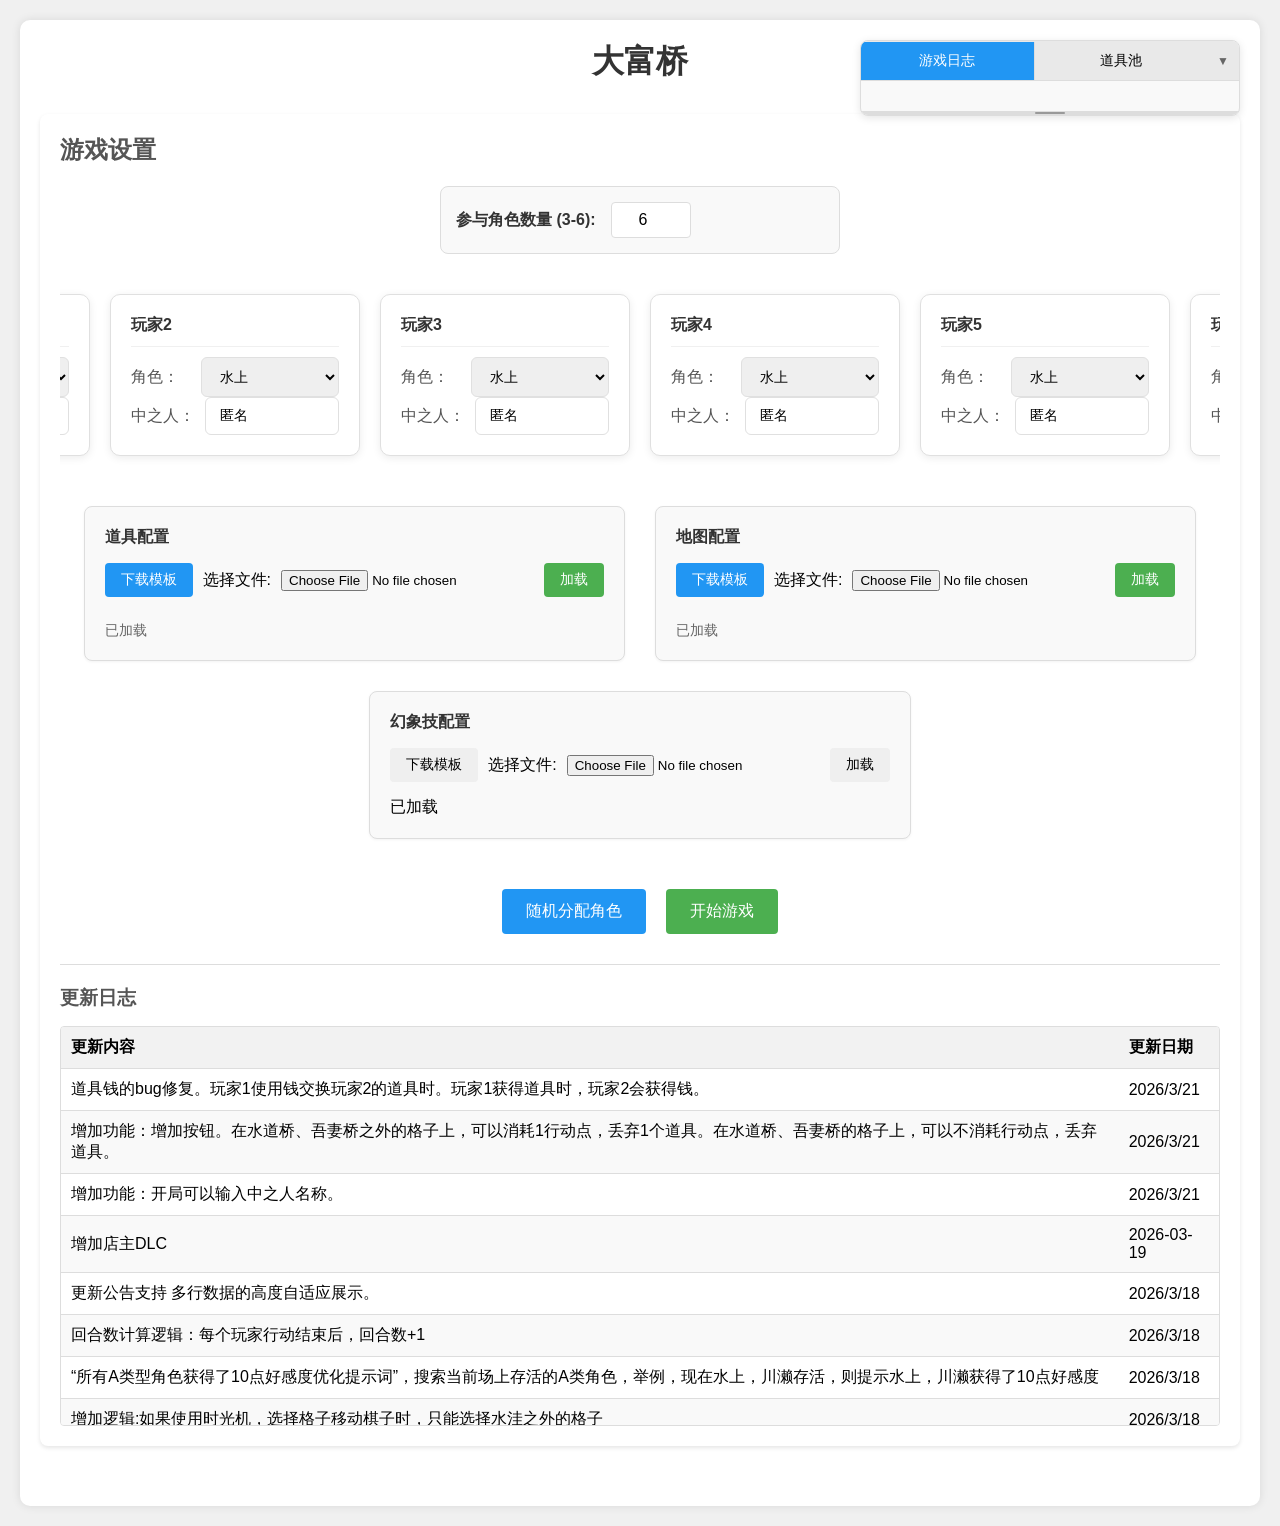
==== commit 19edb915: "Merge branch 'master' into bookkeeper" ====
--- a/index.html
+++ b/index.html
@@ -34,8 +34,8 @@
         <div class="game-setup">
             <h2>游戏设置</h2>
             <div class="player-count-setup">
-                <label>参与角色数量 (3-5):</label>
-                <input type="number" id="player-count" min="3" max="5" value="5">
+                <label>参与角色数量 (3-6):</label>
+                <input type="number" id="player-count" min="3" max="6" value="6">
             </div>
             <div class="player-setup">
                 <div class="player-input">
@@ -48,6 +48,7 @@
                             <option value="花泽">花泽</option>
                             <option value="博士">博士</option>
                             <option value="薰">薰</option>
+                            <option value="店主">店主</option>
                         </select>
                     </div>
                     <div class="input-group">
@@ -65,6 +66,7 @@
                             <option value="花泽">花泽</option>
                             <option value="博士">博士</option>
                             <option value="薰">薰</option>
+                            <option value="店主">店主</option>
                         </select>
                     </div>
                     <div class="input-group">
@@ -82,6 +84,7 @@
                             <option value="花泽">花泽</option>
                             <option value="博士">博士</option>
                             <option value="薰">薰</option>
+                            <option value="店主">店主</option>
                         </select>
                     </div>
                     <div class="input-group">
@@ -99,6 +102,7 @@
                             <option value="花泽">花泽</option>
                             <option value="博士">博士</option>
                             <option value="薰">薰</option>
+                            <option value="店主">店主</option>
                         </select>
                     </div>
                     <div class="input-group">
@@ -116,11 +120,30 @@
                             <option value="花泽">花泽</option>
                             <option value="博士">博士</option>
                             <option value="薰">薰</option>
+                            <option value="店主">店主</option>
                         </select>
                     </div>
                     <div class="input-group">
                         <label>中之人：</label>
                         <input type="text" id="player5-name" value="匿名">
+                    </div>
+                </div>
+                <div class="player-input" style="display: none;">
+                    <h4>玩家6</h4>
+                    <div class="input-group">
+                        <label>角色：</label>
+                        <select id="player6-role">
+                            <option value="水上">水上</option>
+                            <option value="川濑">川濑</option>
+                            <option value="花泽">花泽</option>
+                            <option value="博士">博士</option>
+                            <option value="薰">薰</option>
+                            <option value="店主">店主</option>
+                        </select>
+                    </div>
+                    <div class="input-group">
+                        <label>中之人：</label>
+                        <input type="text" id="player6-name" value="匿名">
                     </div>
                 </div>
             </div>
@@ -145,6 +168,16 @@
                             <button id="load-map">加载</button>
                         </div>
                         <div id="map-load-status">准备中</div>
+                    </div>
+                    <div class="file-upload">
+                        <h4>幻象技配置</h4>
+                        <div class="file-actions">
+                            <button id="download-fantasy-skill-template">下载模板</button>
+                            <label for="fantasy-skill-csv">选择文件:</label>
+                            <input type="file" id="fantasy-skill-csv" accept=".csv">
+                            <button id="load-fantasy-skills">加载</button>
+                        </div>
+                        <div id="fantasy-skill-load-status">准备中</div>
                     </div>
                 </div>
                 <div class="button-section">
@@ -249,6 +282,19 @@
                             <div id="player5-items" class="items-list"></div>
                         </div>
                     </div>
+                    <div class="player player6" style="display: none;">
+                        <div class="player-badge">6</div>
+                        <h3>玩家6 <span class="player-name-display" id="player6-name-display">(匿名)</span></h3>
+                        <p>角色: <span id="player6-role-display">水上</span></p>
+                        <p>行动点: <span id="player6-action">3</span></p>
+                        <p>手牌: <span id="player6-cards">0</span></p>
+                        <p>好感度: <span id="player6-favor">0</span></p>
+                        <p>状态: <span id="player6-status">存活</span></p>
+                        <div class="items-container">
+                            <p>道具:</p>
+                            <div id="player6-items" class="items-list"></div>
+                        </div>
+                    </div>
                 </div>
             </div>
             
@@ -261,6 +307,7 @@
                     <div class="week-count">周目数: <span id="week-count">1</span></div>
                     <div class="puddle-count">水洼数: <span id="puddle-count">0</span></div>
                 </div>
+                <button id="action-start" class="game-btn btn-action-start">行动前置</button>
                 <button id="roll-dice" class="game-btn btn-roll">掷骰子 (消耗1行动点)</button>
                 <button id="draw-card" class="game-btn btn-draw">抽牌 (消耗1行动点)</button>
                 <button id="drop-item" class="game-btn btn-drop">丢牌</button>
--- a/styles.css
+++ b/styles.css
@@ -567,6 +567,46 @@
     opacity: 0.6;
 }
 
+/* 幻象技样式 */
+.fantasy-skills-container {
+    margin-top: 10px;
+    border-top: 1px solid #eee;
+    padding-top: 10px;
+}
+
+.fantasy-skills-container p {
+    margin-bottom: 5px;
+    font-weight: bold;
+}
+
+.fantasy-skills-list {
+    display: flex;
+    flex-wrap: wrap;
+    gap: 5px;
+    margin-top: 5px;
+}
+
+.fantasy-skill {
+    padding: 5px 10px;
+    background-color: #f3e5f5;
+    border: 1px solid #ce93d8;
+    border-radius: 4px;
+    font-size: 12px;
+    transition: background-color 0.3s ease;
+}
+
+.fantasy-skill:hover {
+    background-color: #e1bee7;
+    border-color: #ba68c8;
+}
+
+.fantasy-skill.used {
+    background-color: #e0e0e0;
+    border-color: #bdbdbd;
+    cursor: not-allowed;
+    opacity: 0.6;
+}
+
 /* 道具池样式 */
 .item-pool-item {
     padding: 8px;
@@ -1019,6 +1059,21 @@
     background-color: #f0f0f0;
     color: black;
     border: 1px solid #ddd;
+}
+
+.btn-fantasy-skill {
+    background-color: #9c27b0;
+    color: white;
+}
+
+.btn-export {
+    background-color: #4CAF50;
+    color: white;
+}
+
+.btn-action-start {
+    background-color: #4CAF50;
+    color: white;
 }
 
 /* 按钮悬停效果 */
@@ -1557,4 +1612,897 @@
 }
 .university-dialog .ok-button:hover {
     background-color: #45a049;
+}
+
+/* 帕诺拉马岛对话框样式 */
+.exchange-items-dialog {
+    position: fixed;
+    top: 0;
+    left: 0;
+    width: 100%;
+    height: 100%;
+    background-color: rgba(0, 0, 0, 0.5);
+    display: flex;
+    justify-content: center;
+    align-items: center;
+    z-index: 10000;
+}
+.exchange-items-dialog-content {
+    background-color: white;
+    padding: 20px;
+    border-radius: 5px;
+    width: 80%;
+    max-width: 800px;
+    max-height: 80%;
+    overflow-y: auto;
+}
+.exchange-items-dialog-content h3 {
+    margin-top: 0;
+    color: #333;
+}
+.exchange-step-indicator {
+    font-size: 16px;
+    font-weight: bold;
+    color: #2196F3;
+    margin-bottom: 15px;
+    padding: 10px;
+    background-color: #e3f2fd;
+    border-radius: 5px;
+}
+.exchange-players-list {
+    display: flex;
+    flex-direction: column;
+    gap: 10px;
+    margin-bottom: 20px;
+}
+.exchange-player-option {
+    padding: 15px;
+    border: 2px solid #ddd;
+    border-radius: 8px;
+    cursor: pointer;
+    transition: all 0.3s ease;
+}
+.exchange-player-option:hover {
+    border-color: #2196F3;
+    background-color: #f5f5f5;
+}
+.player-info-header {
+    font-weight: bold;
+    font-size: 16px;
+    margin-bottom: 5px;
+}
+.player-info-detail {
+    font-size: 14px;
+    color: #666;
+    margin-bottom: 8px;
+}
+.player-items-preview {
+    display: flex;
+    flex-wrap: wrap;
+    gap: 5px;
+}
+.item-tag {
+    padding: 3px 8px;
+    background-color: #e0e0e0;
+    border-radius: 3px;
+    font-size: 12px;
+}
+.no-items-text {
+    color: #999;
+    font-style: italic;
+    font-size: 14px;
+}
+.exchange-max-count {
+    font-size: 14px;
+    font-weight: bold;
+    color: #ff9800;
+    margin-bottom: 15px;
+    padding: 8px;
+    background-color: #fff3e0;
+    border-radius: 5px;
+}
+.exchange-items-container {
+    display: flex;
+    gap: 20px;
+    margin-bottom: 15px;
+}
+.exchange-player-column {
+    flex: 1;
+    border: 1px solid #ddd;
+    border-radius: 8px;
+    padding: 10px;
+}
+.exchange-player-column h4 {
+    margin: 0 0 10px 0;
+    padding-bottom: 8px;
+    border-bottom: 1px solid #eee;
+    color: #333;
+}
+.exchange-items-list {
+    display: flex;
+    flex-direction: column;
+    gap: 8px;
+}
+.exchange-item {
+    padding: 10px;
+    border: 1px solid #ddd;
+    border-radius: 5px;
+    cursor: pointer;
+    transition: all 0.2s ease;
+}
+.exchange-item:hover {
+    background-color: #f5f5f5;
+    border-color: #bbb;
+}
+.exchange-item.selected {
+    background-color: #e3f2fd;
+    border-color: #2196F3;
+    border-width: 2px;
+}
+.exchange-item .item-name {
+    font-weight: bold;
+    display: block;
+    margin-bottom: 3px;
+}
+.exchange-item .item-desc {
+    font-size: 12px;
+    color: #666;
+}
+.exchange-selection-status {
+    display: flex;
+    justify-content: space-around;
+    padding: 10px;
+    background-color: #f9f9f9;
+    border-radius: 5px;
+    margin-bottom: 15px;
+}
+.exchange-selection-status div {
+    font-size: 14px;
+}
+.exchange-selection-status span {
+    font-weight: bold;
+    color: #2196F3;
+}
+.exchange-buttons {
+    display: flex;
+    gap: 10px;
+    justify-content: center;
+    margin-top: 20px;
+}
+.exchange-buttons .confirm-button,
+.exchange-buttons .cancel-button {
+    padding: 10px 20px;
+    border: none;
+    border-radius: 5px;
+    cursor: pointer;
+    font-size: 14px;
+}
+.exchange-buttons .confirm-button {
+    background-color: #4CAF50;
+    color: white;
+}
+.exchange-buttons .confirm-button:disabled {
+    background-color: #cccccc;
+    cursor: not-allowed;
+}
+.exchange-buttons .cancel-button {
+    background-color: #ccc;
+    color: #333;
+}
+
+/* 电光艇对话框样式 */
+.lightning-boat-dialog {
+    position: fixed;
+    top: 0;
+    left: 0;
+    width: 100%;
+    height: 100%;
+    background-color: rgba(0, 0, 0, 0.5);
+    display: flex;
+    justify-content: center;
+    align-items: center;
+    z-index: 10000;
+}
+.lightning-boat-dialog-content {
+    background-color: white;
+    padding: 30px;
+    border-radius: 10px;
+    width: 90%;
+    max-width: 400px;
+    text-align: center;
+    box-shadow: 0 0 20px rgba(0, 0, 0, 0.3);
+}
+.lightning-boat-dialog-content h3 {
+    margin-top: 0;
+    color: #333;
+    margin-bottom: 20px;
+}
+.lightning-boat-content {
+    margin-bottom: 30px;
+}
+.lightning-boat-step {
+    font-size: 16px;
+    margin-bottom: 15px;
+    color: #555;
+}
+.lightning-boat-select {
+    width: 100%;
+    padding: 10px;
+    font-size: 16px;
+    border: 1px solid #ddd;
+    border-radius: 5px;
+    margin-bottom: 20px;
+    text-align: center;
+}
+.lightning-boat-info {
+    background-color: #f0f8ff;
+    padding: 15px;
+    border-radius: 5px;
+    margin-top: 15px;
+    font-size: 16px;
+    color: #2196F3;
+}
+.lightning-boat-info .steps-value,
+.lightning-boat-info .total-steps {
+    font-weight: bold;
+    font-size: 18px;
+}
+.lightning-boat-buttons {
+    display: flex;
+    gap: 10px;
+    justify-content: center;
+    margin-top: 20px;
+}
+.lightning-boat-buttons .confirm-button,
+.lightning-boat-buttons .cancel-button {
+    padding: 10px 20px;
+    border: none;
+    border-radius: 5px;
+    cursor: pointer;
+    font-size: 14px;
+}
+.lightning-boat-buttons .confirm-button {
+    background-color: #4CAF50;
+    color: white;
+}
+.lightning-boat-buttons .cancel-button {
+    background-color: #ccc;
+    color: #333;
+}
+
+/* 店主幻象技选择弹窗样式 */
+.shop-owner-fantasy-skill-dialog {
+    position: fixed;
+    top: 0;
+    left: 0;
+    width: 100%;
+    height: 100%;
+    background-color: rgba(0, 0, 0, 0.5);
+    display: flex;
+    justify-content: center;
+    align-items: center;
+    z-index: 100000;
+}
+.shop-owner-fantasy-skill-dialog-content {
+    background-color: white;
+    padding: 30px;
+    border-radius: 10px;
+    width: 90%;
+    max-width: 500px;
+    max-height: 80vh;
+    overflow-y: auto;
+}
+.shop-owner-fantasy-skill-dialog-content h3 {
+    margin-top: 0;
+    color: #333;
+    margin-bottom: 20px;
+    text-align: center;
+}
+.fantasy-skill-list {
+    display: flex;
+    flex-direction: column;
+    gap: 10px;
+    margin-bottom: 20px;
+}
+.fantasy-skill-item {
+    padding: 15px;
+    border: 2px solid #ddd;
+    border-radius: 8px;
+    cursor: pointer;
+    transition: all 0.3s ease;
+}
+.fantasy-skill-item:hover {
+    border-color: #9c27b0;
+    background-color: #f3e5f5;
+}
+.fantasy-skill-item.used {
+    background-color: #e0e0e0;
+    border-color: #bdbdbd;
+    cursor: not-allowed;
+    opacity: 0.6;
+}
+.fantasy-skill-item .skill-name {
+    font-weight: bold;
+    font-size: 16px;
+    color: #333;
+    margin-bottom: 5px;
+}
+.fantasy-skill-item .skill-desc {
+    font-size: 14px;
+    color: #666;
+}
+.fantasy-skill-buttons {
+    display: flex;
+    justify-content: center;
+    margin-top: 20px;
+}
+.fantasy-skill-buttons .cancel-button {
+    padding: 10px 20px;
+    background-color: #ccc;
+    color: #333;
+    border: none;
+    border-radius: 5px;
+    cursor: pointer;
+    font-size: 16px;
+}
+.fantasy-skill-buttons .cancel-button:hover {
+    background-color: #999;
+}
+
+/* 选择玩家对话框样式（河童幻象技） */
+.select-player-dialog {
+    position: fixed;
+    top: 0;
+    left: 0;
+    width: 100%;
+    height: 100%;
+    background-color: rgba(0, 0, 0, 0.5);
+    display: flex;
+    justify-content: center;
+    align-items: center;
+    z-index: 10000;
+}
+.select-player-dialog-content {
+    background-color: white;
+    padding: 20px;
+    border-radius: 5px;
+    width: 95%;
+    max-width: 1000px;
+    max-height: 80%;
+    overflow-y: auto;
+}
+
+/* 玩家道具选择对话框样式 */
+.player-dialog {
+    position: fixed;
+    top: 0;
+    left: 0;
+    width: 100%;
+    height: 100%;
+    background-color: rgba(0, 0, 0, 0.5);
+    display: flex;
+    justify-content: center;
+    align-items: center;
+    z-index: 10000;
+}
+.player-dialog-content {
+    background-color: white;
+    padding: 20px;
+    border-radius: 5px;
+    width: 80%;
+    max-width: 600px;
+    max-height: 80%;
+    overflow-y: auto;
+}
+.player-dialog .player-options {
+    display: flex;
+    flex-direction: column;
+    gap: 10px;
+    margin-bottom: 20px;
+}
+.player-dialog .player-item {
+    padding: 10px;
+    border: 1px solid #ddd;
+    border-radius: 5px;
+    cursor: pointer;
+    transition: background-color 0.3s ease;
+}
+.player-dialog .player-item:hover {
+    background-color: #f0f0f0;
+}
+.select-player-dialog-content h3 {
+    margin-top: 0;
+    color: #333;
+    margin-bottom: 20px;
+    text-align: center;
+}
+.select-player-dialog .confirm-button {
+    margin-top: 10px;
+    margin-right: 10px;
+    padding: 10px;
+    background-color: #4CAF50;
+    color: white;
+    border: none;
+    border-radius: 5px;
+    cursor: pointer;
+}
+.select-player-dialog .confirm-button:disabled {
+    background-color: #cccccc;
+    cursor: not-allowed;
+}
+.select-player-dialog .cancel-button {
+    margin-top: 20px;
+    padding: 10px;
+    background-color: #ccc;
+    border: none;
+    border-radius: 5px;
+    cursor: pointer;
+}
+.select-player-dialog .player-list {
+    display: flex;
+    flex-wrap: wrap;
+    gap: 15px;
+    max-height: 400px;
+    overflow-y: auto;
+    margin-bottom: 20px;
+}
+.select-player-dialog .player-option {
+    padding: 15px;
+    background-color: #f9f9f9;
+    border-radius: 8px;
+    border: 1px solid #ddd;
+    transition: background-color 0.3s ease;
+    position: relative;
+    display: flex;
+    flex-direction: column;
+    font-size: 12px;
+    flex: 1 1 200px;
+    min-width: 200px;
+    margin: 0;
+}
+.select-player-dialog .player-option:hover {
+    background-color: #f0f0f0;
+}
+.select-player-dialog .player-option.selected {
+    background-color: #e3f2fd;
+    border-color: #2196F3;
+}
+.select-player-dialog .player-badge {
+    position: absolute;
+    top: 0;
+    right: 0;
+    background-color: #2196F3;
+    color: white;
+    width: 24px;
+    height: 24px;
+    border-radius: 0 8px 0 8px;
+    display: flex;
+    align-items: center;
+    justify-content: center;
+    font-weight: bold;
+    font-size: 14px;
+}
+.select-player-dialog .player-option h3 {
+    margin-bottom: 10px;
+    color: #333;
+    display: flex;
+    align-items: center;
+    gap: 8px;
+    font-size: 14px;
+    text-align: left;
+}
+.select-player-dialog .player-name-display {
+    font-size: 12px;
+    font-weight: normal;
+    color: #666;
+    font-style: italic;
+}
+.select-player-dialog .player-option p {
+    margin-bottom: 5px;
+    font-size: 14px;
+}
+.select-player-dialog .items-container {
+    margin-top: 10px;
+    border-top: 1px solid #eee;
+    padding-top: 10px;
+}
+.select-player-dialog .items-container p {
+    margin-bottom: 5px;
+    font-weight: bold;
+}
+.select-player-dialog .items-list {
+    display: flex;
+    flex-wrap: wrap;
+    gap: 5px;
+    margin-top: 5px;
+}
+.select-player-dialog .item {
+    padding: 2px 5px;
+    background-color: #f0f0f0;
+    border: 1px solid #ddd;
+    border-radius: 4px;
+    font-size: 10px;
+}
+.select-player-dialog .no-items {
+    color: #999;
+    font-style: italic;
+}
+
+/* 汽车道具对话框样式 */
+.car-dialog {
+    position: fixed;
+    top: 0;
+    left: 0;
+    width: 100%;
+    height: 100%;
+    background-color: rgba(0, 0, 0, 0.5);
+    display: flex;
+    justify-content: center;
+    align-items: center;
+    z-index: 10000;
+}
+.car-dialog .dialog-content {
+    background-color: white;
+    padding: 20px;
+    border-radius: 5px;
+    width: 80%;
+    max-width: 400px;
+    text-align: center;
+}
+.car-dialog button {
+    margin: 10px;
+    padding: 8px 16px;
+    font-size: 14px;
+    font-weight: normal;
+    border: none;
+    border-radius: 4px;
+    cursor: pointer;
+    min-width: 80px;
+}
+.car-dialog .roll-dice-button,
+.car-dialog .confirm-button {
+    background-color: #4CAF50;
+    color: white;
+}
+.car-dialog .roll-dice-button:hover,
+.car-dialog .confirm-button:hover {
+    background-color: #45a049;
+}
+.car-dialog .cancel-button {
+    background-color: #f44336;
+    color: white;
+}
+.car-dialog .cancel-button:hover {
+    background-color: #da190b;
+}
+
+/* 眼镜道具对话框样式 */
+.glasses-dialog {
+    position: fixed;
+    top: 0;
+    left: 0;
+    width: 100%;
+    height: 100%;
+    background-color: rgba(0, 0, 0, 0.5);
+    display: flex;
+    justify-content: center;
+    align-items: center;
+    z-index: 10000;
+}
+.glasses-dialog .dialog-content {
+    background-color: white;
+    padding: 20px;
+    border-radius: 5px;
+    width: 80%;
+    max-width: 500px;
+    max-height: 80vh;
+    overflow-y: auto;
+}
+.glasses-dialog .players-list {
+    margin-top: 20px;
+}
+.glasses-dialog .player-item {
+    border: 1px solid #ddd;
+    border-radius: 5px;
+    padding: 10px;
+    margin-bottom: 10px;
+}
+.glasses-dialog .player-info {
+    margin-bottom: 10px;
+}
+.glasses-dialog .total-result {
+    font-size: 16px;
+    background-color: #f9f9f9;
+}
+.glasses-dialog button {
+    margin: 5px;
+    padding: 8px 16px;
+    font-size: 14px;
+    font-weight: normal;
+    border: none;
+    border-radius: 4px;
+    cursor: pointer;
+    min-width: 120px;
+}
+.glasses-dialog .roll-dice-button {
+    background-color: #4CAF50;
+    color: white;
+}
+.glasses-dialog .roll-dice-button:hover {
+    background-color: #45a049;
+}
+.glasses-dialog .close-button {
+    background-color: #2196F3;
+    color: white;
+}
+.glasses-dialog .close-button:hover {
+    background-color: #0b7dda;
+}
+.glasses-dialog .roll-dice-button:disabled {
+    background-color: #cccccc;
+    cursor: not-allowed;
+}
+
+/* 目标选择对话框样式 */
+.target-dialog {
+    position: fixed;
+    top: 0;
+    left: 0;
+    width: 100%;
+    height: 100%;
+    background-color: rgba(0, 0, 0, 0.5);
+    display: flex;
+    justify-content: center;
+    align-items: center;
+    z-index: 10000;
+}
+.target-dialog-content {
+    background-color: white;
+    padding: 20px;
+    border-radius: 5px;
+    width: 80%;
+    max-width: 600px;
+    max-height: 80%;
+    overflow-y: auto;
+}
+.target-dialog .cancel-target {
+    margin-top: 20px;
+    padding: 10px;
+    background-color: #ccc;
+    border: none;
+    border-radius: 5px;
+    cursor: pointer;
+}
+.target-item {
+    padding: 10px;
+    border: 1px solid #ccc;
+    margin: 5px 0;
+    cursor: pointer;
+}
+.target-item:hover {
+    background-color: #f0f0f0;
+}
+
+/* 交换道具对话框样式 */
+.exchange-dialog {
+    position: fixed;
+    top: 0;
+    left: 0;
+    width: 100%;
+    height: 100%;
+    background-color: rgba(0, 0, 0, 0.5);
+    display: flex;
+    justify-content: center;
+    align-items: center;
+    z-index: 10000;
+}
+.exchange-dialog-content {
+    background-color: white;
+    padding: 20px;
+    border-radius: 5px;
+    width: 80%;
+    max-width: 600px;
+    max-height: 80%;
+    overflow-y: auto;
+}
+.exchange-dialog .exchange-options {
+    display: flex;
+    flex-direction: column;
+    gap: 10px;
+    margin-bottom: 20px;
+}
+.exchange-dialog .exchange-option {
+    padding: 10px;
+    border: 1px solid #ddd;
+    border-radius: 5px;
+    cursor: pointer;
+    transition: background-color 0.3s ease;
+}
+.exchange-dialog .exchange-option:hover {
+    background-color: #f0f0f0;
+}
+
+/* 夺取道具对话框样式（大蛇丸幻象技） */
+.steal-dialog {
+    position: fixed;
+    top: 0;
+    left: 0;
+    width: 100%;
+    height: 100%;
+    background-color: rgba(0, 0, 0, 0.5);
+    display: flex;
+    justify-content: center;
+    align-items: center;
+    z-index: 10000;
+}
+.steal-dialog-content {
+    background-color: white;
+    padding: 20px;
+    border-radius: 5px;
+    width: 80%;
+    max-width: 600px;
+    max-height: 80%;
+    overflow-y: auto;
+}
+.steal-dialog .steal-item {
+    padding: 8px;
+    margin: 5px 0;
+    border: 1px solid #ddd;
+    border-radius: 3px;
+    cursor: pointer;
+}
+.steal-dialog .steal-item:hover {
+    background-color: #f0f0f0;
+}
+.steal-dialog .steal-item.selected {
+    background-color: #e3f2fd;
+    border-color: #2196F3;
+}
+.steal-dialog .no-items {
+    padding: 8px;
+    margin: 5px 0;
+    color: #999;
+    font-style: italic;
+}
+.steal-dialog .selected-count {
+    margin-top: 15px;
+    font-weight: bold;
+}
+
+/* 丢弃道具对话框样式（晴彦幻象技） */
+.drop-dialog {
+    position: fixed;
+    top: 0;
+    left: 0;
+    width: 100%;
+    height: 100%;
+    background-color: rgba(0, 0, 0, 0.5);
+    display: flex;
+    justify-content: center;
+    align-items: center;
+    z-index: 10000;
+}
+.drop-dialog-content {
+    background-color: white;
+    padding: 20px;
+    border-radius: 5px;
+    width: 80%;
+    max-width: 600px;
+    max-height: 80%;
+    overflow-y: auto;
+}
+
+/* 统一对话框按钮样式 */
+.dialog-button {
+    padding: 10px 20px;
+    border: none;
+    border-radius: 5px;
+    cursor: pointer;
+    font-size: 14px;
+    transition: background-color 0.3s ease;
+    margin: 5px;
+}
+
+.dialog-button.confirm {
+    background-color: #4CAF50;
+    color: white;
+}
+
+.dialog-button.confirm:hover {
+    background-color: #45a049;
+}
+
+.dialog-button.confirm:disabled {
+    background-color: #cccccc;
+    cursor: not-allowed;
+}
+
+.dialog-button.cancel {
+    background-color: #ccc;
+    color: #333;
+}
+
+.dialog-button.cancel:hover {
+    background-color: #999;
+}
+
+.dialog-button.close {
+    background-color: #2196F3;
+    color: white;
+}
+
+.dialog-button.close:hover {
+    background-color: #0b7dda;
+}
+
+.dialog-button.danger {
+    background-color: #f44336;
+    color: white;
+}
+
+.dialog-button.danger:hover {
+    background-color: #da190b;
+}
+
+/* 兼容旧的按钮类名 */
+.confirm-button {
+    padding: 10px 20px;
+    border: none;
+    border-radius: 5px;
+    cursor: pointer;
+    font-size: 14px;
+    transition: background-color 0.3s ease;
+    margin: 5px;
+    background-color: #4CAF50;
+    color: white;
+}
+
+.confirm-button:hover {
+    background-color: #45a049;
+}
+
+.confirm-button:disabled {
+    background-color: #cccccc;
+    cursor: not-allowed;
+}
+
+.cancel-button {
+    padding: 10px 20px;
+    border: none;
+    border-radius: 5px;
+    cursor: pointer;
+    font-size: 14px;
+    transition: background-color 0.3s ease;
+    margin: 5px;
+    background-color: #ccc;
+    color: #333;
+}
+
+.cancel-button:hover {
+    background-color: #999;
+}
+
+.drop-dialog .drop-item {
+    padding: 8px;
+    margin: 5px 0;
+    border: 1px solid #ddd;
+    border-radius: 3px;
+    cursor: pointer;
+}
+.drop-dialog .drop-item:hover {
+    background-color: #f0f0f0;
+}
+.drop-dialog .drop-item.selected {
+    background-color: #e3f2fd;
+    border-color: #2196F3;
+}
+.drop-dialog .no-items {
+    padding: 8px;
+    margin: 5px 0;
+    color: #999;
+    font-style: italic;
+}
+.drop-dialog .selected-count {
+    margin-top: 15px;
+    font-weight: bold;
 }
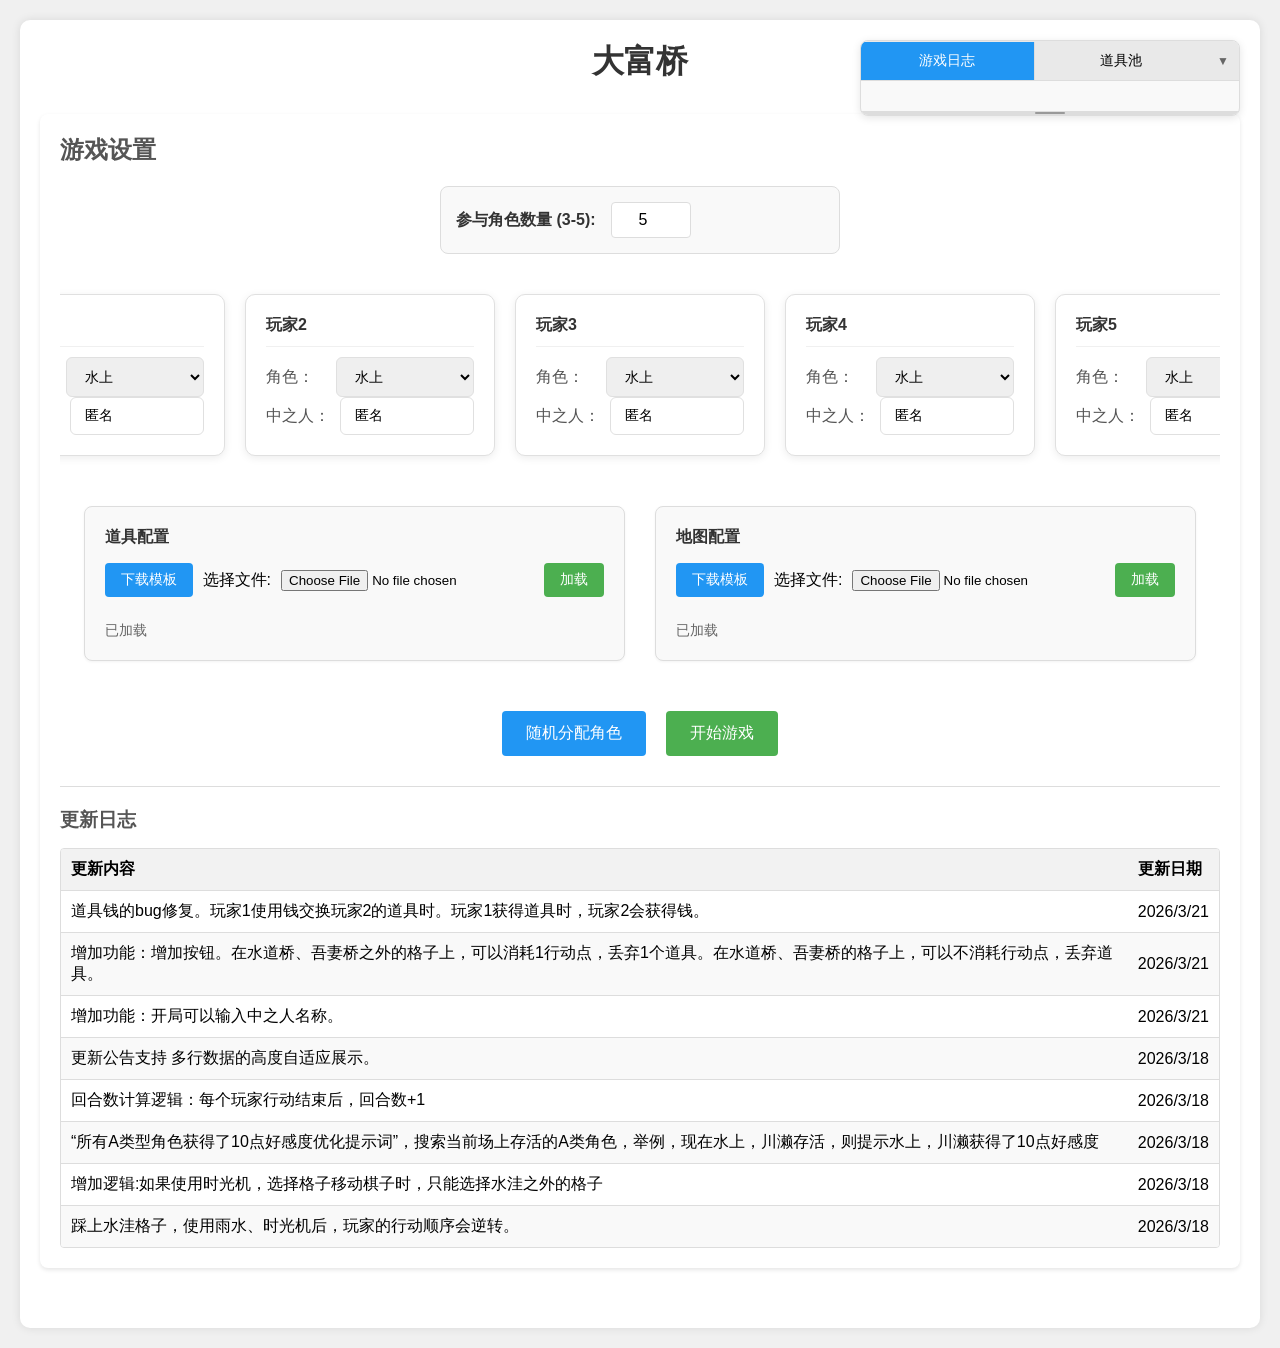
==== commit 673bb1ca: "Merge branch 'master' of https://github.com/NRbene/Hashihime" ====
--- a/index.html
+++ b/index.html
@@ -34,8 +34,8 @@
         <div class="game-setup">
             <h2>游戏设置</h2>
             <div class="player-count-setup">
-                <label>参与角色数量 (3-6):</label>
-                <input type="number" id="player-count" min="3" max="6" value="6">
+                <label>参与角色数量 (3-5):</label>
+                <input type="number" id="player-count" min="3" max="5" value="5">
             </div>
             <div class="player-setup">
                 <div class="player-input">
@@ -48,7 +48,6 @@
                             <option value="花泽">花泽</option>
                             <option value="博士">博士</option>
                             <option value="薰">薰</option>
-                            <option value="店主">店主</option>
                         </select>
                     </div>
                     <div class="input-group">
@@ -66,7 +65,6 @@
                             <option value="花泽">花泽</option>
                             <option value="博士">博士</option>
                             <option value="薰">薰</option>
-                            <option value="店主">店主</option>
                         </select>
                     </div>
                     <div class="input-group">
@@ -84,7 +82,6 @@
                             <option value="花泽">花泽</option>
                             <option value="博士">博士</option>
                             <option value="薰">薰</option>
-                            <option value="店主">店主</option>
                         </select>
                     </div>
                     <div class="input-group">
@@ -102,7 +99,6 @@
                             <option value="花泽">花泽</option>
                             <option value="博士">博士</option>
                             <option value="薰">薰</option>
-                            <option value="店主">店主</option>
                         </select>
                     </div>
                     <div class="input-group">
@@ -120,30 +116,11 @@
                             <option value="花泽">花泽</option>
                             <option value="博士">博士</option>
                             <option value="薰">薰</option>
-                            <option value="店主">店主</option>
                         </select>
                     </div>
                     <div class="input-group">
                         <label>中之人：</label>
                         <input type="text" id="player5-name" value="匿名">
-                    </div>
-                </div>
-                <div class="player-input" style="display: none;">
-                    <h4>玩家6</h4>
-                    <div class="input-group">
-                        <label>角色：</label>
-                        <select id="player6-role">
-                            <option value="水上">水上</option>
-                            <option value="川濑">川濑</option>
-                            <option value="花泽">花泽</option>
-                            <option value="博士">博士</option>
-                            <option value="薰">薰</option>
-                            <option value="店主">店主</option>
-                        </select>
-                    </div>
-                    <div class="input-group">
-                        <label>中之人：</label>
-                        <input type="text" id="player6-name" value="匿名">
                     </div>
                 </div>
             </div>
@@ -168,16 +145,6 @@
                             <button id="load-map">加载</button>
                         </div>
                         <div id="map-load-status">准备中</div>
-                    </div>
-                    <div class="file-upload">
-                        <h4>幻象技配置</h4>
-                        <div class="file-actions">
-                            <button id="download-fantasy-skill-template">下载模板</button>
-                            <label for="fantasy-skill-csv">选择文件:</label>
-                            <input type="file" id="fantasy-skill-csv" accept=".csv">
-                            <button id="load-fantasy-skills">加载</button>
-                        </div>
-                        <div id="fantasy-skill-load-status">准备中</div>
                     </div>
                 </div>
                 <div class="button-section">
@@ -282,19 +249,6 @@
                             <div id="player5-items" class="items-list"></div>
                         </div>
                     </div>
-                    <div class="player player6" style="display: none;">
-                        <div class="player-badge">6</div>
-                        <h3>玩家6 <span class="player-name-display" id="player6-name-display">(匿名)</span></h3>
-                        <p>角色: <span id="player6-role-display">水上</span></p>
-                        <p>行动点: <span id="player6-action">3</span></p>
-                        <p>手牌: <span id="player6-cards">0</span></p>
-                        <p>好感度: <span id="player6-favor">0</span></p>
-                        <p>状态: <span id="player6-status">存活</span></p>
-                        <div class="items-container">
-                            <p>道具:</p>
-                            <div id="player6-items" class="items-list"></div>
-                        </div>
-                    </div>
                 </div>
             </div>
             
@@ -307,7 +261,6 @@
                     <div class="week-count">周目数: <span id="week-count">1</span></div>
                     <div class="puddle-count">水洼数: <span id="puddle-count">0</span></div>
                 </div>
-                <button id="action-start" class="game-btn btn-action-start">行动前置</button>
                 <button id="roll-dice" class="game-btn btn-roll">掷骰子 (消耗1行动点)</button>
                 <button id="draw-card" class="game-btn btn-draw">抽牌 (消耗1行动点)</button>
                 <button id="drop-item" class="game-btn btn-drop">丢牌</button>
--- a/styles.css
+++ b/styles.css
@@ -567,46 +567,6 @@
     opacity: 0.6;
 }
 
-/* 幻象技样式 */
-.fantasy-skills-container {
-    margin-top: 10px;
-    border-top: 1px solid #eee;
-    padding-top: 10px;
-}
-
-.fantasy-skills-container p {
-    margin-bottom: 5px;
-    font-weight: bold;
-}
-
-.fantasy-skills-list {
-    display: flex;
-    flex-wrap: wrap;
-    gap: 5px;
-    margin-top: 5px;
-}
-
-.fantasy-skill {
-    padding: 5px 10px;
-    background-color: #f3e5f5;
-    border: 1px solid #ce93d8;
-    border-radius: 4px;
-    font-size: 12px;
-    transition: background-color 0.3s ease;
-}
-
-.fantasy-skill:hover {
-    background-color: #e1bee7;
-    border-color: #ba68c8;
-}
-
-.fantasy-skill.used {
-    background-color: #e0e0e0;
-    border-color: #bdbdbd;
-    cursor: not-allowed;
-    opacity: 0.6;
-}
-
 /* 道具池样式 */
 .item-pool-item {
     padding: 8px;
@@ -1059,21 +1019,6 @@
     background-color: #f0f0f0;
     color: black;
     border: 1px solid #ddd;
-}
-
-.btn-fantasy-skill {
-    background-color: #9c27b0;
-    color: white;
-}
-
-.btn-export {
-    background-color: #4CAF50;
-    color: white;
-}
-
-.btn-action-start {
-    background-color: #4CAF50;
-    color: white;
 }
 
 /* 按钮悬停效果 */
@@ -1612,897 +1557,4 @@
 }
 .university-dialog .ok-button:hover {
     background-color: #45a049;
-}
-
-/* 帕诺拉马岛对话框样式 */
-.exchange-items-dialog {
-    position: fixed;
-    top: 0;
-    left: 0;
-    width: 100%;
-    height: 100%;
-    background-color: rgba(0, 0, 0, 0.5);
-    display: flex;
-    justify-content: center;
-    align-items: center;
-    z-index: 10000;
-}
-.exchange-items-dialog-content {
-    background-color: white;
-    padding: 20px;
-    border-radius: 5px;
-    width: 80%;
-    max-width: 800px;
-    max-height: 80%;
-    overflow-y: auto;
-}
-.exchange-items-dialog-content h3 {
-    margin-top: 0;
-    color: #333;
-}
-.exchange-step-indicator {
-    font-size: 16px;
-    font-weight: bold;
-    color: #2196F3;
-    margin-bottom: 15px;
-    padding: 10px;
-    background-color: #e3f2fd;
-    border-radius: 5px;
-}
-.exchange-players-list {
-    display: flex;
-    flex-direction: column;
-    gap: 10px;
-    margin-bottom: 20px;
-}
-.exchange-player-option {
-    padding: 15px;
-    border: 2px solid #ddd;
-    border-radius: 8px;
-    cursor: pointer;
-    transition: all 0.3s ease;
-}
-.exchange-player-option:hover {
-    border-color: #2196F3;
-    background-color: #f5f5f5;
-}
-.player-info-header {
-    font-weight: bold;
-    font-size: 16px;
-    margin-bottom: 5px;
-}
-.player-info-detail {
-    font-size: 14px;
-    color: #666;
-    margin-bottom: 8px;
-}
-.player-items-preview {
-    display: flex;
-    flex-wrap: wrap;
-    gap: 5px;
-}
-.item-tag {
-    padding: 3px 8px;
-    background-color: #e0e0e0;
-    border-radius: 3px;
-    font-size: 12px;
-}
-.no-items-text {
-    color: #999;
-    font-style: italic;
-    font-size: 14px;
-}
-.exchange-max-count {
-    font-size: 14px;
-    font-weight: bold;
-    color: #ff9800;
-    margin-bottom: 15px;
-    padding: 8px;
-    background-color: #fff3e0;
-    border-radius: 5px;
-}
-.exchange-items-container {
-    display: flex;
-    gap: 20px;
-    margin-bottom: 15px;
-}
-.exchange-player-column {
-    flex: 1;
-    border: 1px solid #ddd;
-    border-radius: 8px;
-    padding: 10px;
-}
-.exchange-player-column h4 {
-    margin: 0 0 10px 0;
-    padding-bottom: 8px;
-    border-bottom: 1px solid #eee;
-    color: #333;
-}
-.exchange-items-list {
-    display: flex;
-    flex-direction: column;
-    gap: 8px;
-}
-.exchange-item {
-    padding: 10px;
-    border: 1px solid #ddd;
-    border-radius: 5px;
-    cursor: pointer;
-    transition: all 0.2s ease;
-}
-.exchange-item:hover {
-    background-color: #f5f5f5;
-    border-color: #bbb;
-}
-.exchange-item.selected {
-    background-color: #e3f2fd;
-    border-color: #2196F3;
-    border-width: 2px;
-}
-.exchange-item .item-name {
-    font-weight: bold;
-    display: block;
-    margin-bottom: 3px;
-}
-.exchange-item .item-desc {
-    font-size: 12px;
-    color: #666;
-}
-.exchange-selection-status {
-    display: flex;
-    justify-content: space-around;
-    padding: 10px;
-    background-color: #f9f9f9;
-    border-radius: 5px;
-    margin-bottom: 15px;
-}
-.exchange-selection-status div {
-    font-size: 14px;
-}
-.exchange-selection-status span {
-    font-weight: bold;
-    color: #2196F3;
-}
-.exchange-buttons {
-    display: flex;
-    gap: 10px;
-    justify-content: center;
-    margin-top: 20px;
-}
-.exchange-buttons .confirm-button,
-.exchange-buttons .cancel-button {
-    padding: 10px 20px;
-    border: none;
-    border-radius: 5px;
-    cursor: pointer;
-    font-size: 14px;
-}
-.exchange-buttons .confirm-button {
-    background-color: #4CAF50;
-    color: white;
-}
-.exchange-buttons .confirm-button:disabled {
-    background-color: #cccccc;
-    cursor: not-allowed;
-}
-.exchange-buttons .cancel-button {
-    background-color: #ccc;
-    color: #333;
-}
-
-/* 电光艇对话框样式 */
-.lightning-boat-dialog {
-    position: fixed;
-    top: 0;
-    left: 0;
-    width: 100%;
-    height: 100%;
-    background-color: rgba(0, 0, 0, 0.5);
-    display: flex;
-    justify-content: center;
-    align-items: center;
-    z-index: 10000;
-}
-.lightning-boat-dialog-content {
-    background-color: white;
-    padding: 30px;
-    border-radius: 10px;
-    width: 90%;
-    max-width: 400px;
-    text-align: center;
-    box-shadow: 0 0 20px rgba(0, 0, 0, 0.3);
-}
-.lightning-boat-dialog-content h3 {
-    margin-top: 0;
-    color: #333;
-    margin-bottom: 20px;
-}
-.lightning-boat-content {
-    margin-bottom: 30px;
-}
-.lightning-boat-step {
-    font-size: 16px;
-    margin-bottom: 15px;
-    color: #555;
-}
-.lightning-boat-select {
-    width: 100%;
-    padding: 10px;
-    font-size: 16px;
-    border: 1px solid #ddd;
-    border-radius: 5px;
-    margin-bottom: 20px;
-    text-align: center;
-}
-.lightning-boat-info {
-    background-color: #f0f8ff;
-    padding: 15px;
-    border-radius: 5px;
-    margin-top: 15px;
-    font-size: 16px;
-    color: #2196F3;
-}
-.lightning-boat-info .steps-value,
-.lightning-boat-info .total-steps {
-    font-weight: bold;
-    font-size: 18px;
-}
-.lightning-boat-buttons {
-    display: flex;
-    gap: 10px;
-    justify-content: center;
-    margin-top: 20px;
-}
-.lightning-boat-buttons .confirm-button,
-.lightning-boat-buttons .cancel-button {
-    padding: 10px 20px;
-    border: none;
-    border-radius: 5px;
-    cursor: pointer;
-    font-size: 14px;
-}
-.lightning-boat-buttons .confirm-button {
-    background-color: #4CAF50;
-    color: white;
-}
-.lightning-boat-buttons .cancel-button {
-    background-color: #ccc;
-    color: #333;
-}
-
-/* 店主幻象技选择弹窗样式 */
-.shop-owner-fantasy-skill-dialog {
-    position: fixed;
-    top: 0;
-    left: 0;
-    width: 100%;
-    height: 100%;
-    background-color: rgba(0, 0, 0, 0.5);
-    display: flex;
-    justify-content: center;
-    align-items: center;
-    z-index: 100000;
-}
-.shop-owner-fantasy-skill-dialog-content {
-    background-color: white;
-    padding: 30px;
-    border-radius: 10px;
-    width: 90%;
-    max-width: 500px;
-    max-height: 80vh;
-    overflow-y: auto;
-}
-.shop-owner-fantasy-skill-dialog-content h3 {
-    margin-top: 0;
-    color: #333;
-    margin-bottom: 20px;
-    text-align: center;
-}
-.fantasy-skill-list {
-    display: flex;
-    flex-direction: column;
-    gap: 10px;
-    margin-bottom: 20px;
-}
-.fantasy-skill-item {
-    padding: 15px;
-    border: 2px solid #ddd;
-    border-radius: 8px;
-    cursor: pointer;
-    transition: all 0.3s ease;
-}
-.fantasy-skill-item:hover {
-    border-color: #9c27b0;
-    background-color: #f3e5f5;
-}
-.fantasy-skill-item.used {
-    background-color: #e0e0e0;
-    border-color: #bdbdbd;
-    cursor: not-allowed;
-    opacity: 0.6;
-}
-.fantasy-skill-item .skill-name {
-    font-weight: bold;
-    font-size: 16px;
-    color: #333;
-    margin-bottom: 5px;
-}
-.fantasy-skill-item .skill-desc {
-    font-size: 14px;
-    color: #666;
-}
-.fantasy-skill-buttons {
-    display: flex;
-    justify-content: center;
-    margin-top: 20px;
-}
-.fantasy-skill-buttons .cancel-button {
-    padding: 10px 20px;
-    background-color: #ccc;
-    color: #333;
-    border: none;
-    border-radius: 5px;
-    cursor: pointer;
-    font-size: 16px;
-}
-.fantasy-skill-buttons .cancel-button:hover {
-    background-color: #999;
-}
-
-/* 选择玩家对话框样式（河童幻象技） */
-.select-player-dialog {
-    position: fixed;
-    top: 0;
-    left: 0;
-    width: 100%;
-    height: 100%;
-    background-color: rgba(0, 0, 0, 0.5);
-    display: flex;
-    justify-content: center;
-    align-items: center;
-    z-index: 10000;
-}
-.select-player-dialog-content {
-    background-color: white;
-    padding: 20px;
-    border-radius: 5px;
-    width: 95%;
-    max-width: 1000px;
-    max-height: 80%;
-    overflow-y: auto;
-}
-
-/* 玩家道具选择对话框样式 */
-.player-dialog {
-    position: fixed;
-    top: 0;
-    left: 0;
-    width: 100%;
-    height: 100%;
-    background-color: rgba(0, 0, 0, 0.5);
-    display: flex;
-    justify-content: center;
-    align-items: center;
-    z-index: 10000;
-}
-.player-dialog-content {
-    background-color: white;
-    padding: 20px;
-    border-radius: 5px;
-    width: 80%;
-    max-width: 600px;
-    max-height: 80%;
-    overflow-y: auto;
-}
-.player-dialog .player-options {
-    display: flex;
-    flex-direction: column;
-    gap: 10px;
-    margin-bottom: 20px;
-}
-.player-dialog .player-item {
-    padding: 10px;
-    border: 1px solid #ddd;
-    border-radius: 5px;
-    cursor: pointer;
-    transition: background-color 0.3s ease;
-}
-.player-dialog .player-item:hover {
-    background-color: #f0f0f0;
-}
-.select-player-dialog-content h3 {
-    margin-top: 0;
-    color: #333;
-    margin-bottom: 20px;
-    text-align: center;
-}
-.select-player-dialog .confirm-button {
-    margin-top: 10px;
-    margin-right: 10px;
-    padding: 10px;
-    background-color: #4CAF50;
-    color: white;
-    border: none;
-    border-radius: 5px;
-    cursor: pointer;
-}
-.select-player-dialog .confirm-button:disabled {
-    background-color: #cccccc;
-    cursor: not-allowed;
-}
-.select-player-dialog .cancel-button {
-    margin-top: 20px;
-    padding: 10px;
-    background-color: #ccc;
-    border: none;
-    border-radius: 5px;
-    cursor: pointer;
-}
-.select-player-dialog .player-list {
-    display: flex;
-    flex-wrap: wrap;
-    gap: 15px;
-    max-height: 400px;
-    overflow-y: auto;
-    margin-bottom: 20px;
-}
-.select-player-dialog .player-option {
-    padding: 15px;
-    background-color: #f9f9f9;
-    border-radius: 8px;
-    border: 1px solid #ddd;
-    transition: background-color 0.3s ease;
-    position: relative;
-    display: flex;
-    flex-direction: column;
-    font-size: 12px;
-    flex: 1 1 200px;
-    min-width: 200px;
-    margin: 0;
-}
-.select-player-dialog .player-option:hover {
-    background-color: #f0f0f0;
-}
-.select-player-dialog .player-option.selected {
-    background-color: #e3f2fd;
-    border-color: #2196F3;
-}
-.select-player-dialog .player-badge {
-    position: absolute;
-    top: 0;
-    right: 0;
-    background-color: #2196F3;
-    color: white;
-    width: 24px;
-    height: 24px;
-    border-radius: 0 8px 0 8px;
-    display: flex;
-    align-items: center;
-    justify-content: center;
-    font-weight: bold;
-    font-size: 14px;
-}
-.select-player-dialog .player-option h3 {
-    margin-bottom: 10px;
-    color: #333;
-    display: flex;
-    align-items: center;
-    gap: 8px;
-    font-size: 14px;
-    text-align: left;
-}
-.select-player-dialog .player-name-display {
-    font-size: 12px;
-    font-weight: normal;
-    color: #666;
-    font-style: italic;
-}
-.select-player-dialog .player-option p {
-    margin-bottom: 5px;
-    font-size: 14px;
-}
-.select-player-dialog .items-container {
-    margin-top: 10px;
-    border-top: 1px solid #eee;
-    padding-top: 10px;
-}
-.select-player-dialog .items-container p {
-    margin-bottom: 5px;
-    font-weight: bold;
-}
-.select-player-dialog .items-list {
-    display: flex;
-    flex-wrap: wrap;
-    gap: 5px;
-    margin-top: 5px;
-}
-.select-player-dialog .item {
-    padding: 2px 5px;
-    background-color: #f0f0f0;
-    border: 1px solid #ddd;
-    border-radius: 4px;
-    font-size: 10px;
-}
-.select-player-dialog .no-items {
-    color: #999;
-    font-style: italic;
-}
-
-/* 汽车道具对话框样式 */
-.car-dialog {
-    position: fixed;
-    top: 0;
-    left: 0;
-    width: 100%;
-    height: 100%;
-    background-color: rgba(0, 0, 0, 0.5);
-    display: flex;
-    justify-content: center;
-    align-items: center;
-    z-index: 10000;
-}
-.car-dialog .dialog-content {
-    background-color: white;
-    padding: 20px;
-    border-radius: 5px;
-    width: 80%;
-    max-width: 400px;
-    text-align: center;
-}
-.car-dialog button {
-    margin: 10px;
-    padding: 8px 16px;
-    font-size: 14px;
-    font-weight: normal;
-    border: none;
-    border-radius: 4px;
-    cursor: pointer;
-    min-width: 80px;
-}
-.car-dialog .roll-dice-button,
-.car-dialog .confirm-button {
-    background-color: #4CAF50;
-    color: white;
-}
-.car-dialog .roll-dice-button:hover,
-.car-dialog .confirm-button:hover {
-    background-color: #45a049;
-}
-.car-dialog .cancel-button {
-    background-color: #f44336;
-    color: white;
-}
-.car-dialog .cancel-button:hover {
-    background-color: #da190b;
-}
-
-/* 眼镜道具对话框样式 */
-.glasses-dialog {
-    position: fixed;
-    top: 0;
-    left: 0;
-    width: 100%;
-    height: 100%;
-    background-color: rgba(0, 0, 0, 0.5);
-    display: flex;
-    justify-content: center;
-    align-items: center;
-    z-index: 10000;
-}
-.glasses-dialog .dialog-content {
-    background-color: white;
-    padding: 20px;
-    border-radius: 5px;
-    width: 80%;
-    max-width: 500px;
-    max-height: 80vh;
-    overflow-y: auto;
-}
-.glasses-dialog .players-list {
-    margin-top: 20px;
-}
-.glasses-dialog .player-item {
-    border: 1px solid #ddd;
-    border-radius: 5px;
-    padding: 10px;
-    margin-bottom: 10px;
-}
-.glasses-dialog .player-info {
-    margin-bottom: 10px;
-}
-.glasses-dialog .total-result {
-    font-size: 16px;
-    background-color: #f9f9f9;
-}
-.glasses-dialog button {
-    margin: 5px;
-    padding: 8px 16px;
-    font-size: 14px;
-    font-weight: normal;
-    border: none;
-    border-radius: 4px;
-    cursor: pointer;
-    min-width: 120px;
-}
-.glasses-dialog .roll-dice-button {
-    background-color: #4CAF50;
-    color: white;
-}
-.glasses-dialog .roll-dice-button:hover {
-    background-color: #45a049;
-}
-.glasses-dialog .close-button {
-    background-color: #2196F3;
-    color: white;
-}
-.glasses-dialog .close-button:hover {
-    background-color: #0b7dda;
-}
-.glasses-dialog .roll-dice-button:disabled {
-    background-color: #cccccc;
-    cursor: not-allowed;
-}
-
-/* 目标选择对话框样式 */
-.target-dialog {
-    position: fixed;
-    top: 0;
-    left: 0;
-    width: 100%;
-    height: 100%;
-    background-color: rgba(0, 0, 0, 0.5);
-    display: flex;
-    justify-content: center;
-    align-items: center;
-    z-index: 10000;
-}
-.target-dialog-content {
-    background-color: white;
-    padding: 20px;
-    border-radius: 5px;
-    width: 80%;
-    max-width: 600px;
-    max-height: 80%;
-    overflow-y: auto;
-}
-.target-dialog .cancel-target {
-    margin-top: 20px;
-    padding: 10px;
-    background-color: #ccc;
-    border: none;
-    border-radius: 5px;
-    cursor: pointer;
-}
-.target-item {
-    padding: 10px;
-    border: 1px solid #ccc;
-    margin: 5px 0;
-    cursor: pointer;
-}
-.target-item:hover {
-    background-color: #f0f0f0;
-}
-
-/* 交换道具对话框样式 */
-.exchange-dialog {
-    position: fixed;
-    top: 0;
-    left: 0;
-    width: 100%;
-    height: 100%;
-    background-color: rgba(0, 0, 0, 0.5);
-    display: flex;
-    justify-content: center;
-    align-items: center;
-    z-index: 10000;
-}
-.exchange-dialog-content {
-    background-color: white;
-    padding: 20px;
-    border-radius: 5px;
-    width: 80%;
-    max-width: 600px;
-    max-height: 80%;
-    overflow-y: auto;
-}
-.exchange-dialog .exchange-options {
-    display: flex;
-    flex-direction: column;
-    gap: 10px;
-    margin-bottom: 20px;
-}
-.exchange-dialog .exchange-option {
-    padding: 10px;
-    border: 1px solid #ddd;
-    border-radius: 5px;
-    cursor: pointer;
-    transition: background-color 0.3s ease;
-}
-.exchange-dialog .exchange-option:hover {
-    background-color: #f0f0f0;
-}
-
-/* 夺取道具对话框样式（大蛇丸幻象技） */
-.steal-dialog {
-    position: fixed;
-    top: 0;
-    left: 0;
-    width: 100%;
-    height: 100%;
-    background-color: rgba(0, 0, 0, 0.5);
-    display: flex;
-    justify-content: center;
-    align-items: center;
-    z-index: 10000;
-}
-.steal-dialog-content {
-    background-color: white;
-    padding: 20px;
-    border-radius: 5px;
-    width: 80%;
-    max-width: 600px;
-    max-height: 80%;
-    overflow-y: auto;
-}
-.steal-dialog .steal-item {
-    padding: 8px;
-    margin: 5px 0;
-    border: 1px solid #ddd;
-    border-radius: 3px;
-    cursor: pointer;
-}
-.steal-dialog .steal-item:hover {
-    background-color: #f0f0f0;
-}
-.steal-dialog .steal-item.selected {
-    background-color: #e3f2fd;
-    border-color: #2196F3;
-}
-.steal-dialog .no-items {
-    padding: 8px;
-    margin: 5px 0;
-    color: #999;
-    font-style: italic;
-}
-.steal-dialog .selected-count {
-    margin-top: 15px;
-    font-weight: bold;
-}
-
-/* 丢弃道具对话框样式（晴彦幻象技） */
-.drop-dialog {
-    position: fixed;
-    top: 0;
-    left: 0;
-    width: 100%;
-    height: 100%;
-    background-color: rgba(0, 0, 0, 0.5);
-    display: flex;
-    justify-content: center;
-    align-items: center;
-    z-index: 10000;
-}
-.drop-dialog-content {
-    background-color: white;
-    padding: 20px;
-    border-radius: 5px;
-    width: 80%;
-    max-width: 600px;
-    max-height: 80%;
-    overflow-y: auto;
-}
-
-/* 统一对话框按钮样式 */
-.dialog-button {
-    padding: 10px 20px;
-    border: none;
-    border-radius: 5px;
-    cursor: pointer;
-    font-size: 14px;
-    transition: background-color 0.3s ease;
-    margin: 5px;
-}
-
-.dialog-button.confirm {
-    background-color: #4CAF50;
-    color: white;
-}
-
-.dialog-button.confirm:hover {
-    background-color: #45a049;
-}
-
-.dialog-button.confirm:disabled {
-    background-color: #cccccc;
-    cursor: not-allowed;
-}
-
-.dialog-button.cancel {
-    background-color: #ccc;
-    color: #333;
-}
-
-.dialog-button.cancel:hover {
-    background-color: #999;
-}
-
-.dialog-button.close {
-    background-color: #2196F3;
-    color: white;
-}
-
-.dialog-button.close:hover {
-    background-color: #0b7dda;
-}
-
-.dialog-button.danger {
-    background-color: #f44336;
-    color: white;
-}
-
-.dialog-button.danger:hover {
-    background-color: #da190b;
-}
-
-/* 兼容旧的按钮类名 */
-.confirm-button {
-    padding: 10px 20px;
-    border: none;
-    border-radius: 5px;
-    cursor: pointer;
-    font-size: 14px;
-    transition: background-color 0.3s ease;
-    margin: 5px;
-    background-color: #4CAF50;
-    color: white;
-}
-
-.confirm-button:hover {
-    background-color: #45a049;
-}
-
-.confirm-button:disabled {
-    background-color: #cccccc;
-    cursor: not-allowed;
-}
-
-.cancel-button {
-    padding: 10px 20px;
-    border: none;
-    border-radius: 5px;
-    cursor: pointer;
-    font-size: 14px;
-    transition: background-color 0.3s ease;
-    margin: 5px;
-    background-color: #ccc;
-    color: #333;
-}
-
-.cancel-button:hover {
-    background-color: #999;
-}
-
-.drop-dialog .drop-item {
-    padding: 8px;
-    margin: 5px 0;
-    border: 1px solid #ddd;
-    border-radius: 3px;
-    cursor: pointer;
-}
-.drop-dialog .drop-item:hover {
-    background-color: #f0f0f0;
-}
-.drop-dialog .drop-item.selected {
-    background-color: #e3f2fd;
-    border-color: #2196F3;
-}
-.drop-dialog .no-items {
-    padding: 8px;
-    margin: 5px 0;
-    color: #999;
-    font-style: italic;
-}
-.drop-dialog .selected-count {
-    margin-top: 15px;
-    font-weight: bold;
 }
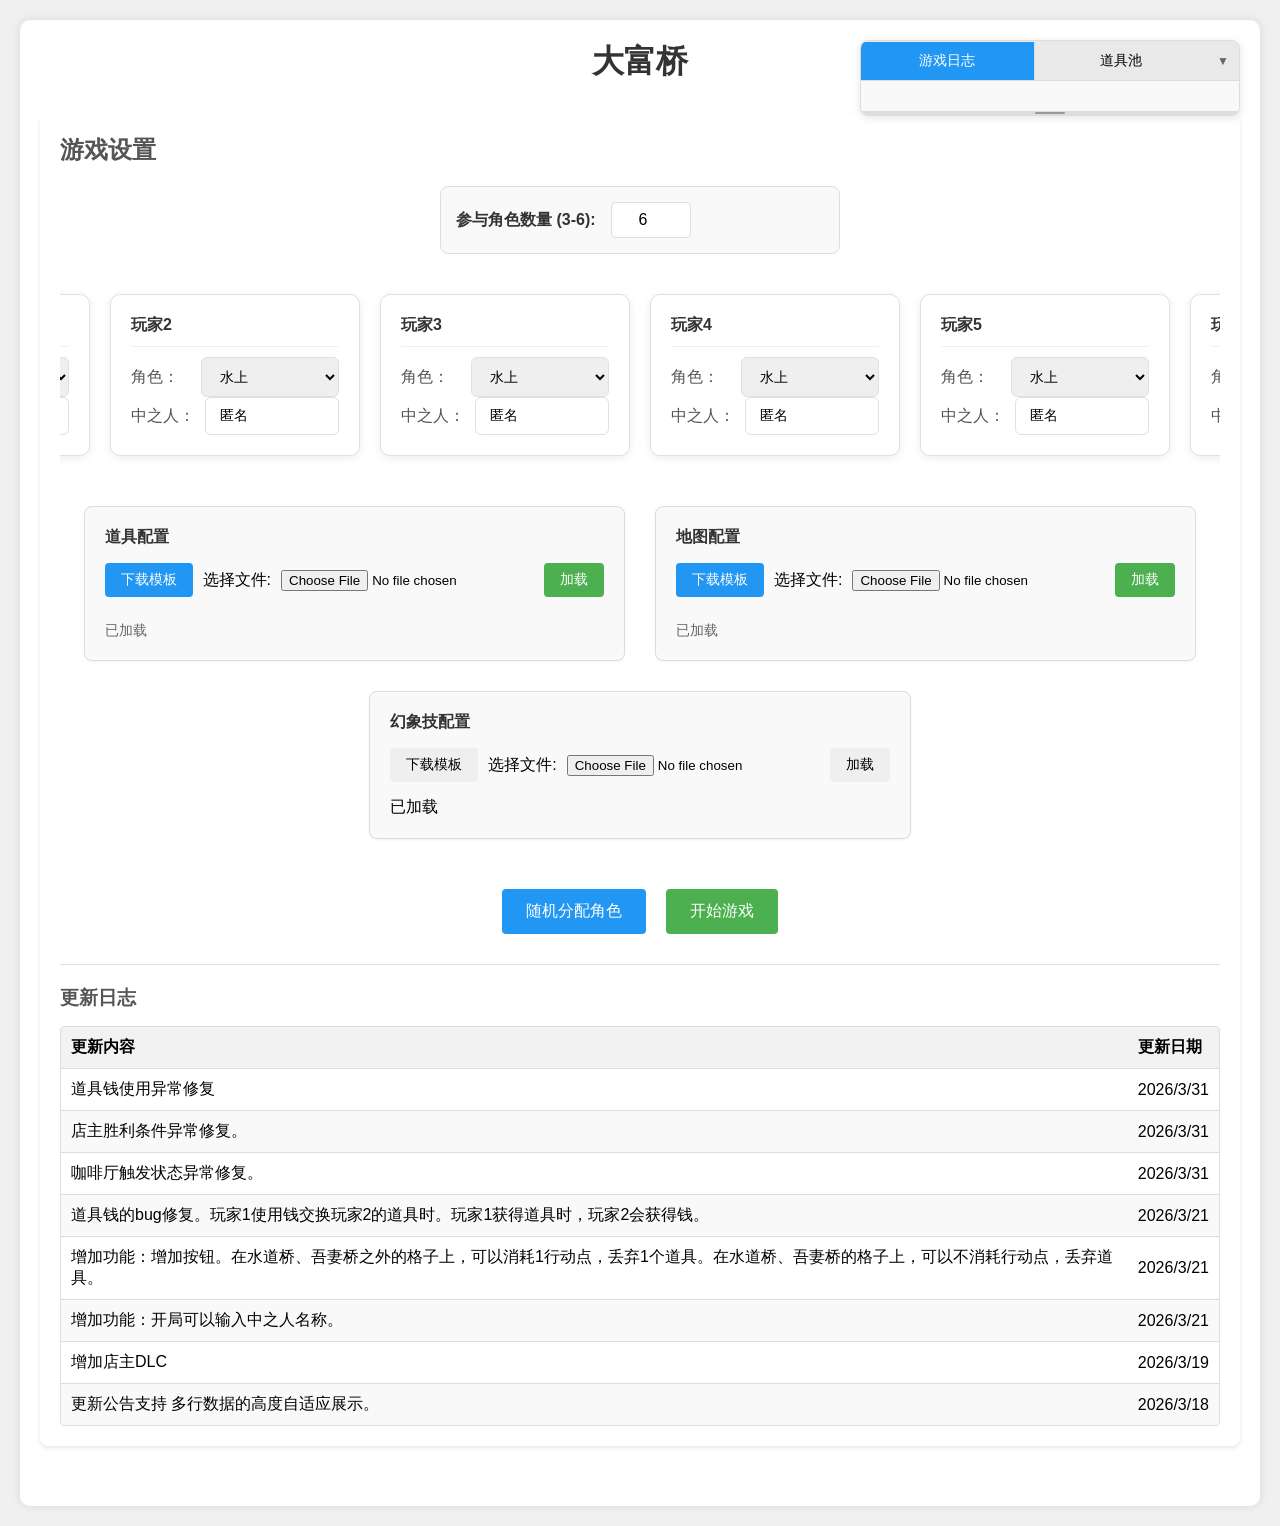
==== commit f27508c6: "Merge 1262aa57598d6ac2a72378b50cd7b1bb571dac04 into 673bb1ca991274c6b00e3324e63b104748e74a78" ====
--- a/index.html
+++ b/index.html
@@ -34,8 +34,8 @@
         <div class="game-setup">
             <h2>游戏设置</h2>
             <div class="player-count-setup">
-                <label>参与角色数量 (3-5):</label>
-                <input type="number" id="player-count" min="3" max="5" value="5">
+                <label>参与角色数量 (3-6):</label>
+                <input type="number" id="player-count" min="3" max="6" value="6">
             </div>
             <div class="player-setup">
                 <div class="player-input">
@@ -48,6 +48,7 @@
                             <option value="花泽">花泽</option>
                             <option value="博士">博士</option>
                             <option value="薰">薰</option>
+                            <option value="店主">店主</option>
                         </select>
                     </div>
                     <div class="input-group">
@@ -65,6 +66,7 @@
                             <option value="花泽">花泽</option>
                             <option value="博士">博士</option>
                             <option value="薰">薰</option>
+                            <option value="店主">店主</option>
                         </select>
                     </div>
                     <div class="input-group">
@@ -82,6 +84,7 @@
                             <option value="花泽">花泽</option>
                             <option value="博士">博士</option>
                             <option value="薰">薰</option>
+                            <option value="店主">店主</option>
                         </select>
                     </div>
                     <div class="input-group">
@@ -99,6 +102,7 @@
                             <option value="花泽">花泽</option>
                             <option value="博士">博士</option>
                             <option value="薰">薰</option>
+                            <option value="店主">店主</option>
                         </select>
                     </div>
                     <div class="input-group">
@@ -116,11 +120,30 @@
                             <option value="花泽">花泽</option>
                             <option value="博士">博士</option>
                             <option value="薰">薰</option>
+                            <option value="店主">店主</option>
                         </select>
                     </div>
                     <div class="input-group">
                         <label>中之人：</label>
                         <input type="text" id="player5-name" value="匿名">
+                    </div>
+                </div>
+                <div class="player-input" style="display: none;">
+                    <h4>玩家6</h4>
+                    <div class="input-group">
+                        <label>角色：</label>
+                        <select id="player6-role">
+                            <option value="水上">水上</option>
+                            <option value="川濑">川濑</option>
+                            <option value="花泽">花泽</option>
+                            <option value="博士">博士</option>
+                            <option value="薰">薰</option>
+                            <option value="店主">店主</option>
+                        </select>
+                    </div>
+                    <div class="input-group">
+                        <label>中之人：</label>
+                        <input type="text" id="player6-name" value="匿名">
                     </div>
                 </div>
             </div>
@@ -145,6 +168,16 @@
                             <button id="load-map">加载</button>
                         </div>
                         <div id="map-load-status">准备中</div>
+                    </div>
+                    <div class="file-upload">
+                        <h4>幻象技配置</h4>
+                        <div class="file-actions">
+                            <button id="download-fantasy-skill-template">下载模板</button>
+                            <label for="fantasy-skill-csv">选择文件:</label>
+                            <input type="file" id="fantasy-skill-csv" accept=".csv">
+                            <button id="load-fantasy-skills">加载</button>
+                        </div>
+                        <div id="fantasy-skill-load-status">准备中</div>
                     </div>
                 </div>
                 <div class="button-section">
@@ -249,6 +282,19 @@
                             <div id="player5-items" class="items-list"></div>
                         </div>
                     </div>
+                    <div class="player player6" style="display: none;">
+                        <div class="player-badge">6</div>
+                        <h3>玩家6 <span class="player-name-display" id="player6-name-display">(匿名)</span></h3>
+                        <p>角色: <span id="player6-role-display">水上</span></p>
+                        <p>行动点: <span id="player6-action">3</span></p>
+                        <p>手牌: <span id="player6-cards">0</span></p>
+                        <p>好感度: <span id="player6-favor">0</span></p>
+                        <p>状态: <span id="player6-status">存活</span></p>
+                        <div class="items-container">
+                            <p>道具:</p>
+                            <div id="player6-items" class="items-list"></div>
+                        </div>
+                    </div>
                 </div>
             </div>
             
@@ -261,6 +307,7 @@
                     <div class="week-count">周目数: <span id="week-count">1</span></div>
                     <div class="puddle-count">水洼数: <span id="puddle-count">0</span></div>
                 </div>
+                <button id="action-start" class="game-btn btn-action-start">行动前置</button>
                 <button id="roll-dice" class="game-btn btn-roll">掷骰子 (消耗1行动点)</button>
                 <button id="draw-card" class="game-btn btn-draw">抽牌 (消耗1行动点)</button>
                 <button id="drop-item" class="game-btn btn-drop">丢牌</button>
--- a/styles.css
+++ b/styles.css
@@ -567,6 +567,46 @@
     opacity: 0.6;
 }
 
+/* 幻象技样式 */
+.fantasy-skills-container {
+    margin-top: 10px;
+    border-top: 1px solid #eee;
+    padding-top: 10px;
+}
+
+.fantasy-skills-container p {
+    margin-bottom: 5px;
+    font-weight: bold;
+}
+
+.fantasy-skills-list {
+    display: flex;
+    flex-wrap: wrap;
+    gap: 5px;
+    margin-top: 5px;
+}
+
+.fantasy-skill {
+    padding: 5px 10px;
+    background-color: #f3e5f5;
+    border: 1px solid #ce93d8;
+    border-radius: 4px;
+    font-size: 12px;
+    transition: background-color 0.3s ease;
+}
+
+.fantasy-skill:hover {
+    background-color: #e1bee7;
+    border-color: #ba68c8;
+}
+
+.fantasy-skill.used {
+    background-color: #e0e0e0;
+    border-color: #bdbdbd;
+    cursor: not-allowed;
+    opacity: 0.6;
+}
+
 /* 道具池样式 */
 .item-pool-item {
     padding: 8px;
@@ -1019,6 +1059,21 @@
     background-color: #f0f0f0;
     color: black;
     border: 1px solid #ddd;
+}
+
+.btn-fantasy-skill {
+    background-color: #9c27b0;
+    color: white;
+}
+
+.btn-export {
+    background-color: #4CAF50;
+    color: white;
+}
+
+.btn-action-start {
+    background-color: #4CAF50;
+    color: white;
 }
 
 /* 按钮悬停效果 */
@@ -1557,4 +1612,897 @@
 }
 .university-dialog .ok-button:hover {
     background-color: #45a049;
+}
+
+/* 帕诺拉马岛对话框样式 */
+.exchange-items-dialog {
+    position: fixed;
+    top: 0;
+    left: 0;
+    width: 100%;
+    height: 100%;
+    background-color: rgba(0, 0, 0, 0.5);
+    display: flex;
+    justify-content: center;
+    align-items: center;
+    z-index: 10000;
+}
+.exchange-items-dialog-content {
+    background-color: white;
+    padding: 20px;
+    border-radius: 5px;
+    width: 80%;
+    max-width: 800px;
+    max-height: 80%;
+    overflow-y: auto;
+}
+.exchange-items-dialog-content h3 {
+    margin-top: 0;
+    color: #333;
+}
+.exchange-step-indicator {
+    font-size: 16px;
+    font-weight: bold;
+    color: #2196F3;
+    margin-bottom: 15px;
+    padding: 10px;
+    background-color: #e3f2fd;
+    border-radius: 5px;
+}
+.exchange-players-list {
+    display: flex;
+    flex-direction: column;
+    gap: 10px;
+    margin-bottom: 20px;
+}
+.exchange-player-option {
+    padding: 15px;
+    border: 2px solid #ddd;
+    border-radius: 8px;
+    cursor: pointer;
+    transition: all 0.3s ease;
+}
+.exchange-player-option:hover {
+    border-color: #2196F3;
+    background-color: #f5f5f5;
+}
+.player-info-header {
+    font-weight: bold;
+    font-size: 16px;
+    margin-bottom: 5px;
+}
+.player-info-detail {
+    font-size: 14px;
+    color: #666;
+    margin-bottom: 8px;
+}
+.player-items-preview {
+    display: flex;
+    flex-wrap: wrap;
+    gap: 5px;
+}
+.item-tag {
+    padding: 3px 8px;
+    background-color: #e0e0e0;
+    border-radius: 3px;
+    font-size: 12px;
+}
+.no-items-text {
+    color: #999;
+    font-style: italic;
+    font-size: 14px;
+}
+.exchange-max-count {
+    font-size: 14px;
+    font-weight: bold;
+    color: #ff9800;
+    margin-bottom: 15px;
+    padding: 8px;
+    background-color: #fff3e0;
+    border-radius: 5px;
+}
+.exchange-items-container {
+    display: flex;
+    gap: 20px;
+    margin-bottom: 15px;
+}
+.exchange-player-column {
+    flex: 1;
+    border: 1px solid #ddd;
+    border-radius: 8px;
+    padding: 10px;
+}
+.exchange-player-column h4 {
+    margin: 0 0 10px 0;
+    padding-bottom: 8px;
+    border-bottom: 1px solid #eee;
+    color: #333;
+}
+.exchange-items-list {
+    display: flex;
+    flex-direction: column;
+    gap: 8px;
+}
+.exchange-item {
+    padding: 10px;
+    border: 1px solid #ddd;
+    border-radius: 5px;
+    cursor: pointer;
+    transition: all 0.2s ease;
+}
+.exchange-item:hover {
+    background-color: #f5f5f5;
+    border-color: #bbb;
+}
+.exchange-item.selected {
+    background-color: #e3f2fd;
+    border-color: #2196F3;
+    border-width: 2px;
+}
+.exchange-item .item-name {
+    font-weight: bold;
+    display: block;
+    margin-bottom: 3px;
+}
+.exchange-item .item-desc {
+    font-size: 12px;
+    color: #666;
+}
+.exchange-selection-status {
+    display: flex;
+    justify-content: space-around;
+    padding: 10px;
+    background-color: #f9f9f9;
+    border-radius: 5px;
+    margin-bottom: 15px;
+}
+.exchange-selection-status div {
+    font-size: 14px;
+}
+.exchange-selection-status span {
+    font-weight: bold;
+    color: #2196F3;
+}
+.exchange-buttons {
+    display: flex;
+    gap: 10px;
+    justify-content: center;
+    margin-top: 20px;
+}
+.exchange-buttons .confirm-button,
+.exchange-buttons .cancel-button {
+    padding: 10px 20px;
+    border: none;
+    border-radius: 5px;
+    cursor: pointer;
+    font-size: 14px;
+}
+.exchange-buttons .confirm-button {
+    background-color: #4CAF50;
+    color: white;
+}
+.exchange-buttons .confirm-button:disabled {
+    background-color: #cccccc;
+    cursor: not-allowed;
+}
+.exchange-buttons .cancel-button {
+    background-color: #ccc;
+    color: #333;
+}
+
+/* 电光艇对话框样式 */
+.lightning-boat-dialog {
+    position: fixed;
+    top: 0;
+    left: 0;
+    width: 100%;
+    height: 100%;
+    background-color: rgba(0, 0, 0, 0.5);
+    display: flex;
+    justify-content: center;
+    align-items: center;
+    z-index: 10000;
+}
+.lightning-boat-dialog-content {
+    background-color: white;
+    padding: 30px;
+    border-radius: 10px;
+    width: 90%;
+    max-width: 400px;
+    text-align: center;
+    box-shadow: 0 0 20px rgba(0, 0, 0, 0.3);
+}
+.lightning-boat-dialog-content h3 {
+    margin-top: 0;
+    color: #333;
+    margin-bottom: 20px;
+}
+.lightning-boat-content {
+    margin-bottom: 30px;
+}
+.lightning-boat-step {
+    font-size: 16px;
+    margin-bottom: 15px;
+    color: #555;
+}
+.lightning-boat-select {
+    width: 100%;
+    padding: 10px;
+    font-size: 16px;
+    border: 1px solid #ddd;
+    border-radius: 5px;
+    margin-bottom: 20px;
+    text-align: center;
+}
+.lightning-boat-info {
+    background-color: #f0f8ff;
+    padding: 15px;
+    border-radius: 5px;
+    margin-top: 15px;
+    font-size: 16px;
+    color: #2196F3;
+}
+.lightning-boat-info .steps-value,
+.lightning-boat-info .total-steps {
+    font-weight: bold;
+    font-size: 18px;
+}
+.lightning-boat-buttons {
+    display: flex;
+    gap: 10px;
+    justify-content: center;
+    margin-top: 20px;
+}
+.lightning-boat-buttons .confirm-button,
+.lightning-boat-buttons .cancel-button {
+    padding: 10px 20px;
+    border: none;
+    border-radius: 5px;
+    cursor: pointer;
+    font-size: 14px;
+}
+.lightning-boat-buttons .confirm-button {
+    background-color: #4CAF50;
+    color: white;
+}
+.lightning-boat-buttons .cancel-button {
+    background-color: #ccc;
+    color: #333;
+}
+
+/* 店主幻象技选择弹窗样式 */
+.shop-owner-fantasy-skill-dialog {
+    position: fixed;
+    top: 0;
+    left: 0;
+    width: 100%;
+    height: 100%;
+    background-color: rgba(0, 0, 0, 0.5);
+    display: flex;
+    justify-content: center;
+    align-items: center;
+    z-index: 100000;
+}
+.shop-owner-fantasy-skill-dialog-content {
+    background-color: white;
+    padding: 30px;
+    border-radius: 10px;
+    width: 90%;
+    max-width: 500px;
+    max-height: 80vh;
+    overflow-y: auto;
+}
+.shop-owner-fantasy-skill-dialog-content h3 {
+    margin-top: 0;
+    color: #333;
+    margin-bottom: 20px;
+    text-align: center;
+}
+.fantasy-skill-list {
+    display: flex;
+    flex-direction: column;
+    gap: 10px;
+    margin-bottom: 20px;
+}
+.fantasy-skill-item {
+    padding: 15px;
+    border: 2px solid #ddd;
+    border-radius: 8px;
+    cursor: pointer;
+    transition: all 0.3s ease;
+}
+.fantasy-skill-item:hover {
+    border-color: #9c27b0;
+    background-color: #f3e5f5;
+}
+.fantasy-skill-item.used {
+    background-color: #e0e0e0;
+    border-color: #bdbdbd;
+    cursor: not-allowed;
+    opacity: 0.6;
+}
+.fantasy-skill-item .skill-name {
+    font-weight: bold;
+    font-size: 16px;
+    color: #333;
+    margin-bottom: 5px;
+}
+.fantasy-skill-item .skill-desc {
+    font-size: 14px;
+    color: #666;
+}
+.fantasy-skill-buttons {
+    display: flex;
+    justify-content: center;
+    margin-top: 20px;
+}
+.fantasy-skill-buttons .cancel-button {
+    padding: 10px 20px;
+    background-color: #ccc;
+    color: #333;
+    border: none;
+    border-radius: 5px;
+    cursor: pointer;
+    font-size: 16px;
+}
+.fantasy-skill-buttons .cancel-button:hover {
+    background-color: #999;
+}
+
+/* 选择玩家对话框样式（河童幻象技） */
+.select-player-dialog {
+    position: fixed;
+    top: 0;
+    left: 0;
+    width: 100%;
+    height: 100%;
+    background-color: rgba(0, 0, 0, 0.5);
+    display: flex;
+    justify-content: center;
+    align-items: center;
+    z-index: 10000;
+}
+.select-player-dialog-content {
+    background-color: white;
+    padding: 20px;
+    border-radius: 5px;
+    width: 95%;
+    max-width: 1000px;
+    max-height: 80%;
+    overflow-y: auto;
+}
+
+/* 玩家道具选择对话框样式 */
+.player-dialog {
+    position: fixed;
+    top: 0;
+    left: 0;
+    width: 100%;
+    height: 100%;
+    background-color: rgba(0, 0, 0, 0.5);
+    display: flex;
+    justify-content: center;
+    align-items: center;
+    z-index: 10000;
+}
+.player-dialog-content {
+    background-color: white;
+    padding: 20px;
+    border-radius: 5px;
+    width: 80%;
+    max-width: 600px;
+    max-height: 80%;
+    overflow-y: auto;
+}
+.player-dialog .player-options {
+    display: flex;
+    flex-direction: column;
+    gap: 10px;
+    margin-bottom: 20px;
+}
+.player-dialog .player-item {
+    padding: 10px;
+    border: 1px solid #ddd;
+    border-radius: 5px;
+    cursor: pointer;
+    transition: background-color 0.3s ease;
+}
+.player-dialog .player-item:hover {
+    background-color: #f0f0f0;
+}
+.select-player-dialog-content h3 {
+    margin-top: 0;
+    color: #333;
+    margin-bottom: 20px;
+    text-align: center;
+}
+.select-player-dialog .confirm-button {
+    margin-top: 10px;
+    margin-right: 10px;
+    padding: 10px;
+    background-color: #4CAF50;
+    color: white;
+    border: none;
+    border-radius: 5px;
+    cursor: pointer;
+}
+.select-player-dialog .confirm-button:disabled {
+    background-color: #cccccc;
+    cursor: not-allowed;
+}
+.select-player-dialog .cancel-button {
+    margin-top: 20px;
+    padding: 10px;
+    background-color: #ccc;
+    border: none;
+    border-radius: 5px;
+    cursor: pointer;
+}
+.select-player-dialog .player-list {
+    display: flex;
+    flex-wrap: wrap;
+    gap: 15px;
+    max-height: 400px;
+    overflow-y: auto;
+    margin-bottom: 20px;
+}
+.select-player-dialog .player-option {
+    padding: 15px;
+    background-color: #f9f9f9;
+    border-radius: 8px;
+    border: 1px solid #ddd;
+    transition: background-color 0.3s ease;
+    position: relative;
+    display: flex;
+    flex-direction: column;
+    font-size: 12px;
+    flex: 1 1 200px;
+    min-width: 200px;
+    margin: 0;
+}
+.select-player-dialog .player-option:hover {
+    background-color: #f0f0f0;
+}
+.select-player-dialog .player-option.selected {
+    background-color: #e3f2fd;
+    border-color: #2196F3;
+}
+.select-player-dialog .player-badge {
+    position: absolute;
+    top: 0;
+    right: 0;
+    background-color: #2196F3;
+    color: white;
+    width: 24px;
+    height: 24px;
+    border-radius: 0 8px 0 8px;
+    display: flex;
+    align-items: center;
+    justify-content: center;
+    font-weight: bold;
+    font-size: 14px;
+}
+.select-player-dialog .player-option h3 {
+    margin-bottom: 10px;
+    color: #333;
+    display: flex;
+    align-items: center;
+    gap: 8px;
+    font-size: 14px;
+    text-align: left;
+}
+.select-player-dialog .player-name-display {
+    font-size: 12px;
+    font-weight: normal;
+    color: #666;
+    font-style: italic;
+}
+.select-player-dialog .player-option p {
+    margin-bottom: 5px;
+    font-size: 14px;
+}
+.select-player-dialog .items-container {
+    margin-top: 10px;
+    border-top: 1px solid #eee;
+    padding-top: 10px;
+}
+.select-player-dialog .items-container p {
+    margin-bottom: 5px;
+    font-weight: bold;
+}
+.select-player-dialog .items-list {
+    display: flex;
+    flex-wrap: wrap;
+    gap: 5px;
+    margin-top: 5px;
+}
+.select-player-dialog .item {
+    padding: 2px 5px;
+    background-color: #f0f0f0;
+    border: 1px solid #ddd;
+    border-radius: 4px;
+    font-size: 10px;
+}
+.select-player-dialog .no-items {
+    color: #999;
+    font-style: italic;
+}
+
+/* 汽车道具对话框样式 */
+.car-dialog {
+    position: fixed;
+    top: 0;
+    left: 0;
+    width: 100%;
+    height: 100%;
+    background-color: rgba(0, 0, 0, 0.5);
+    display: flex;
+    justify-content: center;
+    align-items: center;
+    z-index: 10000;
+}
+.car-dialog .dialog-content {
+    background-color: white;
+    padding: 20px;
+    border-radius: 5px;
+    width: 80%;
+    max-width: 400px;
+    text-align: center;
+}
+.car-dialog button {
+    margin: 10px;
+    padding: 8px 16px;
+    font-size: 14px;
+    font-weight: normal;
+    border: none;
+    border-radius: 4px;
+    cursor: pointer;
+    min-width: 80px;
+}
+.car-dialog .roll-dice-button,
+.car-dialog .confirm-button {
+    background-color: #4CAF50;
+    color: white;
+}
+.car-dialog .roll-dice-button:hover,
+.car-dialog .confirm-button:hover {
+    background-color: #45a049;
+}
+.car-dialog .cancel-button {
+    background-color: #f44336;
+    color: white;
+}
+.car-dialog .cancel-button:hover {
+    background-color: #da190b;
+}
+
+/* 眼镜道具对话框样式 */
+.glasses-dialog {
+    position: fixed;
+    top: 0;
+    left: 0;
+    width: 100%;
+    height: 100%;
+    background-color: rgba(0, 0, 0, 0.5);
+    display: flex;
+    justify-content: center;
+    align-items: center;
+    z-index: 10000;
+}
+.glasses-dialog .dialog-content {
+    background-color: white;
+    padding: 20px;
+    border-radius: 5px;
+    width: 80%;
+    max-width: 500px;
+    max-height: 80vh;
+    overflow-y: auto;
+}
+.glasses-dialog .players-list {
+    margin-top: 20px;
+}
+.glasses-dialog .player-item {
+    border: 1px solid #ddd;
+    border-radius: 5px;
+    padding: 10px;
+    margin-bottom: 10px;
+}
+.glasses-dialog .player-info {
+    margin-bottom: 10px;
+}
+.glasses-dialog .total-result {
+    font-size: 16px;
+    background-color: #f9f9f9;
+}
+.glasses-dialog button {
+    margin: 5px;
+    padding: 8px 16px;
+    font-size: 14px;
+    font-weight: normal;
+    border: none;
+    border-radius: 4px;
+    cursor: pointer;
+    min-width: 120px;
+}
+.glasses-dialog .roll-dice-button {
+    background-color: #4CAF50;
+    color: white;
+}
+.glasses-dialog .roll-dice-button:hover {
+    background-color: #45a049;
+}
+.glasses-dialog .close-button {
+    background-color: #2196F3;
+    color: white;
+}
+.glasses-dialog .close-button:hover {
+    background-color: #0b7dda;
+}
+.glasses-dialog .roll-dice-button:disabled {
+    background-color: #cccccc;
+    cursor: not-allowed;
+}
+
+/* 目标选择对话框样式 */
+.target-dialog {
+    position: fixed;
+    top: 0;
+    left: 0;
+    width: 100%;
+    height: 100%;
+    background-color: rgba(0, 0, 0, 0.5);
+    display: flex;
+    justify-content: center;
+    align-items: center;
+    z-index: 10000;
+}
+.target-dialog-content {
+    background-color: white;
+    padding: 20px;
+    border-radius: 5px;
+    width: 80%;
+    max-width: 600px;
+    max-height: 80%;
+    overflow-y: auto;
+}
+.target-dialog .cancel-target {
+    margin-top: 20px;
+    padding: 10px;
+    background-color: #ccc;
+    border: none;
+    border-radius: 5px;
+    cursor: pointer;
+}
+.target-item {
+    padding: 10px;
+    border: 1px solid #ccc;
+    margin: 5px 0;
+    cursor: pointer;
+}
+.target-item:hover {
+    background-color: #f0f0f0;
+}
+
+/* 交换道具对话框样式 */
+.exchange-dialog {
+    position: fixed;
+    top: 0;
+    left: 0;
+    width: 100%;
+    height: 100%;
+    background-color: rgba(0, 0, 0, 0.5);
+    display: flex;
+    justify-content: center;
+    align-items: center;
+    z-index: 10000;
+}
+.exchange-dialog-content {
+    background-color: white;
+    padding: 20px;
+    border-radius: 5px;
+    width: 80%;
+    max-width: 600px;
+    max-height: 80%;
+    overflow-y: auto;
+}
+.exchange-dialog .exchange-options {
+    display: flex;
+    flex-direction: column;
+    gap: 10px;
+    margin-bottom: 20px;
+}
+.exchange-dialog .exchange-option {
+    padding: 10px;
+    border: 1px solid #ddd;
+    border-radius: 5px;
+    cursor: pointer;
+    transition: background-color 0.3s ease;
+}
+.exchange-dialog .exchange-option:hover {
+    background-color: #f0f0f0;
+}
+
+/* 夺取道具对话框样式（大蛇丸幻象技） */
+.steal-dialog {
+    position: fixed;
+    top: 0;
+    left: 0;
+    width: 100%;
+    height: 100%;
+    background-color: rgba(0, 0, 0, 0.5);
+    display: flex;
+    justify-content: center;
+    align-items: center;
+    z-index: 10000;
+}
+.steal-dialog-content {
+    background-color: white;
+    padding: 20px;
+    border-radius: 5px;
+    width: 80%;
+    max-width: 600px;
+    max-height: 80%;
+    overflow-y: auto;
+}
+.steal-dialog .steal-item {
+    padding: 8px;
+    margin: 5px 0;
+    border: 1px solid #ddd;
+    border-radius: 3px;
+    cursor: pointer;
+}
+.steal-dialog .steal-item:hover {
+    background-color: #f0f0f0;
+}
+.steal-dialog .steal-item.selected {
+    background-color: #e3f2fd;
+    border-color: #2196F3;
+}
+.steal-dialog .no-items {
+    padding: 8px;
+    margin: 5px 0;
+    color: #999;
+    font-style: italic;
+}
+.steal-dialog .selected-count {
+    margin-top: 15px;
+    font-weight: bold;
+}
+
+/* 丢弃道具对话框样式（晴彦幻象技） */
+.drop-dialog {
+    position: fixed;
+    top: 0;
+    left: 0;
+    width: 100%;
+    height: 100%;
+    background-color: rgba(0, 0, 0, 0.5);
+    display: flex;
+    justify-content: center;
+    align-items: center;
+    z-index: 10000;
+}
+.drop-dialog-content {
+    background-color: white;
+    padding: 20px;
+    border-radius: 5px;
+    width: 80%;
+    max-width: 600px;
+    max-height: 80%;
+    overflow-y: auto;
+}
+
+/* 统一对话框按钮样式 */
+.dialog-button {
+    padding: 10px 20px;
+    border: none;
+    border-radius: 5px;
+    cursor: pointer;
+    font-size: 14px;
+    transition: background-color 0.3s ease;
+    margin: 5px;
+}
+
+.dialog-button.confirm {
+    background-color: #4CAF50;
+    color: white;
+}
+
+.dialog-button.confirm:hover {
+    background-color: #45a049;
+}
+
+.dialog-button.confirm:disabled {
+    background-color: #cccccc;
+    cursor: not-allowed;
+}
+
+.dialog-button.cancel {
+    background-color: #ccc;
+    color: #333;
+}
+
+.dialog-button.cancel:hover {
+    background-color: #999;
+}
+
+.dialog-button.close {
+    background-color: #2196F3;
+    color: white;
+}
+
+.dialog-button.close:hover {
+    background-color: #0b7dda;
+}
+
+.dialog-button.danger {
+    background-color: #f44336;
+    color: white;
+}
+
+.dialog-button.danger:hover {
+    background-color: #da190b;
+}
+
+/* 兼容旧的按钮类名 */
+.confirm-button {
+    padding: 10px 20px;
+    border: none;
+    border-radius: 5px;
+    cursor: pointer;
+    font-size: 14px;
+    transition: background-color 0.3s ease;
+    margin: 5px;
+    background-color: #4CAF50;
+    color: white;
+}
+
+.confirm-button:hover {
+    background-color: #45a049;
+}
+
+.confirm-button:disabled {
+    background-color: #cccccc;
+    cursor: not-allowed;
+}
+
+.cancel-button {
+    padding: 10px 20px;
+    border: none;
+    border-radius: 5px;
+    cursor: pointer;
+    font-size: 14px;
+    transition: background-color 0.3s ease;
+    margin: 5px;
+    background-color: #ccc;
+    color: #333;
+}
+
+.cancel-button:hover {
+    background-color: #999;
+}
+
+.drop-dialog .drop-item {
+    padding: 8px;
+    margin: 5px 0;
+    border: 1px solid #ddd;
+    border-radius: 3px;
+    cursor: pointer;
+}
+.drop-dialog .drop-item:hover {
+    background-color: #f0f0f0;
+}
+.drop-dialog .drop-item.selected {
+    background-color: #e3f2fd;
+    border-color: #2196F3;
+}
+.drop-dialog .no-items {
+    padding: 8px;
+    margin: 5px 0;
+    color: #999;
+    font-style: italic;
+}
+.drop-dialog .selected-count {
+    margin-top: 15px;
+    font-weight: bold;
 }
